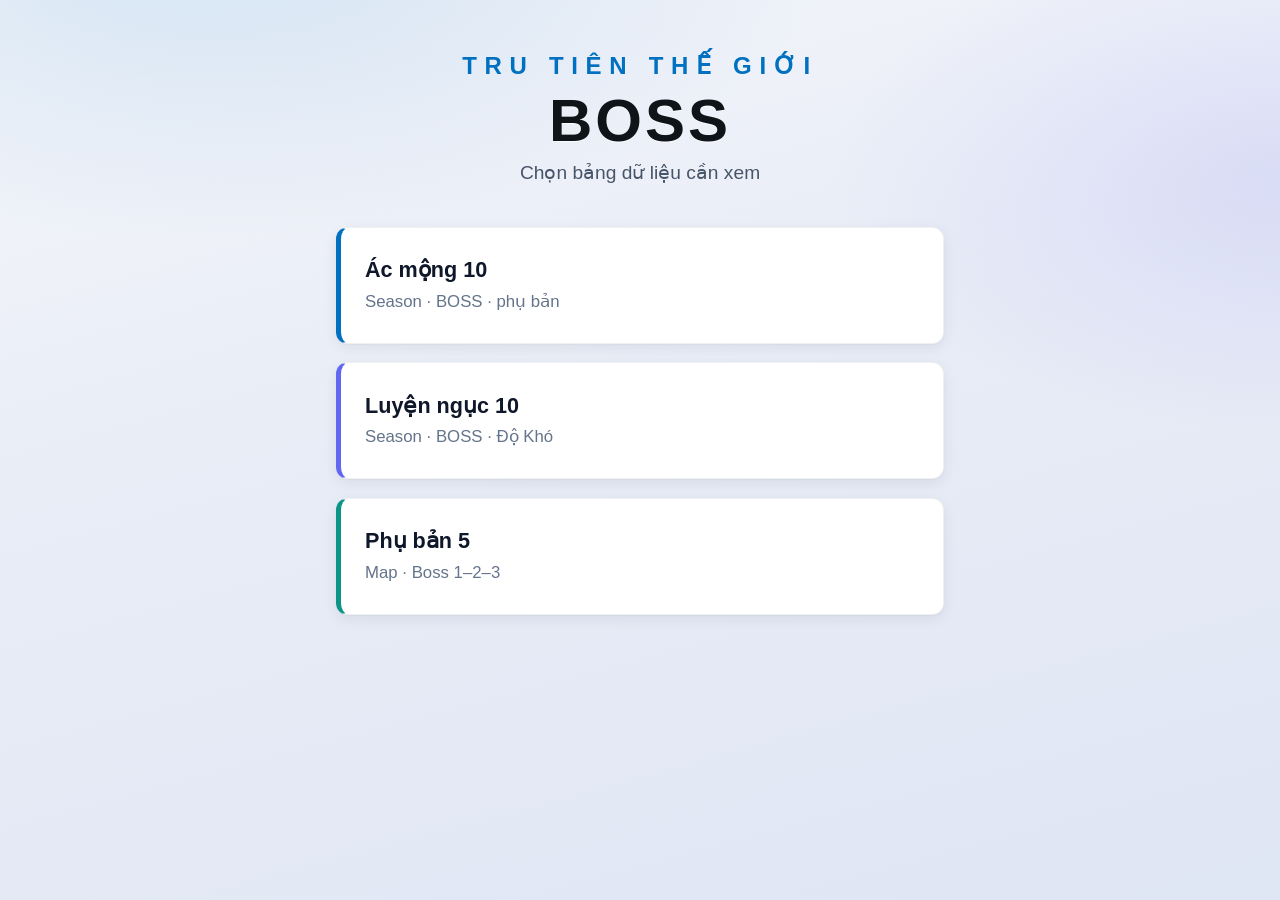
==== index.html @ ca2066a8 "Update text" ====
<!doctype html>
<html lang="vi">
  <head>
    <meta charset="utf-8" />
    <meta name="viewport" content="width=device-width, initial-scale=1" />
    <title>Tru Tiên BOSS — Trang chủ</title>
    <link rel="stylesheet" href="ac-mong-10.css" />
  </head>
  <body class="home-page">
    <div class="home-backdrop" aria-hidden="true"></div>
    <main class="home-shell">
      <header class="home-header">
        <p class="home-kicker">Tru Tiên Thế Giới</p>
        <h1 class="home-title">BOSS</h1>
        <p class="home-intro">Chọn bảng dữ liệu cần xem</p>
      </header>
      <ul class="home-links" role="list">
        <li>
          <a class="home-card home-card--ac" href="ac-mong-10.html">
            <span class="home-card__label">Ác mộng 10</span>
            <span class="home-card__hint">Season · BOSS · phụ bản</span>
          </a>
        </li>
        <li>
          <a class="home-card home-card--ln" href="luyen-nguc-10.html">
            <span class="home-card__label">Luyện ngục 10</span>
            <span class="home-card__hint">Season · BOSS · Độ Khó</span>
          </a>
        </li>
        <li>
          <a class="home-card home-card--pb" href="phu-ban-5.html">
            <span class="home-card__label">Phụ bản 5</span>
            <span class="home-card__hint">Map · Boss 1–2–3</span>
          </a>
        </li>
      </ul>
    </main>
  </body>
</html>
---- ac-mong-10.css ----
/* Trang chủ */
body.home-page {
  position: relative;
  font-family: Calibri, "Segoe UI", "Helvetica Neue", Arial, sans-serif;
  font-size: 1.0625rem;
  line-height: 1.5;
  color: #1a1d26;
  margin: 0;
  min-height: 100vh;
  min-height: 100dvh;
  padding: clamp(1.5rem, 5vw, 3rem);
  box-sizing: border-box;
  overflow-x: hidden;
}

.home-backdrop {
  position: fixed;
  inset: 0;
  z-index: 0;
  background:
    radial-gradient(
      1200px 600px at 15% -10%,
      rgba(0, 112, 192, 0.14),
      transparent 55%
    ),
    radial-gradient(
      900px 500px at 100% 20%,
      rgba(99, 102, 241, 0.12),
      transparent 50%
    ),
    linear-gradient(165deg, #f4f6fb 0%, #e8ecf6 45%, #dfe6f4 100%);
  pointer-events: none;
}

.home-shell {
  position: relative;
  z-index: 1;
  width: 100%;
  max-width: min(38rem, 100%);
  margin: 0 auto;
}

.home-header {
  text-align: center;
  margin-bottom: clamp(1.75rem, 4vw, 2.5rem);
}

.home-kicker {
  margin: 0 0 0.35rem;
  font-size: clamp(1.25rem, 3.5vw, 1.5rem);
  font-weight: 700;
  letter-spacing: 0.32em;
  text-transform: uppercase;
  color: #0070c0;
}

.home-title {
  margin: 0 0 0.5rem;
  font-size: clamp(2.5rem, 9vw, 3.75rem);
  font-weight: 800;
  letter-spacing: 0.05em;
  line-height: 1.02;
  color: #0f1419;
  text-shadow: 0 1px 0 rgba(255, 255, 255, 0.8);
}

.home-intro {
  margin: 0 auto;
  max-width: 26rem;
  font-size: clamp(1.05rem, 2.8vw, 1.2rem);
  font-weight: 500;
  line-height: 1.45;
  color: #475569;
}

.home-links {
  list-style: none;
  margin: 0;
  padding: 0;
  display: flex;
  flex-direction: column;
  gap: clamp(0.85rem, 2.5vw, 1.15rem);
}

.home-card {
  display: flex;
  flex-direction: column;
  align-items: flex-start;
  justify-content: center;
  gap: 0.35rem;
  min-height: 4.5rem;
  padding: clamp(1.1rem, 3vw, 1.35rem) clamp(1.15rem, 3.5vw, 1.5rem);
  text-decoration: none;
  color: inherit;
  background: #ffffff;
  border-radius: 12px;
  border: 1px solid rgba(0, 0, 0, 0.06);
  box-shadow:
    0 4px 14px rgba(15, 23, 42, 0.07),
    0 1px 2px rgba(15, 23, 42, 0.04);
  transition:
    transform 0.18s ease,
    box-shadow 0.18s ease,
    border-color 0.18s ease;
}

.home-card:hover {
  transform: translateY(-2px);
  box-shadow:
    0 10px 28px rgba(15, 23, 42, 0.12),
    0 2px 6px rgba(15, 23, 42, 0.06);
}

.home-card:focus-visible {
  outline: 2px solid #0070c0;
  outline-offset: 3px;
}

.home-card__label {
  font-size: clamp(1.15rem, 3.2vw, 1.35rem);
  font-weight: 700;
  line-height: 1.25;
  color: #0f172a;
}

.home-card__hint {
  font-size: clamp(0.9rem, 2.2vw, 1.05rem);
  line-height: 1.4;
  color: #64748b;
}

.home-card--ac {
  border-left: 5px solid #0070c0;
}

.home-card--ln {
  border-left: 5px solid #6366f1;
}

.home-card--pb {
  border-left: 5px solid #0d9488;
}

.home-card--ac:hover {
  border-left-color: #005a9e;
}

.home-card--ln:hover {
  border-left-color: #4f46e5;
}

.home-card--pb:hover {
  border-left-color: #0f766e;
}

.site-nav {
  margin: 0 0 0.75rem;
  font-size: 11pt;
}

body.excel-boss-page > .site-nav {
  display: inline-block;
  margin-bottom: 0.55rem;
  padding: 0.3rem 0.65rem;
  background: rgba(255, 255, 255, 0.9);
  border: 1px solid rgba(0, 0, 0, 0.07);
  border-radius: 999px;
  box-shadow: 0 2px 8px rgba(15, 23, 42, 0.05);
}

.site-nav a {
  color: #0563c1;
  text-decoration: none;
}

.site-nav a:hover {
  text-decoration: underline;
}

/* Excel-style tables (shared: Ác mộng, Luyện ngục, Phụ bản) */

body.excel-boss-page {
  font-family: Calibri, "Segoe UI", "Helvetica Neue", Arial, sans-serif;
  font-size: 11pt;
  line-height: 1.35;
  color: #141820;
  background:
    radial-gradient(
      900px 480px at 12% -5%,
      rgba(0, 112, 192, 0.06),
      transparent 50%
    ),
    linear-gradient(180deg, #f0f3fa 0%, #e8ecf4 100%);
  min-height: 100vh;
  min-height: 100dvh;
  padding: 0.65rem 1rem 1rem;
  box-sizing: border-box;
}

body.excel-boss-page h1 {
  font-size: 16pt;
  font-weight: 700;
  color: #0f172a;
  margin: 0 0 0.55rem;
  letter-spacing: 0.02em;
}

body.excel-boss-page .excel-page-heading {
  display: flex;
  flex-direction: row;
  flex-wrap: wrap;
  align-items: center;
  column-gap: 2.25rem;
  row-gap: 0.65rem;
  margin: 0 0 1rem;
}

body.excel-boss-page .excel-page-heading h1 {
  margin: 0;
  flex: 0 1 auto;
}

.ac-mong-note {
  margin: 0;
  padding: 0.35rem 0.5rem;
  background: #fff9e6;
  border: 1px solid #c9c9c9;
  border-left: 4px solid #0070c0;
  font-size: 11pt;
  font-weight: 700;
  color: #0070c0;
  flex: 0 1 auto;
  max-width: min(100%, 42rem);
}

body.excel-boss-page #status {
  font-size: 10.5pt;
  color: #333333;
  line-height: 1.45;
  max-width: 100%;
}

/* Tóm tắt tổng + chip theo mùa (toolbar #status) */
body.excel-boss-page #status.table-status {
  display: flex;
  flex-direction: column;
  gap: 0.45rem;
  align-items: stretch;
}

body.excel-boss-page .table-status__row {
  display: flex;
  flex-wrap: wrap;
  align-items: center;
  gap: 0.35rem 0.55rem;
  width: 100%;
}

body.excel-boss-page .table-status__row--filter {
  padding-top: 0.4rem;
  margin-top: 0.05rem;
  border-top: 1px dashed #c5c5c5;
}

body.excel-boss-page .table-status__total {
  color: #222222;
  white-space: nowrap;
}

body.excel-boss-page .table-status__total-num {
  font-variant-numeric: tabular-nums;
  color: #0070c0;
}

body.excel-boss-page .table-status__sep {
  color: #bbbbbb;
  font-weight: 700;
  user-select: none;
  line-height: 1;
}

body.excel-boss-page .table-status__season-intro {
  font-weight: 600;
  color: #444444;
  flex-shrink: 0;
}

body.excel-boss-page .table-status__chips {
  display: inline-flex;
  flex-wrap: wrap;
  gap: 0.4rem;
  align-items: center;
  flex: 1;
  min-width: 0;
}

body.excel-boss-page .table-status__chip {
  display: inline-flex;
  align-items: baseline;
  gap: 0.4rem;
  padding: 0.22rem 0.55rem 0.24rem;
  background: linear-gradient(180deg, #fbfcfe 0%, #e8eef6 100%);
  border: 1px solid color-mix(in srgb, #9eb6d4 52%, #3d5a78 48%);
  border-radius: 6px;
  /* Ánh sáng phía trên (gloss), không bóng đen phía sau */
  box-shadow:
    inset 0 1px 0 rgba(255, 255, 255, 0.92),
    inset 0 2px 5px rgba(255, 255, 255, 0.45),
    inset 0 -1px 0 rgba(15, 23, 42, 0.1);
  font-size: 10pt;
  line-height: 1.35;
  max-width: 100%;
}

body.excel-boss-page .table-status__chip-name {
  color: #1a1a1a;
  overflow: hidden;
  text-overflow: ellipsis;
  white-space: nowrap;
  max-width: min(18rem, 100%);
}

body.excel-boss-page .table-status__chip-num {
  font-weight: 700;
  font-variant-numeric: tabular-nums;
  color: #0b5cad;
  flex-shrink: 0;
}

body.excel-boss-page .table-status__chip-num::before {
  content: "·";
  display: inline-block;
  margin-right: 0.35rem;
  color: #8a9aab;
  font-weight: 700;
}

/* Chip trong bảng (Độ khó: nền tier + chữ đen) & chi tiết — ôm sát nội dung */
body.excel-boss-page .boss-data-chip,
body.boss-detail-page--ac-mong-detail .boss-data-chip {
  display: inline-flex;
  align-items: center;
  justify-content: center;
  width: fit-content;
  max-width: 100%;
  padding: 0.16rem 0.48rem 0.18rem;
  border-radius: 999px;
  border-width: 1px;
  border-style: solid;
  /* border-color do JS (BOSS_TABLE_BOSS_CHIP_BORDER_FOR_BG) theo nền chip */
  box-shadow:
    inset 0 1px 0 rgba(255, 255, 255, 0.75),
    inset 0 2px 4px rgba(255, 255, 255, 0.42),
    inset 0 -1px 0 rgba(15, 23, 42, 0.12);
  font-size: inherit;
  line-height: var(--ac-detail-row-lh, 1.45);
  color: #141820;
  font-weight: 500;
  box-sizing: border-box;
}

/* Chip Độ khó (bảng + chi tiết Ác mộng) — đậm hơn chip season */
body.excel-boss-page .boss-data-chip--difficulty,
body.boss-detail-page--ac-mong-detail .boss-data-chip--difficulty {
  font-weight: 700;
}

body.excel-boss-page table.excel-ac-mong td[data-col="Độ khó"] {
  vertical-align: top;
}

body.excel-boss-page table.excel-ac-mong td[data-col="Độ khó"] .boss-data-chip--difficulty {
  font-size: 11.75pt;
}

body.excel-boss-page .table-status__hint {
  font-size: 10pt;
  color: #666666;
}

body.excel-boss-page .table-status__filter {
  font-style: normal;
  font-weight: 600;
  color: #1f5f0a;
}

body.excel-boss-page .toolbar {
  margin-bottom: 0.75rem;
  padding: 0.45rem 0.65rem;
  background: rgba(255, 255, 255, 0.92);
  border: 1px solid rgba(0, 0, 0, 0.08);
  border-radius: 10px;
  box-shadow: 0 2px 12px rgba(15, 23, 42, 0.06);
  align-items: center;
}

body.excel-boss-page .toolbar label {
  font-size: 11pt;
}

body.excel-boss-page #search {
  font-size: 11pt;
  border-radius: 8px;
  border: 1px solid #c5ccd8;
  box-shadow: inset 0 1px 2px rgba(0, 0, 0, 0.04);
}

body.excel-boss-page .table-scroll {
  /* Cùng độ dày + màu với viền ô (divider) bên trong */
  border: 0.5px solid #9aa8b8;
  border-radius: 6px;
  box-shadow:
    0 4px 24px rgba(15, 23, 42, 0.08),
    0 1px 3px rgba(15, 23, 42, 0.04);
  background: #ffffff;
  width: 100%;
  max-width: 100%;
  min-width: 0;
  overflow-x: auto;
  overflow-y: auto;
  -webkit-overflow-scrolling: touch;
  background-clip: padding-box;
}

/* Bảng list: tối thiểu 1500px; khung .table-scroll cuộn ngang */
body.excel-boss-page .table-scroll > table,
body.excel-boss-page .table-scroll table.excel-ac-mong,
body.excel-boss-page .table-scroll table.data-table {
  min-width: 1500px;
}

/* Excel-like table — separate + viền phải/dưới để góc không đè đôi, bo góc nét */
body.excel-boss-page table.excel-ac-mong {
  font-family: Calibri, "Segoe UI", sans-serif;
  font-size: 11pt;
  width: max(100%, 1500px);
  border-collapse: separate;
  border-spacing: 0;
  border: none;
}

body.excel-boss-page table.excel-ac-mong th,
body.excel-boss-page table.excel-ac-mong td {
  border: none;
  border-right: 0.5px solid #9aa8b8;
  border-bottom: 0.5px solid #9aa8b8;
  padding: 0.3rem 0.48rem;
  vertical-align: top;
}

body.excel-boss-page table.excel-ac-mong thead tr:first-child th {
  border-top: 0.5px solid #9aa8b8;
}

body.excel-boss-page table.excel-ac-mong thead tr th:first-child,
body.excel-boss-page table.excel-ac-mong tbody tr td:first-child {
  border-left: 0.5px solid #9aa8b8;
}

body.excel-boss-page table.excel-ac-mong thead tr:first-child th:first-child {
  border-top-left-radius: 5px;
}

body.excel-boss-page table.excel-ac-mong thead tr:first-child th:last-child {
  border-top-right-radius: 5px;
}

body.excel-boss-page table.excel-ac-mong tbody tr:last-child td:first-child {
  border-bottom-left-radius: 5px;
}

body.excel-boss-page table.excel-ac-mong tbody tr:last-child td:last-child {
  border-bottom-right-radius: 5px;
}

body.excel-boss-page table.excel-ac-mong thead th {
  background: linear-gradient(180deg, #e2e9f6 0%, #d4dff0 100%);
  color: #0f172a;
  font-weight: 700;
  font-size: 11pt;
  white-space: normal;
  overflow-wrap: normal;
  word-break: normal;
  word-wrap: normal;
  hyphens: none;
  cursor: pointer;
}

body.excel-boss-page table.excel-ac-mong thead th:hover {
  background: linear-gradient(180deg, #d6e0f2 0%, #c8d4ea 100%);
}

body.excel-boss-page
  table.excel-ac-mong:not(.excel-ac-mong--fills)
  tbody
  tr:nth-child(even) {
  background: #f4f6fa;
}

body.excel-boss-page
  table.excel-ac-mong:not(.excel-ac-mong--fills)
  tbody
  tr:nth-child(odd) {
  background: #ffffff;
}

body.excel-boss-page
  table.excel-ac-mong:not(.excel-ac-mong--fills)
  tbody
  tr:hover {
  background: #e8f4ff;
}

body.excel-boss-page tbody tr.data-table__row--detail {
  cursor: pointer;
}

body.excel-boss-page tbody tr.data-table__row--detail:focus {
  outline: 2px solid #0070c0;
  outline-offset: -2px;
}

body.excel-boss-page tbody tr.data-table__row--detail:hover {
  background: #ddebf7 !important;
}

body.excel-boss-page table.excel-ac-mong td.cell-tuan-tieu-diet {
  line-height: 1.35;
  vertical-align: top;
}

/* Per-cell fills from Excel — không ghi đè bằng zebra */
body.excel-boss-page table.excel-ac-mong.excel-ac-mong--fills tbody tr {
  background: transparent;
}

body.excel-boss-page
  table.excel-ac-mong.excel-ac-mong--fills
  tbody
  tr:hover
  td {
  filter: brightness(0.97);
}

body.excel-boss-page table.excel-ac-mong thead th.sort-asc::after,
body.excel-boss-page table.excel-ac-mong thead th.sort-desc::after {
  color: #000;
}

/* Cột dài — chữ nhỏ hơn một chút để vừa ô */
body.excel-boss-page table.excel-ac-mong th[data-col="Kỹ năng"],
body.excel-boss-page table.excel-ac-mong td[data-col="Kỹ năng"],
body.excel-boss-page table.excel-ac-mong th[data-col="Ghi chú"],
body.excel-boss-page table.excel-ac-mong td[data-col="Ghi chú"] {
  font-size: 10pt;
}

/* Phụ bản 5 — tiêu đề cột Boss */
body.excel-boss-page table.excel-phu-ban th[data-col^="Boss "] {
  font-size: 10.5pt;
}

/* Phụ bản 5 — tên boss + ảnh bên dưới (giống layout Excel) */
body.excel-boss-page table.excel-phu-ban td.cell-boss-with-img {
  vertical-align: top;
}

body.excel-boss-page table.excel-phu-ban .boss-cell__name {
  font-size: 10pt;
  font-weight: 700;
  line-height: 1.38;
  margin-bottom: 0.28rem;
}

body.excel-boss-page table.excel-phu-ban .boss-cell__fig {
  display: flex;
  flex-wrap: wrap;
  gap: 4px;
  align-items: flex-start;
  align-content: flex-start;
  line-height: 0;
  margin-top: 0.1rem;
}

/* Không flex-grow — viền ôm sát kích thước ảnh (tránh kéo giãn ô rỗng trong border) */
body.excel-boss-page table.excel-phu-ban .boss-cell__fig img {
  display: block;
  flex: 0 1 auto;
  min-width: 0;
  max-width: 100%;
  max-height: 176px;
  width: auto;
  height: auto;
  object-fit: contain;
  box-sizing: border-box;
  margin: 0;
  padding: 0;
  border: 1px solid #aeb6c4;
  border-radius: 4px;
  background: transparent;
  transform: translateZ(0);
  backface-visibility: hidden;
}

body.excel-boss-page table.excel-phu-ban .boss-cell__fig img:only-child {
  max-width: 100%;
}

body.excel-boss-page table.excel-phu-ban .boss-cell__fig img:not(:only-child) {
  max-width: calc(50% - 2px);
}

/* Multiline cells (Kỹ năng, BOSS) — giữ xuống dòng như Excel */
body.excel-boss-page table.excel-ac-mong td[style*="white-space"] {
  line-height: 1.4;
}

/* Cột ảnh BOSS — padding trái/phải 4px; ảnh fill bề ngang vùng nội dung ô */
body.excel-boss-page table.excel-ac-mong td.cell-images {
  vertical-align: middle;
  padding: 3px 4px;
  line-height: 0;
  box-sizing: border-box;
}

body.excel-boss-page .boss-image-strip {
  display: flex;
  flex-wrap: wrap;
  gap: 3px;
  align-items: center;
  justify-content: center;
  width: 100%;
  box-sizing: border-box;
}

/* Listing Ác mộng / Luyện ngục — ảnh full width strip (đã trừ padding ô) */
body.excel-boss-page .boss-image-strip img {
  display: block;
  max-width: 100%;
  width: auto;
  height: auto;
  max-height: none;
  object-fit: contain;
  box-sizing: border-box;
  margin: 0;
  padding: 0;
  border: 1px solid #6d7480;
  border-radius: 4px;
  background: transparent;
  transform: translateZ(0);
  backface-visibility: hidden;
}

/* Cột %: bảng full width; ô chữ xuống dòng trong khung cột (tránh tràn ngang) */
body.excel-boss-page table.excel-ac-mong.data-table--fixed {
  width: 100%;
  min-width: 100%;
}

/* Listing trong .table-scroll: không để --fixed ghi đè min 1500px (rule trên dùng cho ngữ cảnh khác nếu có) */
body.excel-boss-page .table-scroll table.excel-ac-mong.data-table--fixed {
  width: max(100%, 1500px);
  min-width: 1500px;
}

/* Trang listing Phụ bản 5 (phu-ban-5.html) — min-width bảng 420px */
body.excel-boss-page--phu-ban-5-list .table-scroll > table,
body.excel-boss-page--phu-ban-5-list .table-scroll table.excel-ac-mong,
body.excel-boss-page--phu-ban-5-list .table-scroll table.data-table {
  min-width: 420px;
}

body.excel-boss-page--phu-ban-5-list table.excel-ac-mong {
  width: max(100%, 420px);
}

body.excel-boss-page--phu-ban-5-list
  .table-scroll
  table.excel-ac-mong.data-table--fixed {
  width: max(100%, 420px);
  min-width: 420px;
}

/* Tiêu đề cột: chỉ xuống dòng giữa các từ, không ngắt giữa một từ */
body.excel-boss-page table.excel-ac-mong.data-table--fixed th {
  overflow-wrap: normal;
  word-wrap: normal;
  word-break: normal;
}

body.excel-boss-page table.excel-ac-mong.data-table--fixed td {
  overflow-wrap: break-word;
  word-wrap: break-word;
}

body.excel-boss-page table.excel-ac-mong.data-table--fixed td.cell-images {
  overflow: visible;
}

/* Trang chi tiết — viewport: cuộn trong panel, ít scroll cả trang */
html:has(body.boss-detail-page) {
  height: 100%;
}

body.boss-detail-page {
  margin: 0;
  min-height: 100vh;
  min-height: 100dvh;
  height: auto;
  padding: 0.55rem 0.85rem 0.55rem;
  box-sizing: border-box;
  display: flex;
  flex-direction: column;
  gap: 0.85rem;
  overflow-x: hidden;
  overflow-y: auto;
  background:
    radial-gradient(
      900px 420px at 8% 0%,
      rgba(0, 112, 192, 0.09),
      transparent 55%
    ),
    radial-gradient(
      700px 380px at 100% 30%,
      rgba(99, 102, 241, 0.07),
      transparent 50%
    ),
    linear-gradient(180deg, #e9edf6 0%, #e4e9f3 100%);
  color: #141820;
}

body.boss-detail-page .site-nav {
  flex: 0 0 auto;
  margin: 0;
  padding: 0.35rem 0.75rem;
  font-size: 10.5pt;
  background: rgba(255, 255, 255, 0.88);
  border: 1px solid rgba(0, 0, 0, 0.07);
  border-radius: 999px;
  box-shadow: 0 2px 10px rgba(15, 23, 42, 0.06);
  width: fit-content;
  max-width: 100%;
}

body.boss-detail-page article.boss-detail {
  flex: 1 1 0;
  min-height: 0;
  display: flex;
  flex-direction: column;
  max-width: none;
  width: 100%;
}

body.boss-detail-page .boss-detail__back {
  flex: 0 0 auto;
  margin: 0 0 0.35rem;
  font-size: 10.5pt;
}

body.boss-detail-page .boss-detail__back a {
  color: #0b4f8a;
  font-weight: 600;
  text-decoration: none;
}

body.boss-detail-page .boss-detail__back a:hover {
  text-decoration: underline;
}

body.boss-detail-page .boss-detail__title {
  flex: 0 0 auto;
  font-size: clamp(1.05rem, 2.2vw, 1.45rem);
  font-weight: 800;
  margin: 0 0 0.5rem;
  line-height: 1.25;
  padding: 0.45rem 0.65rem 0.5rem 0.75rem;
  background: linear-gradient(135deg, #ffffff 0%, #f3f7ff 100%);
  border-left: 4px solid #0070c0;
  border-radius: 0 10px 10px 0;
  box-shadow: 0 3px 18px rgba(0, 70, 140, 0.1);
}

body.boss-detail-page .boss-detail__error {
  flex: 0 0 auto;
  padding: 0.65rem 0.85rem;
  background: #fff8e6;
  border: 1px solid #e5c76a;
  border-radius: 8px;
  margin-bottom: 0.65rem;
}

body.boss-detail-page .boss-detail__layout {
  flex: 1 1 0;
  min-height: 0;
  display: grid;
  /* Mỗi section tối thiểu ~460px; hẹp hơn thì cột sau xuống hàng (tránh chữ bẻ quá nhiều) */
  --boss-detail-section-min: 460px;
  grid-template-columns: repeat(
    auto-fit,
    minmax(min(100%, var(--boss-detail-section-min)), 1fr)
  );
  gap: 0.75rem 1rem;
  align-items: stretch;
  width: 100%;
  container-type: inline-size;
  container-name: boss-detail;
}

body.boss-detail-page .boss-detail__main {
  min-width: 0;
  min-height: 0;
  overflow: auto;
  padding: 0.55rem 0.65rem 0.65rem;
  background: #ffffff;
  border-radius: 10px;
  border: 1px solid rgba(0, 0, 0, 0.07);
  box-shadow: 0 4px 22px rgba(15, 23, 42, 0.07);
  -webkit-overflow-scrolling: touch;
}

/* Cuộn nội dung trong aside ảnh / cột phụ — không áp cho cột video (xem .boss-detail__aside--videos) */
body.boss-detail-page .boss-detail__aside:not(.boss-detail__aside--videos) {
  min-width: 0;
  min-height: 0;
  overflow: auto;
  align-self: stretch;
  padding: 0.55rem 0.6rem 0.65rem;
  background: #ffffff;
  border-radius: 10px;
  border: 1px solid rgba(0, 0, 0, 0.07);
  box-shadow: 0 4px 22px rgba(15, 23, 42, 0.07);
  -webkit-overflow-scrolling: touch;
}

body.boss-detail-page .boss-detail__fields-inner {
  display: grid;
  grid-template-columns: repeat(2, minmax(0, 1fr));
  gap: 0.35rem 0.85rem;
  margin: 0;
  font-size: 10.5pt;
  align-content: start;
}

@media (min-width: 1180px) {
  body.boss-detail-page:not(.boss-detail-page--phu-ban)
    .boss-detail__fields-inner {
    grid-template-columns: repeat(3, minmax(0, 1fr));
  }
}

body.boss-detail-page .boss-detail__field {
  display: grid;
  grid-template-columns: minmax(6.5rem, 9.5rem) minmax(0, 1fr);
  gap: 0.2rem 0.65rem;
  align-items: start;
  min-width: 0;
  padding-bottom: 0.35rem;
  border-bottom: 1px solid #e8e8e8;
}

body.boss-detail-page .boss-detail__field--wide {
  grid-column: 1 / -1;
  grid-template-columns: minmax(6.5rem, 11rem) minmax(0, 1fr);
}

body.boss-detail-page .boss-detail__field dt {
  margin: 0;
  font-weight: 700;
  font-size: 0.92em;
  color: #334155;
  letter-spacing: 0.01em;
}

body.boss-detail-page .boss-detail__field dd {
  margin: 0;
  min-width: 0;
}

body.boss-detail-page .boss-detail__field dd.boss-detail__pre {
  white-space: pre-wrap;
  line-height: 1.42;
  overflow-wrap: break-word;
}

body.boss-detail-page .boss-detail__boss {
  font-weight: 700;
}

body.boss-detail-page .boss-detail__gallery {
  display: flex;
  flex-direction: column;
  flex-wrap: nowrap;
  gap: 0.65rem;
  align-items: center;
  margin: 0;
  width: 100%;
}

body.boss-detail-page .boss-detail__gallery-empty {
  margin: 0;
  color: #666;
  font-size: 10.5pt;
}

body.boss-detail-page .boss-detail__gallery img {
  display: block;
  width: auto;
  max-width: 100%;
  height: auto;
  max-height: min(50vh, 480px);
  object-fit: contain;
  box-sizing: border-box;
  margin: 0;
  padding: 0;
  border: 1px solid #6d7480;
  background: transparent;
  border-radius: 4px;
  transform: translateZ(0);
  backface-visibility: hidden;
}

body.boss-detail-page .boss-detail__gallery--inline {
  flex-direction: row;
  flex-wrap: wrap;
  margin-top: 0.5rem;
}

body.boss-detail-page .boss-detail__gallery--inline img {
  display: block;
  width: auto;
  max-width: min(48%, 280px);
  max-height: 220px;
  margin: 0;
  padding: 0;
}

/* Chi tiết Ác mộng — 3 cột: info (hơi rộng) | ảnh (sát hình) | video (nhận phần fr lớn). Màn hẹp vẫn dùng auto-fit bên dưới. */
body.boss-detail-page--ac-mong-detail .boss-detail__layout {
  --boss-detail-section-min: 400px;
  grid-template-rows: minmax(0, 1fr);
  min-height: 0;
}

@media (min-width: 1150px) {
  body.boss-detail-page--ac-mong-detail
    .boss-detail__layout:not(.boss-detail__layout--no-video) {
    grid-template-columns:
      minmax(550px, 1.35fr)
      minmax(0, max-content)
      minmax(400px, 2.4fr);
  }
}

body.boss-detail-page--ac-mong-detail .boss-detail__layout--no-video {
  grid-template-columns: repeat(
    auto-fit,
    minmax(min(100%, var(--boss-detail-section-min)), 1fr)
  );
}

body.boss-detail-page--ac-mong-detail .boss-detail__info-col,
body.boss-detail-page--ac-mong-detail .boss-detail__images-col {
  min-height: 0;
  overflow-x: hidden;
  overflow-y: auto;
  -webkit-overflow-scrolling: touch;
}

body.boss-detail-page--ac-mong-detail .boss-detail__info-col {
  min-width: 0;
  --ac-detail-row-lh: 1.45;
  font-size: 11.25pt;
}

body.boss-detail-page--ac-mong-detail .boss-detail__images-col {
  box-sizing: border-box;
  padding: 0.55rem 6px 0.65rem;
}

body.boss-detail-page--ac-mong-detail
  .boss-detail__images-col
  .boss-detail__gallery {
  width: fit-content;
  max-width: 100%;
  margin-left: auto;
  margin-right: auto;
}

/* Tab Word: cột nhãn cố định (căn phải), cột giá trị thẳng hàng; cùng font-size + line-height */
body.boss-detail-page--ac-mong-detail .boss-detail__fields-inner {
  display: flex;
  flex-direction: column;
  gap: 0;
  width: 100%;
  font-size: inherit;
}

body.boss-detail-page--ac-mong-detail
  .boss-detail__info-col
  .boss-detail__field {
  display: grid;
  grid-template-columns: 12.5rem minmax(0, 1fr);
  column-gap: 1.5rem;
  row-gap: 0;
  align-items: baseline;
  width: 100%;
  box-sizing: border-box;
  padding: 0.38rem 0;
  margin: 0;
  border-bottom: 1px solid #e8e8e8;
}

body.boss-detail-page--ac-mong-detail
  .boss-detail__info-col
  .boss-detail__field--wide {
  grid-template-columns: 12.5rem minmax(0, 1fr);
}

body.boss-detail-page--ac-mong-detail
  .boss-detail__info-col
  .boss-detail__field
  dt {
  margin: 0;
  padding: 0;
  font-weight: 400;
  font-size: 1em;
  color: #334155;
  text-align: right;
  word-break: normal;
  overflow-wrap: normal;
  hyphens: none;
  line-height: var(--ac-detail-row-lh);
}

body.boss-detail-page--ac-mong-detail
  .boss-detail__info-col
  .boss-detail__field
  dt::after {
  content: ":";
  font-weight: inherit;
}

body.boss-detail-page--ac-mong-detail
  .boss-detail__info-col
  .boss-detail__field
  dd {
  margin: 0;
  padding: 0;
  text-align: left;
  font-size: 1em;
  font-weight: 500;
  color: #1e293b;
  word-break: normal;
  overflow-wrap: normal;
  line-height: var(--ac-detail-row-lh);
  min-width: 0;
}

body.boss-detail-page--ac-mong-detail
  .boss-detail__info-col
  dd.boss-detail__boss {
  font-weight: 700;
  line-height: var(--ac-detail-row-lh);
}

body.boss-detail-page--ac-mong-detail
  .boss-detail__info-col
  dd.boss-detail__pre {
  white-space: pre-wrap;
  word-break: normal;
  overflow-wrap: normal;
  line-height: var(--ac-detail-row-lh);
}

body.boss-detail-page--ac-mong-detail .boss-detail__images-block {
  margin: 0;
  padding: 0;
  border: none;
  min-width: 0;
}

body.boss-detail-page--ac-mong-detail
  .boss-detail__images-col
  .boss-detail__gallery
  img {
  max-height: min(52vh, 520px);
  margin: 0;
  padding: 0;
}

/* Cột Video — không cuộn trong khung; khung player có min-height 16:9 theo bề ngang cột */
body.boss-detail-page .boss-detail__aside--videos {
  display: flex;
  flex-direction: column;
  gap: 0.35rem;
  align-self: start;
  box-sizing: border-box;
  min-width: 0;
  width: 100%;
  max-width: 100%;
  overflow-x: hidden;
  overflow-y: visible;
  padding: 0.55rem 0.6rem 0.65rem;
  background: #ffffff;
  border-radius: 10px;
  border: 1px solid rgba(0, 0, 0, 0.07);
  box-shadow: 0 4px 22px rgba(15, 23, 42, 0.07);
  container-type: inline-size;
  container-name: boss-video;
}

body.boss-detail-page .boss-detail__video-heading {
  flex: 0 0 auto;
  margin: 0 0 0.15rem;
  font-size: 0.82rem;
  font-weight: 800;
  color: #334155;
  letter-spacing: 0.04em;
  text-transform: uppercase;
}

body.boss-detail-page .boss-detail__video-stack {
  display: flex;
  flex-direction: column;
  gap: 0.65rem;
  flex: 0 0 auto;
  width: 100%;
  min-height: 0;
}

body.boss-detail-page .boss-detail__video-frame {
  flex: 0 0 auto;
  position: relative;
  width: 100%;
  aspect-ratio: 16 / 9;
  /* Sàn chiều cao: ~200px hoặc 9/16 bề ngang cột (boss-video); tránh iframe bị ép trong ô scroll nhỏ */
  min-height: max(12.5rem, calc(100cqi * 9 / 16));
  min-width: 0;
  border-radius: 10px;
  overflow: hidden;
  background: #0f172a;
  border: 1px solid rgba(15, 23, 42, 0.28);
  box-shadow: 0 4px 16px rgba(15, 23, 42, 0.12);
}

body.boss-detail-page .boss-detail__video-frame iframe {
  position: absolute;
  inset: 0;
  width: 100%;
  height: 100%;
  border: none;
}

/*
 * Phụ bản 5 chi tiết + video: flex wrap — không đủ chỗ cho main + video (min) thì xuống hàng;
 * video ~400px; cùng logic min-height iframe như trên.
 */
body.boss-detail-page--phu-ban
  .boss-detail__layout:not(.boss-detail__layout--no-video) {
  display: flex;
  flex-wrap: wrap;
  align-content: stretch;
  align-items: stretch;
  gap: 0.75rem 1rem;
  min-height: 0;
}

/*
 * Main + video cạnh nhau: không cho main co nhỏ hơn 350px — flex-wrap tách hàng
 * (min(100%, 350px) để màn rất hẹp vẫn không tràn ngang).
 */
body.boss-detail-page--phu-ban
  .boss-detail__layout:not(.boss-detail__layout--no-video)
  > .boss-detail__main {
  flex: 1 1 520px;
  min-width: min(100%, 350px);
  max-width: 100%;
}

body.boss-detail-page--phu-ban
  .boss-detail__layout:not(.boss-detail__layout--no-video)
  > .boss-detail__aside--videos {
  flex: 0 1 400px;
  width: min(100%, 400px);
  min-width: min(100%, 400px);
  max-width: 100%;
  box-sizing: border-box;
}

/*
 * Luyện ngục & Ác mộng (3 cột): khi layout ~2 cột, video (con thứ 3) full hàng dưới.
 * Khoảng container gần với 2×min-width … 3×min-width (400px + gap).
 */
@container boss-detail (min-width: 50rem) and (max-width: 79rem) {
  .boss-detail__aside--videos:nth-child(3) {
    grid-column: 1 / -1;
  }
}

/* Ác mộng 3 cột: khi cột xếp chồng, tách ảnh / video bằng viền ngang */
@container boss-detail (max-width: 52rem) {
  .boss-detail__layout--ac-mong-3col .boss-detail__images-col {
    border-top: 1px solid #e2e8f0;
    padding-top: 0.65rem;
    max-height: min(52vh, 480px);
  }

  .boss-detail__layout--ac-mong-3col .boss-detail__aside--videos {
    border-top: 1px solid #e2e8f0;
    padding-top: 0.65rem;
  }
}

@media (max-width: 1000px) {
  body.boss-detail-page--ac-mong-detail .boss-detail__images-col {
    max-height: min(48vh, 420px);
  }
}

/* Rất hẹp: mỗi field = nhãn một dòng, giá trị dòng dưới full width */
@media (max-width: 720px) {
  body.boss-detail-page--ac-mong-detail .boss-detail__info-col {
    font-size: 10.75pt;
  }

  body.boss-detail-page--ac-mong-detail
    .boss-detail__info-col
    .boss-detail__field,
  body.boss-detail-page--ac-mong-detail
    .boss-detail__info-col
    .boss-detail__field--wide {
    grid-template-columns: 1fr;
    column-gap: 0;
    row-gap: 0.2rem;
    align-items: start;
    padding: 0.42rem 0;
  }

  body.boss-detail-page--ac-mong-detail
    .boss-detail__info-col
    .boss-detail__field
    dt {
    text-align: left;
  }

  body.boss-detail-page--ac-mong-detail
    .boss-detail__info-col
    .boss-detail__field
    dd {
    overflow-wrap: break-word;
    word-break: normal;
  }

  body.boss-detail-page--ac-mong-detail
    .boss-detail__info-col
    dd.boss-detail__pre {
    overflow-wrap: break-word;
  }
}

/* Chi tiết Phụ bản 5 — một cột, meta + 3 boss ngang */
body.boss-detail-page--phu-ban .boss-detail__layout {
  grid-template-columns: 1fr;
  grid-template-rows: auto;
  min-height: 0;
}

body.boss-detail-page--phu-ban .boss-detail__main {
  display: flex;
  flex-direction: column;
  /* Không dùng min-height:0 + height:100% — trên màn nhỏ flex cha không có chiều cao xác định → fields-inner co về 0 */
  flex: 1 1 auto;
  min-height: min-content;
  height: auto;
  align-self: stretch;
  overflow: hidden;
}

body.boss-detail-page--phu-ban .boss-detail__title {
  margin-bottom: 0.65rem;
}

body.boss-detail-page--phu-ban .boss-detail__fields-inner--phu-ban {
  display: flex;
  flex-direction: column;
  flex: 1 1 auto;
  min-height: min-content;
  min-width: 0;
  gap: 0.65rem;
  overflow: hidden;
}

body.boss-detail-page--phu-ban .boss-detail__phu-meta {
  display: flex;
  flex-direction: row;
  flex-wrap: wrap;
  align-items: stretch;
  gap: 0.45rem 0.85rem;
  padding: 0.55rem 0.7rem 0.6rem;
  background: linear-gradient(180deg, #fbfcfe 0%, #f1f5f9 100%);
  border: 1px solid #c5cfde;
  border-radius: 10px;
  box-shadow: 0 1px 4px rgba(15, 23, 42, 0.06);
  flex: 0 0 auto;
}

body.boss-detail-page--phu-ban .boss-detail__field--phu-meta {
  display: grid;
  grid-template-columns: auto minmax(0, 1fr);
  gap: 0.25rem 0.45rem;
  align-items: baseline;
  flex: 1 1 140px;
  min-width: 0;
  margin: 0;
  padding: 0;
  border-bottom: none;
}

body.boss-detail-page--phu-ban .boss-detail__field--phu-meta:last-child {
  flex: 2 1 220px;
}

body.boss-detail-page--phu-ban .boss-detail__field--phu-meta dt {
  font-weight: 800;
  font-size: 0.92em;
  color: #0f172a;
  letter-spacing: normal;
  white-space: nowrap;
}

body.boss-detail-page--phu-ban .boss-detail__field--phu-meta dd {
  font-size: 1.02em;
  font-weight: 600;
  color: #1e293b;
  line-height: 1.35;
}

body.boss-detail-page--phu-ban
  .boss-detail__field--phu-meta
  dd.boss-detail__pre {
  line-height: 1.4;
}

body.boss-detail-page--phu-ban .boss-detail__phu-bosses {
  display: grid;
  /* min(100%, 350px): màn hẹp hơn 350px vẫn một cột full width, không clip ngang */
  grid-template-columns: repeat(auto-fit, minmax(min(100%, 350px), 1fr));
  grid-auto-rows: minmax(min(11rem, 26vh), auto);
  gap: 0.55rem 0.95rem;
  align-items: stretch;
  flex: 1 1 0;
  min-height: 0;
  min-width: 0;
  overflow-x: hidden;
  overflow-y: auto;
  -webkit-overflow-scrolling: touch;
}

/* Nhãn Boss 1–3 một hàng; nội dung + ảnh full width cột (ảnh không thụt theo lưới 2 cột với tên) */
body.boss-detail-page--phu-ban .boss-detail__field--phu-boss {
  display: flex;
  flex-direction: column;
  align-items: stretch;
  gap: 0.4rem;
  margin: 0;
  border-bottom: none;
  border: 1px solid #b0bccf;
  border-radius: 10px;
  padding: 0.5rem 0.45rem 0.65rem;
  background: linear-gradient(180deg, #ffffff 0%, #f7f9fc 100%);
  box-sizing: border-box;
  box-shadow: 0 2px 10px rgba(15, 23, 42, 0.05);
  min-height: min(13rem, 32vh);
  height: auto;
  align-self: stretch;
}

body.boss-detail-page--phu-ban .boss-detail__field--phu-boss dt {
  flex: 0 0 auto;
  font-weight: 800;
  font-size: 0.95em;
  color: #0f172a;
}

body.boss-detail-page--phu-ban .boss-detail__field--phu-boss .boss-detail__pre {
  font-size: 1.02em;
  font-weight: 600;
  color: #1e293b;
  line-height: 1.42;
  white-space: pre-line;
}

body.boss-detail-page--phu-ban .boss-detail__boss-cell {
  display: flex;
  flex-direction: column;
  align-items: stretch;
  gap: 0.35rem;
  flex: 1 1 auto;
  min-width: 0;
  min-height: min(11rem, 28vh);
  overflow-x: hidden;
  overflow-y: visible;
  align-self: stretch;
  width: 100%;
}

/* Cuộn chỉ trong khung ảnh; chiều cao do ảnh (aspect-ratio theo file — JS set sau load) */
body.boss-detail-page--phu-ban .boss-detail__phu-img-scroll {
  flex: 1 1 auto;
  min-height: 0;
  width: 100%;
  overflow-x: hidden;
  overflow-y: auto;
  -webkit-overflow-scrolling: touch;
  margin-top: 0.15rem;
  padding-right: 2px;
  box-sizing: border-box;
}

/* Ảnh full width ô boss (không căn giữa / không thụt theo cột tên) */
body.boss-detail-page--phu-ban
  .boss-detail__phu-bosses
  .boss-detail__gallery--phu-single {
  flex: 0 0 auto;
  flex-direction: column;
  width: 100%;
  margin-top: 0;
  gap: 0;
  align-items: stretch;
  justify-content: flex-start;
  min-height: 0;
}

body.boss-detail-page--phu-ban
  .boss-detail__phu-bosses
  .boss-detail__gallery--phu-single
  img {
  width: 100%;
  max-width: 100%;
  height: auto;
  display: block;
  max-height: none;
  /* Placeholder trước khi load; phu-ban-5-detail ghi đè theo naturalWidth/Height */
  aspect-ratio: 4 / 3;
  object-fit: contain;
  object-position: top center;
  box-sizing: border-box;
  margin: 0;
  padding: 0;
  border: 1px solid #6d7480;
  border-radius: 4px;
  background: rgba(15, 23, 42, 0.04);
  transform: translateZ(0);
  backface-visibility: hidden;
}

/* Từ 2 ảnh: xếp dọc, mỗi ảnh dùng gần hết chiều ngang ô → hiển thị to hơn */
body.boss-detail-page--phu-ban
  .boss-detail__phu-bosses
  .boss-detail__gallery--phu-stack {
  flex: 0 0 auto;
  flex-direction: column;
  width: 100%;
  margin-top: 0;
  gap: 0.5rem;
  align-items: stretch;
  justify-content: flex-start;
  min-height: 0;
}

body.boss-detail-page--phu-ban
  .boss-detail__phu-bosses
  .boss-detail__gallery--phu-stack
  img {
  width: 100%;
  max-width: 100%;
  height: auto;
  display: block;
  max-height: none;
  aspect-ratio: 4 / 3;
  object-fit: contain;
  object-position: top center;
  box-sizing: border-box;
  margin: 0;
  padding: 0;
  border: 1px solid #6d7480;
  border-radius: 4px;
  background: rgba(15, 23, 42, 0.04);
  transform: translateZ(0);
  backface-visibility: hidden;
}

@media (max-width: 960px) {
  html:has(body.boss-detail-page) {
    height: auto;
  }

  body.boss-detail-page {
    height: auto;
    min-height: 100vh;
    min-height: 100dvh;
    overflow: auto;
  }

  body.boss-detail-page article.boss-detail {
    flex: none;
    min-height: auto;
  }

  body.boss-detail-page .boss-detail__layout {
    flex: none;
    min-height: auto;
  }

  body.boss-detail-page .boss-detail__main {
    max-height: none;
    overflow: visible;
  }

  body.boss-detail-page .boss-detail__aside {
    position: static;
    max-height: none;
    order: -1;
  }

  /* Luyện ngục: mobile — nội dung trước, ảnh, rồi video */
  body.boss-detail-page--luyen-detail .boss-detail__main {
    order: 1;
  }

  body.boss-detail-page--luyen-detail
    .boss-detail__aside:not(.boss-detail__aside--videos) {
    order: 2;
  }

  body.boss-detail-page--luyen-detail .boss-detail__aside--videos {
    order: 3;
  }

  /* Phụ bản 5: mobile — nội dung trước, video sau */
  body.boss-detail-page--phu-ban .boss-detail__main {
    order: 1;
  }

  body.boss-detail-page--phu-ban .boss-detail__aside--videos {
    order: 2;
  }

  body.boss-detail-page .boss-detail__fields-inner {
    grid-template-columns: 1fr;
  }

  body.boss-detail-page .boss-detail__field {
    grid-template-columns: minmax(6rem, 10rem) 1fr;
  }

  body.boss-detail-page--phu-ban .boss-detail__fields-inner--phu-ban {
    display: flex;
    flex-direction: column;
  }

  body.boss-detail-page--phu-ban .boss-detail__layout {
    flex: 1 1 auto;
    min-height: min(72vh, 640px);
  }

  body.boss-detail-page--phu-ban .boss-detail__main {
    display: flex;
    flex-direction: column;
    flex: 0 1 auto;
    min-height: min-content;
    height: auto;
    overflow: visible;
  }

  body.boss-detail-page--phu-ban .boss-detail__fields-inner--phu-ban {
    flex: 0 1 auto;
    min-height: min-content;
    overflow: visible;
  }

  body.boss-detail-page--phu-ban .boss-detail__phu-bosses {
    flex: 0 1 auto;
    min-height: min-content;
  }

  /* Không giới hạn max-height — ảnh dọc cần chiều cao theo tỉ lệ × width */
  body.boss-detail-page--phu-ban .boss-detail__phu-img-scroll {
    min-height: 0;
    max-height: none;
  }
}

/*
 * Phụ bản 5 detail: khi main + video đã wrap (không đủ ~520+400+gap) —
 * mỗi cột full width (video không còn max 400px).
 */
@media (max-width: 940px) {
  body.boss-detail-page--phu-ban
    .boss-detail__layout:not(.boss-detail__layout--no-video)
    > .boss-detail__main {
    flex: 1 1 100%;
    width: 100%;
    max-width: 100%;
    min-width: 0;
  }

  body.boss-detail-page--phu-ban
    .boss-detail__layout:not(.boss-detail__layout--no-video)
    > .boss-detail__aside--videos {
    flex: 1 1 100%;
    width: 100%;
    max-width: 100%;
    min-width: 0;
    align-self: stretch;
  }
}

@media (max-width: 900px) {
  body.boss-detail-page--phu-ban .boss-detail__phu-bosses {
    grid-template-columns: 1fr;
    grid-template-rows: none;
  }

  body.boss-detail-page--phu-ban .boss-detail__field--phu-meta:last-child {
    flex: 1 1 100%;
  }
}

/* Phụ bản 5 detail: màn <1550px — chỉ cuộn trang, không cuộn trong main / boss / ảnh */
@media (max-width: 1549px) {
  body.boss-detail-page--phu-ban .boss-detail__main {
    overflow: visible;
    max-height: none;
  }

  body.boss-detail-page--phu-ban .boss-detail__fields-inner--phu-ban {
    overflow: visible;
  }

  body.boss-detail-page--phu-ban .boss-detail__phu-bosses {
    flex: 0 1 auto;
    min-height: min-content;
    max-height: none;
    overflow-x: hidden;
    overflow-y: visible;
  }

  body.boss-detail-page--phu-ban .boss-detail__phu-img-scroll {
    overflow: visible;
  }
}
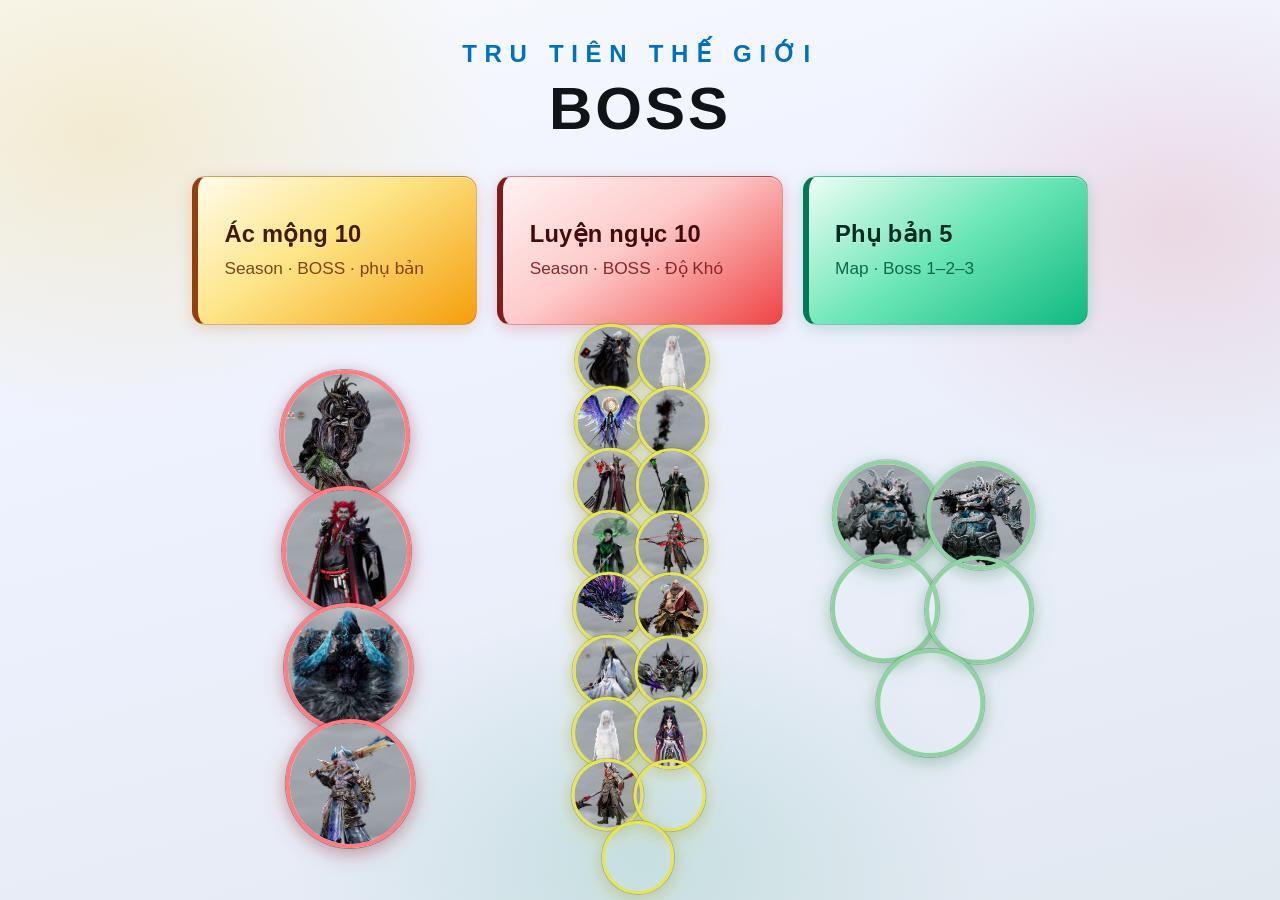
==== commit 2b93c1f1: "Styling homepage" ====
--- a/index.html
+++ b/index.html
@@ -1,5 +1,5 @@
 <!doctype html>
-<html lang="vi">
+<html lang="vi" class="home-index">
   <head>
     <meta charset="utf-8" />
     <meta name="viewport" content="width=device-width, initial-scale=1" />
@@ -8,11 +8,11 @@
   </head>
   <body class="home-page">
     <div class="home-backdrop" aria-hidden="true"></div>
+    <div class="home-boss-deco" id="home-boss-deco" aria-hidden="true"></div>
     <main class="home-shell">
       <header class="home-header">
         <p class="home-kicker">Tru Tiên Thế Giới</p>
         <h1 class="home-title">BOSS</h1>
-        <p class="home-intro">Chọn bảng dữ liệu cần xem</p>
       </header>
       <ul class="home-links" role="list">
         <li>
@@ -34,6 +34,9 @@
           </a>
         </li>
       </ul>
+      <div class="home-boss-strip" id="home-boss-strip" aria-hidden="true"></div>
     </main>
+    <script src="ac-mong-10.js"></script>
+    <script src="home-boss-avatars.js"></script>
   </body>
 </html>
--- a/ac-mong-10.css
+++ b/ac-mong-10.css
@@ -1,3 +1,9 @@
+/* Trang chủ — index: không cuộn, nội dung gói trong viewport */
+html.home-index {
+  height: 100%;
+  overflow: hidden;
+}
+
 /* Trang chủ */
 body.home-page {
   position: relative;
@@ -6,11 +12,19 @@
   line-height: 1.5;
   color: #1a1d26;
   margin: 0;
-  min-height: 100vh;
-  min-height: 100dvh;
-  padding: clamp(1.5rem, 5vw, 3rem);
+  height: 100%;
+  max-height: 100dvh;
+  padding: clamp(1rem, 3.5vw, 2.25rem);
   box-sizing: border-box;
-  overflow-x: hidden;
+  overflow: hidden;
+  overscroll-behavior: none;
+  display: flex;
+  flex-direction: column;
+  min-height: 0;
+}
+
+html.home-index body.home-page {
+  max-height: 100dvh;
 }
 
 .home-backdrop {
@@ -19,16 +33,21 @@
   z-index: 0;
   background:
     radial-gradient(
-      1200px 600px at 15% -10%,
-      rgba(0, 112, 192, 0.14),
+      720px 520px at 8% 15%,
+      rgba(234, 179, 8, 0.18),
       transparent 55%
     ),
     radial-gradient(
-      900px 500px at 100% 20%,
-      rgba(99, 102, 241, 0.12),
+      640px 480px at 92% 25%,
+      rgba(220, 38, 38, 0.12),
+      transparent 52%
+    ),
+    radial-gradient(
+      700px 500px at 50% 95%,
+      rgba(5, 150, 105, 0.14),
       transparent 50%
     ),
-    linear-gradient(165deg, #f4f6fb 0%, #e8ecf6 45%, #dfe6f4 100%);
+    linear-gradient(165deg, #f8fafc 0%, #eef2ff 38%, #e2e8f0 100%);
   pointer-events: none;
 }
 
@@ -36,13 +55,20 @@
   position: relative;
   z-index: 1;
   width: 100%;
-  max-width: min(38rem, 100%);
+  max-width: min(56rem, 100%);
   margin: 0 auto;
+  flex: 1;
+  min-height: 0;
+  display: flex;
+  flex-direction: column;
+  /* Không clip avatar tròn / shadow; trang vẫn khóa scroll ở body.home-page */
+  overflow: visible;
 }
 
 .home-header {
   text-align: center;
-  margin-bottom: clamp(1.75rem, 4vw, 2.5rem);
+  margin-bottom: clamp(1rem, 3vw, 1.85rem);
+  flex-shrink: 0;
 }
 
 .home-kicker {
@@ -73,13 +99,888 @@
   color: #475569;
 }
 
+/* Trang chủ — avatar BOSS: mỗi vùng một kiểu motion (nhanh, khác nhau) */
+@keyframes home-avl-tl {
+  0%,
+  100% {
+    transform: translateY(0) scale(1);
+  }
+  28% {
+    transform: translateY(-5px) scale(1.06);
+  }
+  55% {
+    transform: translateY(-10px) scale(1.11);
+  }
+}
+
+@keyframes home-avl-tl-b {
+  0%,
+  100% {
+    transform: translate(0, 0) scale(1) rotate(0deg);
+  }
+  40% {
+    transform: translate(4px, -7px) scale(1.09) rotate(3deg);
+  }
+  72% {
+    transform: translate(-3px, -4px) scale(1.05) rotate(-2deg);
+  }
+}
+
+@keyframes home-avl-tr {
+  0% {
+    transform: translate(0, 0) scale(1);
+  }
+  22% {
+    transform: translate(5px, -5px) scale(1.06);
+  }
+  48% {
+    transform: translate(-4px, -9px) scale(1.1);
+  }
+  74% {
+    transform: translate(-6px, -3px) scale(1.04);
+  }
+  100% {
+    transform: translate(0, 0) scale(1);
+  }
+}
+
+@keyframes home-avl-tr-b {
+  0%,
+  100% {
+    transform: rotate(0deg) translateY(0) scale(1);
+  }
+  35% {
+    transform: rotate(5deg) translateY(-7px) scale(1.08);
+  }
+  65% {
+    transform: rotate(-4deg) translateY(-4px) scale(1.06);
+  }
+}
+
+@keyframes home-avl-mid {
+  0%,
+  100% {
+    transform: scale(1) translateY(0);
+  }
+  50% {
+    transform: scale(1.12) translateY(-8px);
+  }
+}
+
+@keyframes home-avl-mid-b {
+  0%,
+  100% {
+    transform: translateY(0) rotate(0deg) scale(1);
+  }
+  30% {
+    transform: translateY(-5px) rotate(-3deg) scale(1.06);
+  }
+  62% {
+    transform: translateY(-10px) rotate(3deg) scale(1.1);
+  }
+}
+
+@keyframes home-avl-strip-a {
+  0%,
+  100% {
+    transform: translate(0, 0) scale(1) rotate(0deg);
+  }
+  32% {
+    transform: translate(-6px, -7px) scale(1.09) rotate(-2.5deg);
+  }
+  64% {
+    transform: translate(6px, -11px) scale(1.12) rotate(2deg);
+  }
+}
+
+@keyframes home-avl-strip-a2 {
+  0%,
+  100% {
+    transform: translateY(0) scale(1);
+  }
+  48% {
+    transform: translateY(-11px) scale(1.13);
+  }
+}
+
+@keyframes home-avl-strip-b {
+  0%,
+  100% {
+    transform: translate(0, 0) scale(1);
+  }
+  18% {
+    transform: translateY(-4px) scale(1.06);
+  }
+  42% {
+    transform: translateY(-12px) scale(1.14) rotate(-2deg);
+  }
+  68% {
+    transform: translateY(-5px) scale(1.08) rotate(1.5deg);
+  }
+}
+
+@keyframes home-avl-strip-b2 {
+  0%,
+  100% {
+    transform: scale(1);
+  }
+  50% {
+    transform: scale(1.14) translateY(-7px);
+  }
+}
+
+/* JS rotation — preset ngẫu nhiên (home-boss-avatars.js) */
+@keyframes home-avl-xp1 {
+  0%,
+  100% {
+    transform: translate(0, 0) scale(1);
+  }
+  50% {
+    transform: translate(8px, -6px) scale(1.08);
+  }
+}
+
+@keyframes home-avl-xp2 {
+  0%,
+  100% {
+    transform: scale(1) translateY(0);
+  }
+  45% {
+    transform: scale(1.14) translateY(-9px);
+  }
+}
+
+@keyframes home-avl-xp3 {
+  0%,
+  100% {
+    transform: translate(0, 0) rotate(0deg);
+  }
+  30% {
+    transform: translate(-5px, -8px) rotate(-4deg) scale(1.06);
+  }
+  65% {
+    transform: translate(6px, -4px) rotate(3deg) scale(1.05);
+  }
+}
+
+@keyframes home-avl-xp4 {
+  0%,
+  100% {
+    transform: rotate(0deg) translateY(0);
+  }
+  25% {
+    transform: rotate(5deg) translateY(-6px);
+  }
+  75% {
+    transform: rotate(-5deg) translateY(-8px);
+  }
+}
+
+@keyframes home-avl-xp5 {
+  0%,
+  100% {
+    transform: translateY(0) scale(1);
+  }
+  15% {
+    transform: translateY(-2px) scale(1.03);
+  }
+  35% {
+    transform: translateY(-12px) scale(1.12);
+  }
+  55% {
+    transform: translateY(-5px) scale(1.07);
+  }
+}
+
+@keyframes home-avl-xp6 {
+  0%,
+  100% {
+    transform: translate(0, 0) scale(1);
+  }
+  33% {
+    transform: translate(-7px, -5px) scale(1.07);
+  }
+  66% {
+    transform: translate(7px, -9px) scale(1.09);
+  }
+}
+
+@keyframes home-avl-xp7 {
+  0%,
+  100% {
+    transform: translateY(0) scale(1) rotate(0deg);
+  }
+  50% {
+    transform: translateY(-10px) scale(1.1) rotate(2.5deg);
+  }
+}
+
+@keyframes home-avl-xp8 {
+  0%,
+  100% {
+    transform: translate(0, 0);
+  }
+  20% {
+    transform: translate(2px, -4px);
+  }
+  40% {
+    transform: translate(-3px, -7px);
+  }
+  60% {
+    transform: translate(3px, -5px);
+  }
+  80% {
+    transform: translate(-2px, -3px);
+  }
+}
+
+.home-boss-deco {
+  position: fixed;
+  inset: 0;
+  z-index: 0;
+  pointer-events: none;
+  overflow: hidden;
+}
+
+.home-boss-stack {
+  position: absolute;
+  display: flex;
+  flex-direction: row;
+  align-items: center;
+  flex-wrap: nowrap;
+}
+
+.home-boss-stack__img {
+  flex: 0 0 auto;
+  width: clamp(3.75rem, 9.2vw, 5.85rem);
+  height: clamp(3.75rem, 9.2vw, 5.85rem);
+  border-radius: 50%;
+  object-fit: cover;
+  object-position: center top;
+  border: 3px solid rgba(255, 255, 255, 0.95);
+  box-shadow:
+    0 5px 18px rgba(15, 23, 42, 0.24),
+    0 0 0 1px rgba(15, 23, 42, 0.06);
+  transition:
+    opacity 0.22s ease-out,
+    border-color 0.2s ease,
+    box-shadow 0.2s ease;
+}
+
+.home-boss-stack__img:not(:first-child) {
+  margin-left: clamp(-2.05rem, -4.65vw, -1.35rem);
+}
+
+/* Góc (tier ưu tiên): độ khó cao — to hơn; thấp — nhỏ hơn */
+.home-boss-stack--diff-t0 .home-boss-stack__img {
+  width: clamp(4.05rem, 9.85vw, 6.2rem);
+  height: clamp(4.05rem, 9.85vw, 6.2rem);
+}
+
+.home-boss-stack--diff-t2 .home-boss-stack__img {
+  width: clamp(3.45rem, 8.5vw, 5.4rem);
+  height: clamp(3.45rem, 8.5vw, 5.4rem);
+}
+
+/* Viền avatar — cùng palette chip Độ khó (bảng listing) */
+.home-boss-tier--t1000 .home-boss-stack--strip .home-boss-stack__img,
+.home-boss-stack--diff-t0 .home-boss-stack__img {
+  border-color: #ff7c80;
+  box-shadow:
+    0 0 0 1px rgba(90, 18, 22, 0.35),
+    0 6px 22px rgba(210, 70, 80, 0.32),
+    0 4px 16px rgba(15, 23, 42, 0.2);
+}
+
+.home-boss-tier--t500 .home-boss-stack--strip .home-boss-stack__img,
+.home-boss-stack--diff-t1 .home-boss-stack__img {
+  border-color: #e6e655;
+  box-shadow:
+    0 0 0 1px rgba(110, 110, 25, 0.32),
+    0 6px 22px rgba(230, 230, 120, 0.45),
+    0 4px 16px rgba(15, 23, 42, 0.18);
+}
+
+.home-boss-tier--tlow .home-boss-stack--strip .home-boss-stack__img,
+.home-boss-stack--diff-t2 .home-boss-stack__img {
+  border-color: #8fd4a0;
+  box-shadow:
+    0 0 0 1px rgba(35, 95, 55, 0.28),
+    0 6px 22px rgba(130, 210, 155, 0.35),
+    0 4px 16px rgba(15, 23, 42, 0.18);
+}
+
+@media (prefers-reduced-motion: no-preference) {
+  .home-boss-deco .home-boss-stack__img {
+    will-change: transform;
+  }
+
+  .home-boss-deco .home-boss-stack__img:nth-child(1) {
+    animation-delay: 0s;
+  }
+
+  .home-boss-deco .home-boss-stack__img:nth-child(2) {
+    animation-delay: 0.08s;
+  }
+
+  .home-boss-deco .home-boss-stack__img:nth-child(3) {
+    animation-delay: 0.16s;
+  }
+
+  .home-boss-deco .home-boss-stack__img:nth-child(4) {
+    animation-delay: 0.24s;
+  }
+
+  .home-boss-deco .home-boss-stack__img:nth-child(5) {
+    animation-delay: 0.32s;
+  }
+
+  .home-boss-deco .home-boss-stack__img:nth-child(6) {
+    animation-delay: 0.4s;
+  }
+
+  /* Trên trái — sóng nảy */
+  .home-boss-stack--tl .home-boss-stack__img {
+    animation: home-avl-tl 1.95s cubic-bezier(0.42, 0, 0.58, 1) infinite;
+  }
+
+  .home-boss-stack--tl .home-boss-stack__img:nth-child(even) {
+    animation-name: home-avl-tl-b;
+    animation-duration: 2.1s;
+    animation-timing-function: cubic-bezier(0.34, 0.72, 0.42, 1.15);
+  }
+
+  /* Trên phải — drift / nghiêng */
+  .home-boss-stack--tr .home-boss-stack__img {
+    animation: home-avl-tr 1.85s ease-in-out infinite;
+  }
+
+  .home-boss-stack--tr .home-boss-stack__img:nth-child(even) {
+    animation-name: home-avl-tr-b;
+    animation-duration: 2s;
+    animation-timing-function: cubic-bezier(0.45, 0, 0.55, 1);
+  }
+
+  /* Giữa trái — pulse scale */
+  .home-boss-stack--ml .home-boss-stack__img {
+    animation: home-avl-mid 2.05s ease-in-out infinite;
+  }
+
+  .home-boss-stack--ml .home-boss-stack__img:nth-child(even) {
+    animation-name: home-avl-mid-b;
+    animation-duration: 2.2s;
+    animation-timing-function: cubic-bezier(0.4, 0, 0.2, 1);
+  }
+
+  /* Giữa phải — đổi vai: lẻ pulse / chẵn rock (lệch phase so với ml) */
+  .home-boss-stack--mr .home-boss-stack__img {
+    animation: home-avl-mid 1.9s ease-in-out infinite;
+  }
+
+  .home-boss-stack--mr .home-boss-stack__img:nth-child(1) {
+    animation-delay: 0.14s;
+  }
+
+  .home-boss-stack--mr .home-boss-stack__img:nth-child(2) {
+    animation-delay: 0.22s;
+  }
+
+  .home-boss-stack--mr .home-boss-stack__img:nth-child(3) {
+    animation-delay: 0.3s;
+  }
+
+  .home-boss-stack--mr .home-boss-stack__img:nth-child(even) {
+    animation-name: home-avl-mid-b;
+    animation-duration: 2.05s;
+    animation-timing-function: cubic-bezier(0.4, 0, 0.2, 1);
+  }
+
+  /* Dải dưới — hàng 1: lắc ngang + nảy; chẵn: spike dọc */
+  .home-boss-stack--strip .home-boss-stack__img {
+    animation: home-avl-strip-a 2s cubic-bezier(0.4, 0, 0.25, 1) infinite;
+  }
+
+  .home-boss-stack--strip .home-boss-stack__img:nth-child(even) {
+    animation-name: home-avl-strip-a2;
+    animation-duration: 1.9s;
+    animation-timing-function: cubic-bezier(0.45, 0, 0.55, 1.25);
+  }
+
+  .home-boss-stack--strip .home-boss-stack__img:nth-child(1) {
+    animation-delay: 0s;
+  }
+
+  .home-boss-stack--strip .home-boss-stack__img:nth-child(2) {
+    animation-delay: 0.07s;
+  }
+
+  .home-boss-stack--strip .home-boss-stack__img:nth-child(3) {
+    animation-delay: 0.14s;
+  }
+
+  .home-boss-stack--strip .home-boss-stack__img:nth-child(4) {
+    animation-delay: 0.21s;
+  }
+
+  /* Cụm ≥500 — kiểu hàng 2 cũ */
+  .home-boss-tier--t500 .home-boss-stack--strip .home-boss-stack__img {
+    animation: home-avl-strip-b 2.1s cubic-bezier(0.36, 0.85, 0.47, 1.1) infinite;
+  }
+
+  .home-boss-tier--t500 .home-boss-stack--strip .home-boss-stack__img:nth-child(even) {
+    animation-name: home-avl-strip-b2;
+    animation-duration: 1.75s;
+    animation-timing-function: cubic-bezier(0.5, 0, 0.5, 1.4);
+  }
+
+  .home-boss-tier--t500 .home-boss-stack--strip .home-boss-stack__img:nth-child(odd) {
+    animation-delay: 0.22s;
+  }
+
+  .home-boss-tier--t500 .home-boss-stack--strip .home-boss-stack__img:nth-child(even) {
+    animation-delay: 0.04s;
+  }
+
+  /* Cụm <500 — xen kẽ strip-a / a2 mạnh hơn */
+  .home-boss-tier--tlow .home-boss-stack--strip .home-boss-stack__img:nth-child(odd) {
+    animation-delay: 0.1s;
+  }
+
+  .home-boss-tier--tlow .home-boss-stack--strip .home-boss-stack__img:nth-child(even) {
+    animation-name: home-avl-strip-a2;
+    animation-duration: 1.85s;
+  }
+
+  /* Fallback (không có dữ liệu tier): 2 hàng như trước */
+  .home-boss-strip:not(.home-boss-strip--tiered)
+    > .home-boss-stack--strip:nth-child(2)
+    .home-boss-stack__img {
+    animation: home-avl-strip-b 2.1s cubic-bezier(0.36, 0.85, 0.47, 1.1) infinite;
+  }
+
+  .home-boss-strip:not(.home-boss-strip--tiered)
+    > .home-boss-stack--strip:nth-child(2)
+    .home-boss-stack__img:nth-child(even) {
+    animation-name: home-avl-strip-b2;
+    animation-duration: 1.75s;
+    animation-timing-function: cubic-bezier(0.5, 0, 0.5, 1.4);
+  }
+
+  .home-boss-strip:not(.home-boss-strip--tiered)
+    > .home-boss-stack--strip:nth-child(2)
+    .home-boss-stack__img:nth-child(odd) {
+    animation-delay: 0.22s;
+  }
+
+  .home-boss-strip:not(.home-boss-strip--tiered)
+    > .home-boss-stack--strip:nth-child(2)
+    .home-boss-stack__img:nth-child(even) {
+    animation-delay: 0.04s;
+  }
+}
+
+.home-boss-stack--tl {
+  top: clamp(3rem, 8vh, 6rem);
+  left: clamp(0.25rem, 1.8vw, 0.85rem);
+  transform: rotate(-5deg);
+}
+
+.home-boss-stack--tr {
+  top: clamp(4rem, 10vh, 7rem);
+  right: clamp(0.25rem, 1.8vw, 0.85rem);
+  transform: rotate(6deg);
+}
+
+.home-boss-stack--ml {
+  top: 50%;
+  left: clamp(0.1rem, 1vw, 0.45rem);
+  transform: translateY(-50%) rotate(-3deg);
+}
+
+.home-boss-stack--mr {
+  top: 50%;
+  right: clamp(0.1rem, 1vw, 0.45rem);
+  transform: translateY(-50%) rotate(4deg);
+}
+
+/* Hai hàng avatar lớn ngay dưới 3 thẻ */
+.home-boss-strip {
+  margin-top: clamp(1rem, 4vw, 2.25rem);
+  margin-bottom: 0;
+  padding-inline: clamp(0.35rem, 2vw, 0.95rem);
+  padding-bottom: clamp(0.2rem, 1.2vw, 0.45rem);
+  box-sizing: border-box;
+  display: flex;
+  flex-direction: column;
+  align-items: center;
+  justify-content: center;
+  gap: clamp(0.35rem, 1.8vw, 0.55rem);
+  width: 100%;
+  max-width: 100%;
+  flex: 1 1 auto;
+  min-height: 0;
+  overflow: visible;
+}
+
+.home-boss-strip--tiered {
+  flex-direction: row;
+  flex-wrap: nowrap;
+  align-items: center;
+  justify-content: center;
+  gap: clamp(0.25rem, 1.1vw, 0.65rem);
+}
+
+.home-boss-tier {
+  display: flex;
+  flex-direction: column;
+  align-items: center;
+  justify-content: center;
+  flex: 1 1 0;
+  min-width: 0;
+  max-width: 100%;
+  overflow: visible;
+  padding-inline: clamp(0.12rem, 0.9vw, 0.35rem);
+  padding-block: clamp(0.1rem, 0.6vw, 0.28rem);
+}
+
+.home-boss-tier .home-boss-stack--strip {
+  justify-content: center;
+  max-width: 100%;
+  overflow: visible;
+}
+
+.home-boss-tier--t1000 .home-boss-stack--strip {
+  transform: rotate(-0.9deg);
+}
+
+.home-boss-tier--t500 .home-boss-stack--strip {
+  transform: rotate(0.45deg);
+}
+
+.home-boss-tier--tlow .home-boss-stack--strip {
+  transform: rotate(1.05deg);
+}
+
+.home-boss-strip:not(.home-boss-strip--tiered) > .home-boss-stack--strip:nth-child(1) {
+  transform: rotate(-0.9deg);
+}
+
+.home-boss-strip:not(.home-boss-strip--tiered) > .home-boss-stack--strip:nth-child(2) {
+  transform: rotate(1.1deg);
+}
+
+.home-boss-stack--strip {
+  position: relative;
+  left: auto;
+  right: auto;
+  top: auto;
+  bottom: auto;
+}
+
+/* Cụm chồng 2 chiều (không bắt buộc một hàng ngang) */
+.home-boss-stack--strip.home-boss-stack--cluster {
+  flex-wrap: wrap;
+  justify-content: center;
+  align-content: center;
+  align-items: center;
+  max-width: min(100%, 13.25rem);
+  padding-block: 0.12rem;
+}
+
+.home-boss-stack--strip.home-boss-stack--cluster .home-boss-stack__img {
+  margin: clamp(-0.42rem, -1vw, -0.16rem);
+}
+
+.home-boss-stack--strip.home-boss-stack--cluster .home-boss-stack__img:not(:first-child) {
+  margin-left: clamp(-0.42rem, -1vw, -0.16rem);
+}
+
+.home-boss-stack--strip.home-boss-stack--cluster.home-boss-stack--strip-dense {
+  max-width: min(100%, 11.65rem);
+}
+
+.home-boss-stack--strip.home-boss-stack--cluster.home-boss-stack--strip-dense
+  .home-boss-stack__img {
+  margin: clamp(-0.32rem, -0.8vw, -0.1rem);
+}
+
+.home-boss-stack--strip.home-boss-stack--cluster.home-boss-stack--strip-dense
+  .home-boss-stack__img:not(:first-child) {
+  margin-left: clamp(-0.32rem, -0.8vw, -0.1rem);
+}
+
+.home-boss-stack--strip .home-boss-stack__img {
+  width: clamp(4.15rem, 12.4vw, 7.05rem);
+  height: clamp(4.15rem, 12.4vw, 7.05rem);
+  border-width: 4px;
+  box-shadow:
+    0 6px 22px rgba(15, 23, 42, 0.26),
+    0 0 0 1px rgba(15, 23, 42, 0.07);
+}
+
+.home-boss-stack--strip .home-boss-stack__img:not(:first-child) {
+  margin-left: clamp(-2.55rem, -5.85vw, -1.78rem);
+}
+
+.home-boss-stack--strip-dense .home-boss-stack__img {
+  width: clamp(2.4rem, 5.65vw, 4.15rem);
+  height: clamp(2.4rem, 5.65vw, 4.15rem);
+  border-width: 3px;
+}
+
+.home-boss-stack--strip-dense .home-boss-stack__img:not(:first-child) {
+  margin-left: clamp(-2.1rem, -4.85vw, -1.3rem);
+}
+
+/* Strip theo độ khó: t1000 lớn nhất, t500 = mặc định, tlow nhỏ nhất */
+.home-boss-tier--t1000 .home-boss-stack--strip .home-boss-stack__img {
+  width: clamp(4.45rem, 13vw, 7.6rem);
+  height: clamp(4.45rem, 13vw, 7.6rem);
+}
+
+.home-boss-tier--tlow .home-boss-stack--strip .home-boss-stack__img {
+  width: clamp(3.85rem, 11.25vw, 6.22rem);
+  height: clamp(3.85rem, 11.25vw, 6.22rem);
+}
+
+.home-boss-tier--t1000 .home-boss-stack--strip.home-boss-stack--strip-dense .home-boss-stack__img {
+  width: clamp(2.62rem, 6.1vw, 4.5rem);
+  height: clamp(2.62rem, 6.1vw, 4.5rem);
+}
+
+.home-boss-tier--tlow .home-boss-stack--strip.home-boss-stack--strip-dense .home-boss-stack__img {
+  width: clamp(2.22rem, 5.25vw, 3.85rem);
+  height: clamp(2.22rem, 5.25vw, 3.85rem);
+}
+
+.home-boss-tier--t1000 .home-boss-stack--strip.home-boss-stack--cluster {
+  max-width: min(100%, 14.2rem);
+}
+
+.home-boss-tier--tlow .home-boss-stack--strip.home-boss-stack--cluster {
+  max-width: min(100%, 12.35rem);
+}
+
+.home-boss-tier--t1000
+  .home-boss-stack--strip.home-boss-stack--cluster.home-boss-stack--strip-dense {
+  max-width: min(100%, 12.25rem);
+}
+
+.home-boss-tier--tlow
+  .home-boss-stack--strip.home-boss-stack--cluster.home-boss-stack--strip-dense {
+  max-width: min(100%, 10.65rem);
+}
+
+@media (max-width: 1023px) {
+  .home-boss-stack--ml,
+  .home-boss-stack--mr {
+    display: none;
+  }
+}
+
+@media (max-width: 639px) {
+  .home-boss-deco {
+    opacity: 0.52;
+  }
+
+  .home-boss-stack__img {
+    width: clamp(3.35rem, 14vw, 4.25rem);
+    height: clamp(3.35rem, 14vw, 4.25rem);
+    border-width: 2px;
+  }
+
+  .home-boss-stack__img:not(:first-child) {
+    margin-left: clamp(-1.55rem, -8vw, -1.05rem);
+  }
+
+  .home-boss-stack--strip .home-boss-stack__img {
+    width: clamp(3.45rem, 16vw, 4.85rem);
+    height: clamp(3.45rem, 16vw, 4.85rem);
+    border-width: 3px;
+  }
+
+  .home-boss-stack--strip .home-boss-stack__img:not(:first-child) {
+    margin-left: clamp(-1.78rem, -8.8vw, -1.2rem);
+  }
+
+  .home-boss-stack--strip-dense .home-boss-stack__img {
+    width: clamp(2rem, 4.55vw, 3.25rem);
+    height: clamp(2rem, 4.55vw, 3.25rem);
+    border-width: 2px;
+  }
+
+  .home-boss-stack--strip-dense .home-boss-stack__img:not(:first-child) {
+    margin-left: clamp(-1.55rem, -7.5vw, -1.05rem);
+  }
+
+  .home-boss-stack--strip.home-boss-stack--cluster {
+    max-width: min(100%, 11rem);
+  }
+
+  .home-boss-stack--strip.home-boss-stack--cluster.home-boss-stack--strip-dense {
+    max-width: min(100%, 9.65rem);
+  }
+
+  .home-boss-stack--strip.home-boss-stack--cluster .home-boss-stack__img {
+    margin: clamp(-0.3rem, -0.8vw, -0.1rem);
+  }
+
+  .home-boss-stack--strip.home-boss-stack--cluster .home-boss-stack__img:not(:first-child) {
+    margin-left: clamp(-0.3rem, -0.8vw, -0.1rem);
+  }
+
+  .home-boss-tier--t1000 .home-boss-stack--strip .home-boss-stack__img {
+    width: clamp(3.65rem, 16.5vw, 5.15rem);
+    height: clamp(3.65rem, 16.5vw, 5.15rem);
+  }
+
+  .home-boss-tier--tlow .home-boss-stack--strip .home-boss-stack__img {
+    width: clamp(3.1rem, 15vw, 4.5rem);
+    height: clamp(3.1rem, 15vw, 4.5rem);
+  }
+
+  .home-boss-tier--t1000 .home-boss-stack--strip.home-boss-stack--strip-dense .home-boss-stack__img {
+    width: clamp(2.18rem, 4.85vw, 3.4rem);
+    height: clamp(2.18rem, 4.85vw, 3.4rem);
+  }
+
+  .home-boss-tier--tlow .home-boss-stack--strip.home-boss-stack--strip-dense .home-boss-stack__img {
+    width: clamp(1.88rem, 4.25vw, 2.95rem);
+    height: clamp(1.88rem, 4.25vw, 2.95rem);
+  }
+
+  .home-boss-stack--diff-t0 .home-boss-stack__img {
+    width: clamp(3.55rem, 14.5vw, 4.5rem);
+    height: clamp(3.55rem, 14.5vw, 4.5rem);
+  }
+
+  .home-boss-stack--diff-t2 .home-boss-stack__img {
+    width: clamp(3.02rem, 13.2vw, 3.95rem);
+    height: clamp(3.02rem, 13.2vw, 3.95rem);
+  }
+}
+
+@media (prefers-reduced-motion: reduce) {
+  .home-boss-stack__img {
+    animation: none !important;
+    will-change: auto;
+  }
+
+  .home-boss-stack--tl,
+  .home-boss-stack--tr {
+    transform: none;
+  }
+
+  .home-boss-stack--ml,
+  .home-boss-stack--mr {
+    transform: translateY(-50%);
+  }
+
+  .home-boss-tier--t1000 .home-boss-stack--strip,
+  .home-boss-tier--t500 .home-boss-stack--strip,
+  .home-boss-tier--tlow .home-boss-stack--strip,
+  .home-boss-strip:not(.home-boss-strip--tiered) > .home-boss-stack--strip:nth-child(1),
+  .home-boss-strip:not(.home-boss-strip--tiered) > .home-boss-stack--strip:nth-child(2) {
+    transform: none;
+  }
+}
+
+@keyframes home-card-enter {
+  from {
+    opacity: 0;
+    transform: translateY(1.15rem) scale(0.97);
+  }
+  to {
+    opacity: 1;
+    transform: translateY(0) scale(1);
+  }
+}
+
+@keyframes home-card-float {
+  0%,
+  100% {
+    transform: translateY(0);
+  }
+  50% {
+    transform: translateY(-5px);
+  }
+}
+
+@keyframes home-card-float-soft {
+  0%,
+  100% {
+    transform: translateY(0);
+  }
+  50% {
+    transform: translateY(-4px);
+  }
+}
+
+@keyframes home-card-float-deep {
+  0%,
+  100% {
+    transform: translateY(0);
+  }
+  50% {
+    transform: translateY(-6px);
+  }
+}
+
+@keyframes home-card-float-wobble {
+  0%,
+  100% {
+    transform: translateY(0) rotate(0deg);
+  }
+  33% {
+    transform: translateY(-5px) rotate(-0.6deg);
+  }
+  66% {
+    transform: translateY(-4px) rotate(0.6deg);
+  }
+}
+
 .home-links {
   list-style: none;
   margin: 0;
   padding: 0;
   display: flex;
   flex-direction: column;
-  gap: clamp(0.85rem, 2.5vw, 1.15rem);
+  gap: clamp(0.95rem, 2.6vw, 1.25rem);
+  flex-shrink: 0;
+}
+
+@media (min-width: 900px) {
+  .home-links {
+    display: grid;
+    grid-template-columns: repeat(3, minmax(0, 1fr));
+    gap: 1.15rem 1.25rem;
+    align-items: stretch;
+  }
+}
+
+@media (prefers-reduced-motion: no-preference) {
+  .home-links > li {
+    animation: home-card-float 3.1s ease-in-out infinite;
+  }
+
+  .home-links > li:nth-child(1) {
+    animation-name: home-card-float-deep;
+    animation-duration: 2.75s;
+    animation-delay: 0s;
+  }
+
+  .home-links > li:nth-child(2) {
+    animation-name: home-card-float-wobble;
+    animation-duration: 3.35s;
+    animation-timing-function: cubic-bezier(0.45, 0, 0.55, 1);
+    animation-delay: -0.9s;
+  }
+
+  .home-links > li:nth-child(3) {
+    animation-name: home-card-float-soft;
+    animation-duration: 3.65s;
+    animation-delay: -1.85s;
+  }
 }
 
 .home-card {
@@ -87,70 +988,167 @@
   flex-direction: column;
   align-items: flex-start;
   justify-content: center;
-  gap: 0.35rem;
-  min-height: 4.5rem;
-  padding: clamp(1.1rem, 3vw, 1.35rem) clamp(1.15rem, 3.5vw, 1.5rem);
+  gap: 0.45rem;
+  min-height: 5.95rem;
+  padding: clamp(1.3rem, 3.2vw, 1.6rem) clamp(1.3rem, 3.5vw, 1.65rem);
   text-decoration: none;
   color: inherit;
-  background: #ffffff;
-  border-radius: 12px;
-  border: 1px solid rgba(0, 0, 0, 0.06);
+  border-radius: 14px;
+  border: 1px solid rgba(0, 0, 0, 0.08);
+  transition:
+    transform 0.28s cubic-bezier(0.34, 1.2, 0.64, 1),
+    box-shadow 0.28s ease,
+    border-color 0.28s ease,
+    filter 0.28s ease;
+}
+
+@media (prefers-reduced-motion: no-preference) {
+  .home-card {
+    animation: home-card-enter 0.4s cubic-bezier(0.22, 1, 0.36, 1) backwards;
+  }
+
+  .home-links > li:nth-child(1) .home-card {
+    animation-delay: 0.04s;
+  }
+
+  .home-links > li:nth-child(2) .home-card {
+    animation-delay: 0.11s;
+  }
+
+  .home-links > li:nth-child(3) .home-card {
+    animation-delay: 0.19s;
+  }
+}
+
+.home-card:hover {
+  transform: translateY(-6px) scale(1.02);
+}
+
+.home-card:focus-visible {
+  outline: 2px solid currentColor;
+  outline-offset: 3px;
+}
+
+.home-card__label {
+  font-size: clamp(1.22rem, 3.35vw, 1.48rem);
+  font-weight: 800;
+  line-height: 1.2;
+  letter-spacing: 0.01em;
+}
+
+.home-card__hint {
+  font-size: clamp(0.92rem, 2.35vw, 1.08rem);
+  line-height: 1.45;
+  font-weight: 500;
+  opacity: 0.92;
+}
+
+/* Ác mộng — theme vàng đậm / amber */
+.home-card--ac {
+  background: linear-gradient(
+    145deg,
+    #fffbeb 0%,
+    #fde68a 42%,
+    #f59e0b 100%
+  );
+  border-color: rgba(180, 83, 9, 0.45);
   box-shadow:
-    0 4px 14px rgba(15, 23, 42, 0.07),
-    0 1px 2px rgba(15, 23, 42, 0.04);
-  transition:
-    transform 0.18s ease,
-    box-shadow 0.18s ease,
-    border-color 0.18s ease;
-}
-
-.home-card:hover {
-  transform: translateY(-2px);
+    0 4px 16px rgba(180, 83, 9, 0.2),
+    0 1px 0 rgba(255, 255, 255, 0.55) inset;
+  border-left: 6px solid #92400e;
+}
+
+.home-card--ac .home-card__label {
+  color: #451a03;
+  text-shadow: 0 1px 0 rgba(255, 255, 255, 0.35);
+}
+
+.home-card--ac .home-card__hint {
+  color: #78350f;
+}
+
+.home-card--ac:hover {
+  border-color: rgba(120, 53, 15, 0.55);
   box-shadow:
-    0 10px 28px rgba(15, 23, 42, 0.12),
-    0 2px 6px rgba(15, 23, 42, 0.06);
-}
-
-.home-card:focus-visible {
-  outline: 2px solid #0070c0;
-  outline-offset: 3px;
-}
-
-.home-card__label {
-  font-size: clamp(1.15rem, 3.2vw, 1.35rem);
-  font-weight: 700;
-  line-height: 1.25;
-  color: #0f172a;
-}
-
-.home-card__hint {
-  font-size: clamp(0.9rem, 2.2vw, 1.05rem);
-  line-height: 1.4;
-  color: #64748b;
-}
-
-.home-card--ac {
-  border-left: 5px solid #0070c0;
-}
-
+    0 14px 32px rgba(180, 83, 9, 0.32),
+    0 2px 8px rgba(120, 53, 15, 0.12),
+    0 1px 0 rgba(255, 255, 255, 0.5) inset;
+}
+
+.home-card--ac:focus-visible {
+  outline-color: #b45309;
+}
+
+/* Luyện ngục — theme đỏ */
 .home-card--ln {
-  border-left: 5px solid #6366f1;
-}
-
+  background: linear-gradient(
+    145deg,
+    #fef2f2 0%,
+    #fecaca 45%,
+    #ef4444 100%
+  );
+  border-color: rgba(185, 28, 28, 0.42);
+  box-shadow:
+    0 4px 16px rgba(185, 28, 28, 0.22),
+    0 1px 0 rgba(255, 255, 255, 0.45) inset;
+  border-left: 6px solid #7f1d1d;
+}
+
+.home-card--ln .home-card__label {
+  color: #450a0a;
+  text-shadow: 0 1px 0 rgba(255, 255, 255, 0.3);
+}
+
+.home-card--ln .home-card__hint {
+  color: #7f1d1d;
+}
+
+.home-card--ln:hover {
+  border-color: rgba(127, 29, 29, 0.55);
+  box-shadow:
+    0 14px 32px rgba(185, 28, 28, 0.35),
+    0 2px 8px rgba(127, 29, 29, 0.15),
+    0 1px 0 rgba(255, 255, 255, 0.42) inset;
+}
+
+.home-card--ln:focus-visible {
+  outline-color: #b91c1c;
+}
+
+/* Phụ bản 5 — theme xanh lá */
 .home-card--pb {
-  border-left: 5px solid #0d9488;
-}
-
-.home-card--ac:hover {
-  border-left-color: #005a9e;
-}
-
-.home-card--ln:hover {
-  border-left-color: #4f46e5;
+  background: linear-gradient(
+    145deg,
+    #ecfdf5 0%,
+    #6ee7b7 48%,
+    #10b981 100%
+  );
+  border-color: rgba(4, 120, 87, 0.4);
+  box-shadow:
+    0 4px 16px rgba(4, 120, 87, 0.2),
+    0 1px 0 rgba(255, 255, 255, 0.5) inset;
+  border-left: 6px solid #047857;
+}
+
+.home-card--pb .home-card__label {
+  color: #022c22;
+  text-shadow: 0 1px 0 rgba(255, 255, 255, 0.35);
+}
+
+.home-card--pb .home-card__hint {
+  color: #065f46;
 }
 
 .home-card--pb:hover {
-  border-left-color: #0f766e;
+  border-color: rgba(6, 95, 70, 0.55);
+  box-shadow:
+    0 14px 32px rgba(4, 120, 87, 0.32),
+    0 2px 8px rgba(6, 78, 59, 0.12),
+    0 1px 0 rgba(255, 255, 255, 0.45) inset;
+}
+
+.home-card--pb:focus-visible {
+  outline-color: #059669;
 }
 
 .site-nav {
@@ -337,7 +1335,7 @@
 
 /* Chip trong bảng (Độ khó: nền tier + chữ đen) & chi tiết — ôm sát nội dung */
 body.excel-boss-page .boss-data-chip,
-body.boss-detail-page--ac-mong-detail .boss-data-chip {
+body:is(.boss-detail-page--ac-mong-detail, .boss-detail-page--luyen-detail) .boss-data-chip {
   display: inline-flex;
   align-items: center;
   justify-content: center;
@@ -361,7 +1359,7 @@
 
 /* Chip Độ khó (bảng + chi tiết Ác mộng) — đậm hơn chip season */
 body.excel-boss-page .boss-data-chip--difficulty,
-body.boss-detail-page--ac-mong-detail .boss-data-chip--difficulty {
+body:is(.boss-detail-page--ac-mong-detail, .boss-detail-page--luyen-detail) .boss-data-chip--difficulty {
   font-weight: 700;
 }
 
@@ -935,14 +1933,14 @@
 }
 
 /* Chi tiết Ác mộng — 3 cột: info (hơi rộng) | ảnh (sát hình) | video (nhận phần fr lớn). Màn hẹp vẫn dùng auto-fit bên dưới. */
-body.boss-detail-page--ac-mong-detail .boss-detail__layout {
+body:is(.boss-detail-page--ac-mong-detail, .boss-detail-page--luyen-detail) .boss-detail__layout {
   --boss-detail-section-min: 400px;
   grid-template-rows: minmax(0, 1fr);
   min-height: 0;
 }
 
 @media (min-width: 1150px) {
-  body.boss-detail-page--ac-mong-detail
+  body:is(.boss-detail-page--ac-mong-detail, .boss-detail-page--luyen-detail)
     .boss-detail__layout:not(.boss-detail__layout--no-video) {
     grid-template-columns:
       minmax(550px, 1.35fr)
@@ -951,33 +1949,33 @@
   }
 }
 
-body.boss-detail-page--ac-mong-detail .boss-detail__layout--no-video {
+body:is(.boss-detail-page--ac-mong-detail, .boss-detail-page--luyen-detail) .boss-detail__layout--no-video {
   grid-template-columns: repeat(
     auto-fit,
     minmax(min(100%, var(--boss-detail-section-min)), 1fr)
   );
 }
 
-body.boss-detail-page--ac-mong-detail .boss-detail__info-col,
-body.boss-detail-page--ac-mong-detail .boss-detail__images-col {
+body:is(.boss-detail-page--ac-mong-detail, .boss-detail-page--luyen-detail) .boss-detail__info-col,
+body:is(.boss-detail-page--ac-mong-detail, .boss-detail-page--luyen-detail) .boss-detail__images-col {
   min-height: 0;
   overflow-x: hidden;
   overflow-y: auto;
   -webkit-overflow-scrolling: touch;
 }
 
-body.boss-detail-page--ac-mong-detail .boss-detail__info-col {
+body:is(.boss-detail-page--ac-mong-detail, .boss-detail-page--luyen-detail) .boss-detail__info-col {
   min-width: 0;
   --ac-detail-row-lh: 1.45;
   font-size: 11.25pt;
 }
 
-body.boss-detail-page--ac-mong-detail .boss-detail__images-col {
+body:is(.boss-detail-page--ac-mong-detail, .boss-detail-page--luyen-detail) .boss-detail__images-col {
   box-sizing: border-box;
   padding: 0.55rem 6px 0.65rem;
 }
 
-body.boss-detail-page--ac-mong-detail
+body:is(.boss-detail-page--ac-mong-detail, .boss-detail-page--luyen-detail)
   .boss-detail__images-col
   .boss-detail__gallery {
   width: fit-content;
@@ -987,7 +1985,7 @@
 }
 
 /* Tab Word: cột nhãn cố định (căn phải), cột giá trị thẳng hàng; cùng font-size + line-height */
-body.boss-detail-page--ac-mong-detail .boss-detail__fields-inner {
+body:is(.boss-detail-page--ac-mong-detail, .boss-detail-page--luyen-detail) .boss-detail__fields-inner {
   display: flex;
   flex-direction: column;
   gap: 0;
@@ -995,7 +1993,7 @@
   font-size: inherit;
 }
 
-body.boss-detail-page--ac-mong-detail
+body:is(.boss-detail-page--ac-mong-detail, .boss-detail-page--luyen-detail)
   .boss-detail__info-col
   .boss-detail__field {
   display: grid;
@@ -1010,13 +2008,13 @@
   border-bottom: 1px solid #e8e8e8;
 }
 
-body.boss-detail-page--ac-mong-detail
+body:is(.boss-detail-page--ac-mong-detail, .boss-detail-page--luyen-detail)
   .boss-detail__info-col
   .boss-detail__field--wide {
   grid-template-columns: 12.5rem minmax(0, 1fr);
 }
 
-body.boss-detail-page--ac-mong-detail
+body:is(.boss-detail-page--ac-mong-detail, .boss-detail-page--luyen-detail)
   .boss-detail__info-col
   .boss-detail__field
   dt {
@@ -1032,7 +2030,7 @@
   line-height: var(--ac-detail-row-lh);
 }
 
-body.boss-detail-page--ac-mong-detail
+body:is(.boss-detail-page--ac-mong-detail, .boss-detail-page--luyen-detail)
   .boss-detail__info-col
   .boss-detail__field
   dt::after {
@@ -1040,7 +2038,7 @@
   font-weight: inherit;
 }
 
-body.boss-detail-page--ac-mong-detail
+body:is(.boss-detail-page--ac-mong-detail, .boss-detail-page--luyen-detail)
   .boss-detail__info-col
   .boss-detail__field
   dd {
@@ -1056,14 +2054,14 @@
   min-width: 0;
 }
 
-body.boss-detail-page--ac-mong-detail
+body:is(.boss-detail-page--ac-mong-detail, .boss-detail-page--luyen-detail)
   .boss-detail__info-col
   dd.boss-detail__boss {
   font-weight: 700;
   line-height: var(--ac-detail-row-lh);
 }
 
-body.boss-detail-page--ac-mong-detail
+body:is(.boss-detail-page--ac-mong-detail, .boss-detail-page--luyen-detail)
   .boss-detail__info-col
   dd.boss-detail__pre {
   white-space: pre-wrap;
@@ -1072,14 +2070,14 @@
   line-height: var(--ac-detail-row-lh);
 }
 
-body.boss-detail-page--ac-mong-detail .boss-detail__images-block {
+body:is(.boss-detail-page--ac-mong-detail, .boss-detail-page--luyen-detail) .boss-detail__images-block {
   margin: 0;
   padding: 0;
   border: none;
   min-width: 0;
 }
 
-body.boss-detail-page--ac-mong-detail
+body:is(.boss-detail-page--ac-mong-detail, .boss-detail-page--luyen-detail)
   .boss-detail__images-col
   .boss-detail__gallery
   img {
@@ -1212,21 +2210,21 @@
 }
 
 @media (max-width: 1000px) {
-  body.boss-detail-page--ac-mong-detail .boss-detail__images-col {
+  body:is(.boss-detail-page--ac-mong-detail, .boss-detail-page--luyen-detail) .boss-detail__images-col {
     max-height: min(48vh, 420px);
   }
 }
 
 /* Rất hẹp: mỗi field = nhãn một dòng, giá trị dòng dưới full width */
 @media (max-width: 720px) {
-  body.boss-detail-page--ac-mong-detail .boss-detail__info-col {
+  body:is(.boss-detail-page--ac-mong-detail, .boss-detail-page--luyen-detail) .boss-detail__info-col {
     font-size: 10.75pt;
   }
 
-  body.boss-detail-page--ac-mong-detail
+  body:is(.boss-detail-page--ac-mong-detail, .boss-detail-page--luyen-detail)
     .boss-detail__info-col
     .boss-detail__field,
-  body.boss-detail-page--ac-mong-detail
+  body:is(.boss-detail-page--ac-mong-detail, .boss-detail-page--luyen-detail)
     .boss-detail__info-col
     .boss-detail__field--wide {
     grid-template-columns: 1fr;
@@ -1236,14 +2234,14 @@
     padding: 0.42rem 0;
   }
 
-  body.boss-detail-page--ac-mong-detail
+  body:is(.boss-detail-page--ac-mong-detail, .boss-detail-page--luyen-detail)
     .boss-detail__info-col
     .boss-detail__field
     dt {
     text-align: left;
   }
 
-  body.boss-detail-page--ac-mong-detail
+  body:is(.boss-detail-page--ac-mong-detail, .boss-detail-page--luyen-detail)
     .boss-detail__info-col
     .boss-detail__field
     dd {
@@ -1251,7 +2249,7 @@
     word-break: normal;
   }
 
-  body.boss-detail-page--ac-mong-detail
+  body:is(.boss-detail-page--ac-mong-detail, .boss-detail-page--luyen-detail)
     .boss-detail__info-col
     dd.boss-detail__pre {
     overflow-wrap: break-word;
@@ -1523,13 +2521,12 @@
     order: -1;
   }
 
-  /* Luyện ngục: mobile — nội dung trước, ảnh, rồi video */
-  body.boss-detail-page--luyen-detail .boss-detail__main {
+  /* Luyện ngục: mobile — nội dung trước, ảnh, rồi video (cùng cấu trúc 3 cột Ác mộng) */
+  body.boss-detail-page--luyen-detail .boss-detail__info-col {
     order: 1;
   }
 
-  body.boss-detail-page--luyen-detail
-    .boss-detail__aside:not(.boss-detail__aside--videos) {
+  body.boss-detail-page--luyen-detail .boss-detail__images-col {
     order: 2;
   }
 
@@ -1650,3 +2647,28 @@
     overflow: visible;
   }
 }
+
+/* boss-table-hotkeys.js — overlay số Index khi gõ trên listing */
+#boss-index-jump-overlay {
+  position: fixed;
+  inset: 0;
+  z-index: 99998;
+  display: none;
+  align-items: center;
+  justify-content: center;
+  pointer-events: none;
+  font-family: Calibri, "Segoe UI", system-ui, sans-serif;
+  font-size: clamp(2.75rem, 14vmin, 5.5rem);
+  font-weight: 800;
+  font-variant-numeric: tabular-nums;
+  letter-spacing: 0.06em;
+  color: #0f172a;
+  text-shadow:
+    0 0 2px #fff,
+    0 0 12px #fff,
+    0 2px 24px rgba(255, 255, 255, 0.92);
+}
+
+#boss-index-jump-overlay.boss-index-jump-overlay--visible {
+  display: flex;
+}
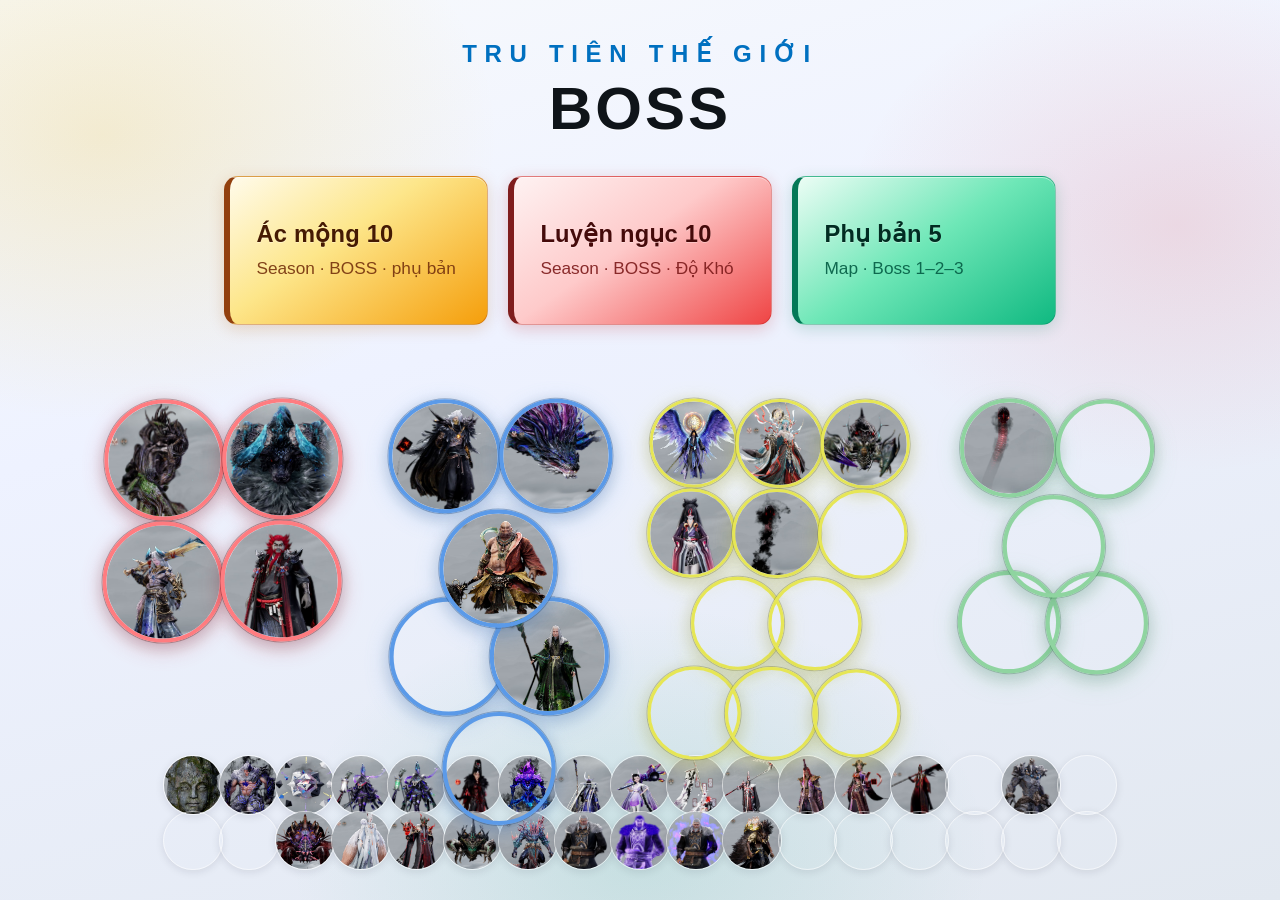
==== commit a5051f91: "styling" ====
--- a/index.html
+++ b/index.html
@@ -8,6 +8,7 @@
   </head>
   <body class="home-page">
     <div class="home-backdrop" aria-hidden="true"></div>
+    <div class="home-pb5-fill" id="home-pb5-fill" aria-hidden="true"></div>
     <div class="home-boss-deco" id="home-boss-deco" aria-hidden="true"></div>
     <main class="home-shell">
       <header class="home-header">
@@ -37,6 +38,9 @@
       <div class="home-boss-strip" id="home-boss-strip" aria-hidden="true"></div>
     </main>
     <script src="ac-mong-10.js"></script>
+    <script src="table-app.js"></script>
     <script src="home-boss-avatars.js"></script>
+    <script src="phu-ban-5.js"></script>
+    <script src="home-pb5-fill.js"></script>
   </body>
 </html>
--- a/ac-mong-10.css
+++ b/ac-mong-10.css
@@ -14,7 +14,9 @@
   margin: 0;
   height: 100%;
   max-height: 100dvh;
-  padding: clamp(1rem, 3.5vw, 2.25rem);
+  padding-block: clamp(1rem, 3.5vw, 2.25rem);
+  /* Chừa 2 bên rộng hơn — avatar / lưới cụm ít sát mép */
+  padding-inline: clamp(1.55rem, 5.8vw, 3.6rem);
   box-sizing: border-box;
   overflow: hidden;
   overscroll-behavior: none;
@@ -51,6 +53,72 @@
   pointer-events: none;
 }
 
+/* Mosaic nền PB5: 2 hàng (chia đôi số ảnh), chồng nhẹ ~6% size — home-pb5-fill.js */
+.home-pb5-fill {
+  --pb5-size: clamp(2.15rem, 5.5vw, 3.6rem);
+  --pb5-overlap: 0.065; /* ~5–8% đường kính giữa hai ảnh kề / hai hàng */
+  position: fixed;
+  inset: 0;
+  z-index: 0;
+  pointer-events: none;
+  overflow: hidden;
+  box-sizing: border-box;
+  padding: clamp(0.85rem, 3vw, 1.85rem) clamp(1.1rem, 4vw, 2.35rem);
+  display: flex;
+  flex-direction: column;
+  align-items: center;
+  justify-content: flex-end;
+  gap: 0;
+  min-height: 100%;
+  min-height: 100dvh;
+  opacity: 1;
+}
+
+.home-pb5-fill__row {
+  display: flex;
+  flex-direction: row;
+  flex-wrap: nowrap;
+  justify-content: center;
+  align-items: center;
+  max-width: 100%;
+  position: relative;
+}
+
+.home-pb5-fill__row--top {
+  z-index: 1;
+}
+
+.home-pb5-fill__row--bottom {
+  z-index: 2;
+  margin-top: calc(var(--pb5-size) * var(--pb5-overlap) * -1);
+}
+
+.home-pb5-fill__row .home-pb5-fill__img {
+  position: relative;
+  flex: 0 0 auto;
+  width: var(--pb5-size);
+  height: var(--pb5-size);
+}
+
+.home-pb5-fill__row .home-pb5-fill__img:not(:first-child) {
+  margin-left: calc(var(--pb5-size) * var(--pb5-overlap) * -1);
+}
+
+.home-pb5-fill__img {
+  border-radius: 50%;
+  object-fit: cover;
+  object-position: center top;
+  border: 1px solid rgba(255, 255, 255, 0.58);
+  box-shadow: 0 2px 9px rgba(15, 23, 42, 0.1);
+}
+
+@media (max-width: 639px) {
+  .home-pb5-fill {
+    --pb5-size: clamp(1.95rem, 6.2vw, 3rem);
+    padding: clamp(0.65rem, 2.5vw, 1.2rem) clamp(0.85rem, 3.2vw, 1.35rem);
+  }
+}
+
 .home-shell {
   position: relative;
   z-index: 1;
@@ -65,6 +133,38 @@
   overflow: visible;
 }
 
+/* Trang chủ: shell full width; header + 3 nút hẹp hơn; dải avatar full màn hình (rule riêng bên dưới) */
+body.home-page .home-shell {
+  max-width: 100%;
+  width: 100%;
+  justify-content: flex-start;
+}
+
+body.home-page .home-header {
+  max-width: min(52rem, 100%);
+  margin-left: auto;
+  margin-right: auto;
+  width: 100%;
+}
+
+body.home-page .home-links {
+  max-width: min(52rem, 100%);
+  margin-left: auto;
+  margin-right: auto;
+  width: 100%;
+  margin-bottom: clamp(0.55rem, 1.85vw, 1.35rem);
+}
+
+body.home-page .home-links > li {
+  min-width: 0;
+}
+
+body.home-page .home-card {
+  white-space: nowrap;
+  overflow: hidden;
+  text-overflow: ellipsis;
+}
+
 .home-header {
   text-align: center;
   margin-bottom: clamp(1rem, 3vw, 1.85rem);
@@ -342,6 +442,26 @@
   overflow: hidden;
 }
 
+/* Hiệu năng: tab ẩn / chuyển tab → pause animation (home-boss-avatars.js gắn class) */
+html.home-index.home-page--avatars-paused .home-boss-deco .home-boss-stack__img,
+html.home-index.home-page--avatars-paused
+  .home-boss-strip
+  .home-boss-stack__img,
+html.home-index.home-page--avatars-paused .home-links > li {
+  animation-play-state: paused !important;
+}
+
+@media (prefers-reduced-motion: reduce) {
+  html.home-index .home-boss-deco .home-boss-stack__img,
+  html.home-index .home-boss-strip .home-boss-stack__img {
+    animation: none !important;
+  }
+
+  html.home-index .home-links > li {
+    animation: none !important;
+  }
+}
+
 .home-boss-stack {
   position: absolute;
   display: flex;
@@ -351,6 +471,8 @@
 }
 
 .home-boss-stack__img {
+  position: relative;
+  z-index: 0;
   flex: 0 0 auto;
   width: clamp(3.75rem, 9.2vw, 5.85rem);
   height: clamp(3.75rem, 9.2vw, 5.85rem);
@@ -362,27 +484,43 @@
     0 5px 18px rgba(15, 23, 42, 0.24),
     0 0 0 1px rgba(15, 23, 42, 0.06);
   transition:
-    opacity 0.22s ease-out,
+    transform 0.42s cubic-bezier(0.34, 1.18, 0.45, 1),
+    opacity 0.32s ease-out,
     border-color 0.2s ease,
-    box-shadow 0.2s ease;
+    box-shadow 0.3s ease,
+    filter 0.28s ease;
 }
 
 .home-boss-stack__img:not(:first-child) {
   margin-left: clamp(-2.05rem, -4.65vw, -1.35rem);
 }
 
-/* Góc (tier ưu tiên): độ khó cao — to hơn; thấp — nhỏ hơn */
-.home-boss-stack--diff-t0 .home-boss-stack__img {
-  width: clamp(4.05rem, 9.85vw, 6.2rem);
-  height: clamp(4.05rem, 9.85vw, 6.2rem);
-}
-
-.home-boss-stack--diff-t2 .home-boss-stack__img {
-  width: clamp(3.45rem, 8.5vw, 5.4rem);
-  height: clamp(3.45rem, 8.5vw, 5.4rem);
-}
-
-/* Viền avatar — cùng palette chip Độ khó (bảng listing) */
+/* Góc: cùng công thức scale 100% → 80% như strip */
+.home-boss-stack--diff-t0 {
+  --boss-tier-scale: 1;
+}
+
+.home-boss-stack--diff-t1 {
+  --boss-tier-scale: 0.9333333333;
+}
+
+.home-boss-stack--diff-t2 {
+  --boss-tier-scale: 0.8666666667;
+}
+
+.home-boss-stack--diff-t3 {
+  --boss-tier-scale: 0.8;
+}
+
+.home-boss-stack--diff-t0 .home-boss-stack__img,
+.home-boss-stack--diff-t1 .home-boss-stack__img,
+.home-boss-stack--diff-t2 .home-boss-stack__img,
+.home-boss-stack--diff-t3 .home-boss-stack__img {
+  width: calc(clamp(4.05rem, 9.85vw, 6.2rem) * var(--boss-tier-scale, 1));
+  height: calc(clamp(4.05rem, 9.85vw, 6.2rem) * var(--boss-tier-scale, 1));
+}
+
+/* Viền avatar — cùng palette chip Độ khó (bảng listing): đỏ / lam / vàng / lá */
 .home-boss-tier--t1000 .home-boss-stack--strip .home-boss-stack__img,
 .home-boss-stack--diff-t0 .home-boss-stack__img {
   border-color: #ff7c80;
@@ -392,8 +530,17 @@
     0 4px 16px rgba(15, 23, 42, 0.2);
 }
 
+.home-boss-tier--t750 .home-boss-stack--strip .home-boss-stack__img,
+.home-boss-stack--diff-t1 .home-boss-stack__img {
+  border-color: #5b9ae8;
+  box-shadow:
+    0 0 0 1px rgba(28, 72, 130, 0.38),
+    0 6px 22px rgba(120, 175, 235, 0.42),
+    0 4px 16px rgba(15, 23, 42, 0.18);
+}
+
 .home-boss-tier--t500 .home-boss-stack--strip .home-boss-stack__img,
-.home-boss-stack--diff-t1 .home-boss-stack__img {
+.home-boss-stack--diff-t2 .home-boss-stack__img {
   border-color: #e6e655;
   box-shadow:
     0 0 0 1px rgba(110, 110, 25, 0.32),
@@ -402,7 +549,7 @@
 }
 
 .home-boss-tier--tlow .home-boss-stack--strip .home-boss-stack__img,
-.home-boss-stack--diff-t2 .home-boss-stack__img {
+.home-boss-stack--diff-t3 .home-boss-stack__img {
   border-color: #8fd4a0;
   box-shadow:
     0 0 0 1px rgba(35, 95, 55, 0.28),
@@ -410,172 +557,269 @@
     0 4px 16px rgba(15, 23, 42, 0.18);
 }
 
-@media (prefers-reduced-motion: no-preference) {
+.home-boss-deco .home-boss-stack__img:nth-child(1) {
+  animation-delay: 0s;
+}
+
+.home-boss-deco .home-boss-stack__img:nth-child(2) {
+  animation-delay: 0.08s;
+}
+
+.home-boss-deco .home-boss-stack__img:nth-child(3) {
+  animation-delay: 0.16s;
+}
+
+.home-boss-deco .home-boss-stack__img:nth-child(4) {
+  animation-delay: 0.24s;
+}
+
+.home-boss-deco .home-boss-stack__img:nth-child(5) {
+  animation-delay: 0.32s;
+}
+
+.home-boss-deco .home-boss-stack__img:nth-child(6) {
+  animation-delay: 0.4s;
+}
+
+/* Trên trái — sóng nảy */
+.home-boss-stack--tl .home-boss-stack__img {
+  animation: home-avl-tl 1.95s cubic-bezier(0.42, 0, 0.58, 1) infinite;
+}
+
+.home-boss-stack--tl .home-boss-stack__img:nth-child(even) {
+  animation-name: home-avl-tl-b;
+  animation-duration: 2.1s;
+  animation-timing-function: cubic-bezier(0.34, 0.72, 0.42, 1.15);
+}
+
+/* Trên phải — drift / nghiêng */
+.home-boss-stack--tr .home-boss-stack__img {
+  animation: home-avl-tr 1.85s ease-in-out infinite;
+}
+
+.home-boss-stack--tr .home-boss-stack__img:nth-child(even) {
+  animation-name: home-avl-tr-b;
+  animation-duration: 2s;
+  animation-timing-function: cubic-bezier(0.45, 0, 0.55, 1);
+}
+
+/* Giữa trái — pulse scale */
+.home-boss-stack--ml .home-boss-stack__img {
+  animation: home-avl-mid 2.05s ease-in-out infinite;
+}
+
+.home-boss-stack--ml .home-boss-stack__img:nth-child(even) {
+  animation-name: home-avl-mid-b;
+  animation-duration: 2.2s;
+  animation-timing-function: cubic-bezier(0.4, 0, 0.2, 1);
+}
+
+/* Giữa phải — đổi vai: lẻ pulse / chẵn rock (lệch phase so với ml) */
+.home-boss-stack--mr .home-boss-stack__img {
+  animation: home-avl-mid 1.9s ease-in-out infinite;
+}
+
+.home-boss-stack--mr .home-boss-stack__img:nth-child(1) {
+  animation-delay: 0.14s;
+}
+
+.home-boss-stack--mr .home-boss-stack__img:nth-child(2) {
+  animation-delay: 0.22s;
+}
+
+.home-boss-stack--mr .home-boss-stack__img:nth-child(3) {
+  animation-delay: 0.3s;
+}
+
+.home-boss-stack--mr .home-boss-stack__img:nth-child(even) {
+  animation-name: home-avl-mid-b;
+  animation-duration: 2.05s;
+  animation-timing-function: cubic-bezier(0.4, 0, 0.2, 1);
+}
+
+/* Dải dưới — hàng 1: lắc ngang + nảy; chẵn: spike dọc */
+.home-boss-stack--strip .home-boss-stack__img {
+  animation: home-avl-strip-a 2s cubic-bezier(0.4, 0, 0.25, 1) infinite;
+}
+
+.home-boss-stack--strip .home-boss-stack__img:nth-child(even) {
+  animation-name: home-avl-strip-a2;
+  animation-duration: 1.9s;
+  animation-timing-function: cubic-bezier(0.45, 0, 0.55, 1.25);
+}
+
+.home-boss-stack--strip .home-boss-stack__img:nth-child(1) {
+  animation-delay: 0s;
+}
+
+.home-boss-stack--strip .home-boss-stack__img:nth-child(2) {
+  animation-delay: 0.07s;
+}
+
+.home-boss-stack--strip .home-boss-stack__img:nth-child(3) {
+  animation-delay: 0.14s;
+}
+
+.home-boss-stack--strip .home-boss-stack__img:nth-child(4) {
+  animation-delay: 0.21s;
+}
+
+/* Cụm ≥500 — kiểu hàng 2 cũ */
+.home-boss-tier--t500 .home-boss-stack--strip .home-boss-stack__img {
+  animation: home-avl-strip-b 2.1s cubic-bezier(0.36, 0.85, 0.47, 1.1) infinite;
+}
+
+.home-boss-tier--t500
+  .home-boss-stack--strip
+  .home-boss-stack__img:nth-child(even) {
+  animation-name: home-avl-strip-b2;
+  animation-duration: 1.75s;
+  animation-timing-function: cubic-bezier(0.5, 0, 0.5, 1.4);
+}
+
+.home-boss-tier--t500
+  .home-boss-stack--strip
+  .home-boss-stack__img:nth-child(odd) {
+  animation-delay: 0.22s;
+}
+
+.home-boss-tier--t500
+  .home-boss-stack--strip
+  .home-boss-stack__img:nth-child(even) {
+  animation-delay: 0.04s;
+}
+
+/* Cụm <500 — xen kẽ strip-a / a2 mạnh hơn */
+.home-boss-tier--tlow
+  .home-boss-stack--strip
+  .home-boss-stack__img:nth-child(odd) {
+  animation-delay: 0.1s;
+}
+
+.home-boss-tier--tlow
+  .home-boss-stack--strip
+  .home-boss-stack__img:nth-child(even) {
+  animation-name: home-avl-strip-a2;
+  animation-duration: 1.85s;
+}
+
+/* Fallback (không có dữ liệu tier): 2 hàng như trước */
+.home-boss-strip:not(.home-boss-strip--tiered)
+  > .home-boss-stack--strip:nth-child(2)
+  .home-boss-stack__img {
+  animation: home-avl-strip-b 2.1s cubic-bezier(0.36, 0.85, 0.47, 1.1) infinite;
+}
+
+.home-boss-strip:not(.home-boss-strip--tiered)
+  > .home-boss-stack--strip:nth-child(2)
+  .home-boss-stack__img:nth-child(even) {
+  animation-name: home-avl-strip-b2;
+  animation-duration: 1.75s;
+  animation-timing-function: cubic-bezier(0.5, 0, 0.5, 1.4);
+}
+
+.home-boss-strip:not(.home-boss-strip--tiered)
+  > .home-boss-stack--strip:nth-child(2)
+  .home-boss-stack__img:nth-child(odd) {
+  animation-delay: 0.22s;
+}
+
+.home-boss-strip:not(.home-boss-strip--tiered)
+  > .home-boss-stack--strip:nth-child(2)
+  .home-boss-stack__img:nth-child(even) {
+  animation-delay: 0.04s;
+}
+
+/* Hover: góc / strip hàng — phóng vừa; cụm lưới — phóng ~2.15x + lân cận đẩy (JS + --repel-*) */
+@media (hover: hover) and (pointer: fine) {
   .home-boss-deco .home-boss-stack__img {
-    will-change: transform;
-  }
-
-  .home-boss-deco .home-boss-stack__img:nth-child(1) {
-    animation-delay: 0s;
-  }
-
-  .home-boss-deco .home-boss-stack__img:nth-child(2) {
-    animation-delay: 0.08s;
-  }
-
-  .home-boss-deco .home-boss-stack__img:nth-child(3) {
-    animation-delay: 0.16s;
-  }
-
-  .home-boss-deco .home-boss-stack__img:nth-child(4) {
-    animation-delay: 0.24s;
-  }
-
-  .home-boss-deco .home-boss-stack__img:nth-child(5) {
-    animation-delay: 0.32s;
-  }
-
-  .home-boss-deco .home-boss-stack__img:nth-child(6) {
-    animation-delay: 0.4s;
-  }
-
-  /* Trên trái — sóng nảy */
-  .home-boss-stack--tl .home-boss-stack__img {
-    animation: home-avl-tl 1.95s cubic-bezier(0.42, 0, 0.58, 1) infinite;
-  }
-
-  .home-boss-stack--tl .home-boss-stack__img:nth-child(even) {
-    animation-name: home-avl-tl-b;
-    animation-duration: 2.1s;
-    animation-timing-function: cubic-bezier(0.34, 0.72, 0.42, 1.15);
-  }
-
-  /* Trên phải — drift / nghiêng */
-  .home-boss-stack--tr .home-boss-stack__img {
-    animation: home-avl-tr 1.85s ease-in-out infinite;
-  }
-
-  .home-boss-stack--tr .home-boss-stack__img:nth-child(even) {
-    animation-name: home-avl-tr-b;
-    animation-duration: 2s;
-    animation-timing-function: cubic-bezier(0.45, 0, 0.55, 1);
-  }
-
-  /* Giữa trái — pulse scale */
-  .home-boss-stack--ml .home-boss-stack__img {
-    animation: home-avl-mid 2.05s ease-in-out infinite;
-  }
-
-  .home-boss-stack--ml .home-boss-stack__img:nth-child(even) {
-    animation-name: home-avl-mid-b;
-    animation-duration: 2.2s;
-    animation-timing-function: cubic-bezier(0.4, 0, 0.2, 1);
-  }
-
-  /* Giữa phải — đổi vai: lẻ pulse / chẵn rock (lệch phase so với ml) */
-  .home-boss-stack--mr .home-boss-stack__img {
-    animation: home-avl-mid 1.9s ease-in-out infinite;
-  }
-
-  .home-boss-stack--mr .home-boss-stack__img:nth-child(1) {
-    animation-delay: 0.14s;
-  }
-
-  .home-boss-stack--mr .home-boss-stack__img:nth-child(2) {
-    animation-delay: 0.22s;
-  }
-
-  .home-boss-stack--mr .home-boss-stack__img:nth-child(3) {
-    animation-delay: 0.3s;
-  }
-
-  .home-boss-stack--mr .home-boss-stack__img:nth-child(even) {
-    animation-name: home-avl-mid-b;
-    animation-duration: 2.05s;
-    animation-timing-function: cubic-bezier(0.4, 0, 0.2, 1);
-  }
-
-  /* Dải dưới — hàng 1: lắc ngang + nảy; chẵn: spike dọc */
-  .home-boss-stack--strip .home-boss-stack__img {
-    animation: home-avl-strip-a 2s cubic-bezier(0.4, 0, 0.25, 1) infinite;
-  }
-
-  .home-boss-stack--strip .home-boss-stack__img:nth-child(even) {
-    animation-name: home-avl-strip-a2;
-    animation-duration: 1.9s;
-    animation-timing-function: cubic-bezier(0.45, 0, 0.55, 1.25);
-  }
-
-  .home-boss-stack--strip .home-boss-stack__img:nth-child(1) {
-    animation-delay: 0s;
-  }
-
-  .home-boss-stack--strip .home-boss-stack__img:nth-child(2) {
-    animation-delay: 0.07s;
-  }
-
-  .home-boss-stack--strip .home-boss-stack__img:nth-child(3) {
-    animation-delay: 0.14s;
-  }
-
-  .home-boss-stack--strip .home-boss-stack__img:nth-child(4) {
-    animation-delay: 0.21s;
-  }
-
-  /* Cụm ≥500 — kiểu hàng 2 cũ */
-  .home-boss-tier--t500 .home-boss-stack--strip .home-boss-stack__img {
-    animation: home-avl-strip-b 2.1s cubic-bezier(0.36, 0.85, 0.47, 1.1) infinite;
-  }
-
-  .home-boss-tier--t500 .home-boss-stack--strip .home-boss-stack__img:nth-child(even) {
-    animation-name: home-avl-strip-b2;
-    animation-duration: 1.75s;
-    animation-timing-function: cubic-bezier(0.5, 0, 0.5, 1.4);
-  }
-
-  .home-boss-tier--t500 .home-boss-stack--strip .home-boss-stack__img:nth-child(odd) {
-    animation-delay: 0.22s;
-  }
-
-  .home-boss-tier--t500 .home-boss-stack--strip .home-boss-stack__img:nth-child(even) {
-    animation-delay: 0.04s;
-  }
-
-  /* Cụm <500 — xen kẽ strip-a / a2 mạnh hơn */
-  .home-boss-tier--tlow .home-boss-stack--strip .home-boss-stack__img:nth-child(odd) {
-    animation-delay: 0.1s;
-  }
-
-  .home-boss-tier--tlow .home-boss-stack--strip .home-boss-stack__img:nth-child(even) {
-    animation-name: home-avl-strip-a2;
-    animation-duration: 1.85s;
-  }
-
-  /* Fallback (không có dữ liệu tier): 2 hàng như trước */
-  .home-boss-strip:not(.home-boss-strip--tiered)
-    > .home-boss-stack--strip:nth-child(2)
+    pointer-events: auto;
+    cursor: pointer;
+  }
+
+  .home-boss-strip .home-boss-stack__img {
+    cursor: pointer;
+  }
+
+  .home-boss-stack--bundles .home-boss-bundle {
+    pointer-events: auto;
+    cursor: pointer;
+  }
+
+  .home-boss-stack--bundles .home-boss-bundle .home-boss-stack__img {
+    pointer-events: none;
+    cursor: inherit;
+  }
+
+  .home-boss-tier:has(.home-boss-stack__img:hover),
+  .home-boss-tier:has(.home-boss-bundle:hover) {
+    z-index: 10000;
+  }
+
+  .home-boss-stack__img:hover {
+    animation-play-state: paused !important;
+    transform: scale(1.14);
+    z-index: 999999;
+    filter: brightness(1.06) saturate(1.05);
+    box-shadow:
+      0 10px 28px rgba(15, 23, 42, 0.32),
+      0 0 0 1px rgba(15, 23, 42, 0.08);
+  }
+
+  /* Tắt animation trên ảnh hover — keyframes transform sẽ thắng scale hover nếu chỉ pause */
+  .home-boss-stack--strip.home-boss-stack--cluster:not(
+      .home-boss-stack--bundles
+    )
+    .home-boss-stack__img:hover {
+    animation: none !important;
+    transform: scale(2.15);
+    z-index: 999999;
+  }
+
+  /*
+   * Bundle: phóng cả khối — scale vừa để lân cận còn hover được (kết hợp repel JS).
+   * Cụm 2–3 ảnh: nhỏ hơn nữa.
+   */
+  .home-boss-stack--strip.home-boss-stack--cluster.home-boss-stack--bundles
+    .home-boss-bundle:hover {
+    animation: none !important;
+    transform: scale(2.15);
+    transform-origin: center center;
+    z-index: 999999;
+    filter: brightness(1.06) saturate(1.05);
+  }
+
+  .home-boss-stack--strip.home-boss-stack--cluster.home-boss-stack--bundles
+    .home-boss-bundle--2:hover,
+  .home-boss-stack--strip.home-boss-stack--cluster.home-boss-stack--bundles
+    .home-boss-bundle--3:hover {
+    transform: scale(1.85);
+  }
+
+  .home-boss-stack--strip.home-boss-stack--cluster.home-boss-stack--bundles
+    .home-boss-bundle:hover
     .home-boss-stack__img {
-    animation: home-avl-strip-b 2.1s cubic-bezier(0.36, 0.85, 0.47, 1.1) infinite;
-  }
-
-  .home-boss-strip:not(.home-boss-strip--tiered)
-    > .home-boss-stack--strip:nth-child(2)
-    .home-boss-stack__img:nth-child(even) {
-    animation-name: home-avl-strip-b2;
-    animation-duration: 1.75s;
-    animation-timing-function: cubic-bezier(0.5, 0, 0.5, 1.4);
-  }
-
-  .home-boss-strip:not(.home-boss-strip--tiered)
-    > .home-boss-stack--strip:nth-child(2)
-    .home-boss-stack__img:nth-child(odd) {
-    animation-delay: 0.22s;
-  }
-
-  .home-boss-strip:not(.home-boss-strip--tiered)
-    > .home-boss-stack--strip:nth-child(2)
-    .home-boss-stack__img:nth-child(even) {
-    animation-delay: 0.04s;
+    animation: none !important;
+    transform: none;
+    /* không đặt z-index: 0 — giữ thứ tự lớp trong bundle (vd. cụm 3: trên > dưới) */
+    box-shadow:
+      0 10px 28px rgba(15, 23, 42, 0.32),
+      0 0 0 1px rgba(15, 23, 42, 0.08);
+  }
+
+  .home-boss-stack--strip.home-boss-stack--cluster.home-boss-stack--repel-active:not(
+      .home-boss-stack--bundles
+    )
+    .home-boss-stack__img:not(:hover) {
+    animation: none !important;
+    transform: translate(var(--repel-x, 0px), var(--repel-y, 0px));
+  }
+
+  .home-boss-stack--strip.home-boss-stack--cluster.home-boss-stack--bundles.home-boss-stack--repel-active
+    .home-boss-bundle:not(:hover)
+    .home-boss-stack__img {
+    animation: none !important;
+    transform: translate(var(--repel-x, 0px), var(--repel-y, 0px));
   }
 }
 
@@ -603,69 +847,146 @@
   transform: translateY(-50%) rotate(4deg);
 }
 
-/* Hai hàng avatar lớn ngay dưới 3 thẻ */
+/* Vùng avatar: chiều cao theo nội dung (không flex-grow); spacing rõ với 3 thẻ phía trên */
 .home-boss-strip {
-  margin-top: clamp(1rem, 4vw, 2.25rem);
+  margin-top: clamp(2rem, 5.5vw, 3.85rem);
   margin-bottom: 0;
-  padding-inline: clamp(0.35rem, 2vw, 0.95rem);
-  padding-bottom: clamp(0.2rem, 1.2vw, 0.45rem);
+  padding-inline: clamp(0.45rem, 2vw, 1rem);
+  padding-bottom: clamp(0.15rem, 1vw, 0.4rem);
   box-sizing: border-box;
   display: flex;
   flex-direction: column;
-  align-items: center;
-  justify-content: center;
-  gap: clamp(0.35rem, 1.8vw, 0.55rem);
+  align-items: stretch;
+  justify-content: flex-start;
+  gap: clamp(0.28rem, 1.4vw, 0.5rem);
   width: 100%;
   max-width: 100%;
-  flex: 1 1 auto;
+  flex: 0 1 auto;
   min-height: 0;
   overflow: visible;
 }
 
+.home-boss-strip:not(.home-boss-strip--tiered) {
+  align-items: center;
+}
+
 .home-boss-strip--tiered {
-  flex-direction: row;
-  flex-wrap: nowrap;
-  align-items: center;
-  justify-content: center;
-  gap: clamp(0.25rem, 1.1vw, 0.65rem);
+  display: grid;
+  grid-template-columns: repeat(4, minmax(0, 1fr));
+  align-items: start;
+  justify-items: stretch;
+  gap: clamp(0.18rem, 0.72vw, 0.88rem);
+}
+
+@media (max-width: 1024px) {
+  .home-boss-strip--tiered {
+    grid-template-columns: repeat(2, minmax(0, 1fr));
+    gap: clamp(0.1rem, 0.62vw, 0.44rem);
+  }
+}
+
+@media (max-width: 480px) {
+  .home-boss-strip--tiered {
+    grid-template-columns: minmax(0, 1fr);
+  }
+}
+
+/* Trang chủ: 4 cụm độ khó — lưới co trong shell, không dùng 100vw (tránh tràn ngang) */
+body.home-page .home-boss-tier {
+  width: 100%;
+  min-width: 0;
+  max-width: 100%;
+}
+
+body.home-page .home-boss-tier .home-boss-stack--strip {
+  width: 100%;
+  max-width: 100%;
+}
+
+body.home-page .home-boss-stack--strip.home-boss-stack--cluster {
+  width: 100%;
+  max-width: 100%;
+  margin-inline: auto;
+  box-sizing: border-box;
+}
+
+/* Trang chủ: dải 4 cụm trong shell; grid chia đều, tận dụng chiều ngang */
+body.home-page .home-boss-strip.home-boss-strip--tiered {
+  width: 100%;
+  max-width: 100%;
+  position: relative;
+  left: auto;
+  transform: none;
+  box-sizing: border-box;
+  padding-inline: clamp(1.45rem, 2.65vw, 2.05rem);
+  padding-bottom: clamp(0.6rem, 2vw, 1.2rem);
+  margin-top: clamp(1.75rem, 4.5vw, 3.25rem);
+  justify-content: stretch;
 }
 
 .home-boss-tier {
+  position: relative;
+  z-index: 1;
   display: flex;
   flex-direction: column;
-  align-items: center;
-  justify-content: center;
-  flex: 1 1 0;
+  align-items: stretch;
+  justify-content: flex-start;
   min-width: 0;
   max-width: 100%;
   overflow: visible;
-  padding-inline: clamp(0.12rem, 0.9vw, 0.35rem);
-  padding-block: clamp(0.1rem, 0.6vw, 0.28rem);
+  padding-inline: clamp(0, 0.22vw, 0.1rem);
+  padding-block: clamp(0, 0.18vw, 0.06rem);
+}
+
+/* Avatar strip: scale nhẹ theo độ khó — khó nhất 100%, dễ nhất ~80% (4 bậc tuyến tính) */
+.home-boss-tier--t1000 {
+  --boss-tier-scale: 1;
+}
+
+.home-boss-tier--t750 {
+  --boss-tier-scale: 0.9333333333;
+}
+
+.home-boss-tier--t500 {
+  --boss-tier-scale: 0.8666666667;
+}
+
+.home-boss-tier--tlow {
+  --boss-tier-scale: 0.8;
 }
 
 .home-boss-tier .home-boss-stack--strip {
   justify-content: center;
+  align-content: flex-start;
+  width: 100%;
   max-width: 100%;
   overflow: visible;
 }
 
+/* Nghiêng nhẹ — góc nhỏ hơn để bbox không tràn cột khi grid hẹp */
 .home-boss-tier--t1000 .home-boss-stack--strip {
+  transform: rotate(-0.55deg);
+}
+
+.home-boss-tier--t750 .home-boss-stack--strip {
+  transform: rotate(-0.2deg);
+}
+
+.home-boss-tier--t500 .home-boss-stack--strip {
+  transform: rotate(0.32deg);
+}
+
+.home-boss-tier--tlow .home-boss-stack--strip {
+  transform: rotate(0.72deg);
+}
+
+.home-boss-strip:not(.home-boss-strip--tiered)
+  > .home-boss-stack--strip:nth-child(1) {
   transform: rotate(-0.9deg);
 }
 
-.home-boss-tier--t500 .home-boss-stack--strip {
-  transform: rotate(0.45deg);
-}
-
-.home-boss-tier--tlow .home-boss-stack--strip {
-  transform: rotate(1.05deg);
-}
-
-.home-boss-strip:not(.home-boss-strip--tiered) > .home-boss-stack--strip:nth-child(1) {
-  transform: rotate(-0.9deg);
-}
-
-.home-boss-strip:not(.home-boss-strip--tiered) > .home-boss-stack--strip:nth-child(2) {
+.home-boss-strip:not(.home-boss-strip--tiered)
+  > .home-boss-stack--strip:nth-child(2) {
   transform: rotate(1.1deg);
 }
 
@@ -677,36 +998,100 @@
   bottom: auto;
 }
 
-/* Cụm chồng 2 chiều (không bắt buộc một hàng ngang) */
-.home-boss-stack--strip.home-boss-stack--cluster {
-  flex-wrap: wrap;
+/* Cụm strip: lưới cột×hàng; gap + margin âm nhẹ — chồng vừa phải, không dính sát quá */
+.home-boss-stack--strip.home-boss-stack--cluster:not(
+    .home-boss-stack--bundles
+  ) {
+  display: grid;
+  /* max-content: cột chỉ rộng bằng avatar — không chia đều 1fr (hai cột sẽ nằm sát, chồng nhờ margin âm) */
+  grid-template-columns: repeat(var(--cluster-cols, 3), minmax(0, max-content));
+  grid-auto-rows: auto;
+  gap: clamp(0.04rem, 0.35vw, 0.12rem);
+  justify-items: center;
+  align-content: start;
   justify-content: center;
-  align-content: center;
-  align-items: center;
-  max-width: min(100%, 13.25rem);
-  padding-block: 0.12rem;
-}
-
-.home-boss-stack--strip.home-boss-stack--cluster .home-boss-stack__img {
-  margin: clamp(-0.42rem, -1vw, -0.16rem);
-}
-
-.home-boss-stack--strip.home-boss-stack--cluster .home-boss-stack__img:not(:first-child) {
-  margin-left: clamp(-0.42rem, -1vw, -0.16rem);
-}
-
-.home-boss-stack--strip.home-boss-stack--cluster.home-boss-stack--strip-dense {
-  max-width: min(100%, 11.65rem);
-}
-
-.home-boss-stack--strip.home-boss-stack--cluster.home-boss-stack--strip-dense
+  width: 100%;
+  max-width: 100%;
+  padding-block: 0.06rem;
+}
+
+/* Tránh fallback 3 cột khi --cluster-cols lỗi: 4 ảnh → 3+1 thay vì 2×2 */
+.home-boss-stack--strip.home-boss-stack--cluster:not(
+    .home-boss-stack--bundles
+  )[data-cluster-cols="2"] {
+  grid-template-columns: repeat(2, minmax(0, max-content)) !important;
+}
+
+.home-boss-stack--strip.home-boss-stack--cluster:not(
+    .home-boss-stack--bundles
+  )[data-cluster-cols="3"] {
+  grid-template-columns: repeat(3, minmax(0, max-content));
+}
+
+.home-boss-stack--strip.home-boss-stack--cluster:not(
+    .home-boss-stack--bundles
+  )[data-cluster-cols="4"] {
+  grid-template-columns: repeat(4, minmax(0, max-content));
+}
+
+.home-boss-stack--strip.home-boss-stack--cluster:not(
+    .home-boss-stack--bundles
+  )[data-cluster-cols="5"] {
+  grid-template-columns: repeat(5, minmax(0, max-content)) !important;
+}
+
+.home-boss-stack--strip.home-boss-stack--cluster:not(
+    .home-boss-stack--bundles
+  )[data-cluster-cols="6"] {
+  grid-template-columns: repeat(6, minmax(0, max-content)) !important;
+}
+
+.home-boss-stack--strip.home-boss-stack--cluster:not(.home-boss-stack--bundles)
   .home-boss-stack__img {
-  margin: clamp(-0.32rem, -0.8vw, -0.1rem);
-}
-
-.home-boss-stack--strip.home-boss-stack--cluster.home-boss-stack--strip-dense
-  .home-boss-stack__img:not(:first-child) {
-  margin-left: clamp(-0.32rem, -0.8vw, -0.1rem);
+  position: relative;
+  margin: clamp(-0.32rem, -0.8vw, -0.16rem) clamp(-0.52rem, -1.35vw, -0.28rem);
+  z-index: 0;
+}
+
+/* Chỉ xếp lớp khi không hover — nếu không, z-index này ghi đè rule :hover phía trên trong cascade */
+.home-boss-stack--strip.home-boss-stack--cluster:not(.home-boss-stack--bundles)
+  .home-boss-stack__img:nth-child(even):not(:hover) {
+  z-index: 1;
+}
+
+.home-boss-stack--strip.home-boss-stack--cluster:not(.home-boss-stack--bundles)
+  .home-boss-stack__img:nth-child(3n + 1):not(:hover) {
+  z-index: 2;
+}
+
+/* 1 cột: chồng dọc — margin dọc hơi âm */
+.home-boss-stack--strip.home-boss-stack--cluster:not(
+    .home-boss-stack--bundles
+  )[data-cluster-cols="1"]
+  .home-boss-stack__img {
+  margin: clamp(-0.42rem, -1rem, -0.22rem) clamp(-0.32rem, -0.75vw, -0.16rem);
+}
+
+/* 2 cột: chồng ngang vừa */
+.home-boss-stack--strip.home-boss-stack--cluster:not(
+    .home-boss-stack--bundles
+  )[data-cluster-cols="2"]
+  .home-boss-stack__img {
+  margin: clamp(-0.3rem, -0.72vw, -0.14rem) clamp(-0.78rem, -1.9vw, -0.42rem);
+}
+
+.home-boss-stack--strip.home-boss-stack--cluster:not(
+    .home-boss-stack--bundles
+  ).home-boss-stack--strip-dense
+  .home-boss-stack__img {
+  margin: clamp(-0.28rem, -0.68vw, -0.12rem) clamp(-0.45rem, -1.15vw, -0.24rem);
+}
+
+.home-boss-stack--strip.home-boss-stack--cluster:not(
+    .home-boss-stack--bundles
+  ).home-boss-stack--strip-dense[data-cluster-cols="2"]
+  .home-boss-stack__img {
+  margin: clamp(-0.24rem, -0.58vw, -0.1rem) clamp(-0.65rem, -1.55vw, -0.35rem);
 }
 
 .home-boss-stack--strip .home-boss-stack__img {
@@ -718,57 +1103,322 @@
     0 0 0 1px rgba(15, 23, 42, 0.07);
 }
 
-.home-boss-stack--strip .home-boss-stack__img:not(:first-child) {
+.home-boss-stack--strip:not(.home-boss-stack--cluster)
+  .home-boss-stack__img:not(:first-child) {
   margin-left: clamp(-2.55rem, -5.85vw, -1.78rem);
 }
 
 .home-boss-stack--strip-dense .home-boss-stack__img {
-  width: clamp(2.4rem, 5.65vw, 4.15rem);
-  height: clamp(2.4rem, 5.65vw, 4.15rem);
+  width: clamp(3.35rem, 9.2vw, 5.85rem);
+  height: clamp(3.35rem, 9.2vw, 5.85rem);
   border-width: 3px;
 }
 
-.home-boss-stack--strip-dense .home-boss-stack__img:not(:first-child) {
+.home-boss-stack--strip-dense:not(.home-boss-stack--cluster)
+  .home-boss-stack__img:not(:first-child) {
   margin-left: clamp(-2.1rem, -4.85vw, -1.3rem);
 }
 
-/* Strip theo độ khó: t1000 lớn nhất, t500 = mặc định, tlow nhỏ nhất */
-.home-boss-tier--t1000 .home-boss-stack--strip .home-boss-stack__img {
-  width: clamp(4.45rem, 13vw, 7.6rem);
-  height: clamp(4.45rem, 13vw, 7.6rem);
-}
-
+/*
+ * Strip tier: base chung × --boss-tier-scale (1 → 0.8); dense cùng tỷ lệ.
+ */
+.home-boss-tier--t1000 .home-boss-stack--strip .home-boss-stack__img,
+.home-boss-tier--t750 .home-boss-stack--strip .home-boss-stack__img,
+.home-boss-tier--t500 .home-boss-stack--strip .home-boss-stack__img,
 .home-boss-tier--tlow .home-boss-stack--strip .home-boss-stack__img {
-  width: clamp(3.85rem, 11.25vw, 6.22rem);
-  height: clamp(3.85rem, 11.25vw, 6.22rem);
-}
-
-.home-boss-tier--t1000 .home-boss-stack--strip.home-boss-stack--strip-dense .home-boss-stack__img {
-  width: clamp(2.62rem, 6.1vw, 4.5rem);
-  height: clamp(2.62rem, 6.1vw, 4.5rem);
-}
-
-.home-boss-tier--tlow .home-boss-stack--strip.home-boss-stack--strip-dense .home-boss-stack__img {
-  width: clamp(2.22rem, 5.25vw, 3.85rem);
-  height: clamp(2.22rem, 5.25vw, 3.85rem);
-}
-
-.home-boss-tier--t1000 .home-boss-stack--strip.home-boss-stack--cluster {
-  max-width: min(100%, 14.2rem);
-}
-
+  width: calc(clamp(4.28rem, 12.35vw, 7.05rem) * var(--boss-tier-scale, 1));
+  height: calc(clamp(4.28rem, 12.35vw, 7.05rem) * var(--boss-tier-scale, 1));
+}
+
+.home-boss-tier--t1000
+  .home-boss-stack--strip.home-boss-stack--strip-dense
+  .home-boss-stack__img,
+.home-boss-tier--t750
+  .home-boss-stack--strip.home-boss-stack--strip-dense
+  .home-boss-stack__img,
+.home-boss-tier--t500
+  .home-boss-stack--strip.home-boss-stack--strip-dense
+  .home-boss-stack__img,
+.home-boss-tier--tlow
+  .home-boss-stack--strip.home-boss-stack--strip-dense
+  .home-boss-stack__img {
+  width: calc(clamp(3.45rem, 9.5vw, 5.95rem) * var(--boss-tier-scale, 1));
+  height: calc(clamp(3.45rem, 9.5vw, 5.95rem) * var(--boss-tier-scale, 1));
+}
+
+.home-boss-tier--t1000 .home-boss-stack--strip.home-boss-stack--cluster,
+.home-boss-tier--t750 .home-boss-stack--strip.home-boss-stack--cluster,
+.home-boss-tier--t500 .home-boss-stack--strip.home-boss-stack--cluster,
 .home-boss-tier--tlow .home-boss-stack--strip.home-boss-stack--cluster {
-  max-width: min(100%, 12.35rem);
-}
-
-.home-boss-tier--t1000
-  .home-boss-stack--strip.home-boss-stack--cluster.home-boss-stack--strip-dense {
-  max-width: min(100%, 12.25rem);
-}
-
-.home-boss-tier--tlow
-  .home-boss-stack--strip.home-boss-stack--cluster.home-boss-stack--strip-dense {
-  max-width: min(100%, 10.65rem);
+  max-width: 100%;
+}
+
+/* Strip theo bundle (cùng dòng __images): 1 / 2 ngang / 3 tam giác / 4 lưới / 5+ lưới gần vuông */
+.home-boss-stack--strip.home-boss-stack--cluster.home-boss-stack--bundles {
+  display: flex;
+  flex-direction: row;
+  flex-wrap: wrap;
+  align-items: center;
+  align-content: center;
+  justify-content: center;
+  /* Hẹp hơn — avatar đơn / cụm xích gần nhau */
+  gap: clamp(0.02rem, 0.16vw, 0.08rem) clamp(0.04rem, 0.26vw, 0.11rem);
+  width: 100%;
+  max-width: 100%;
+  padding-block: clamp(0.02rem, 0.22vw, 0.08rem);
+}
+
+/* Kéo cụm kế tiến lại gần cụm trước (flex không có gap âm) */
+.home-boss-stack--bundles > .home-boss-bundle ~ .home-boss-bundle {
+  margin-left: clamp(-0.28rem, -0.95vw, -0.1rem);
+}
+
+.home-boss-stack--strip.home-boss-stack--bundles .home-boss-bundle {
+  transform-origin: center center;
+  transition:
+    transform 0.42s cubic-bezier(0.34, 1.18, 0.45, 1),
+    filter 0.34s ease-out;
+}
+
+.home-boss-bundle {
+  position: relative;
+  flex: 0 0 auto;
+  line-height: 0;
+  max-width: 100%;
+}
+
+/* Cụm nhiều ảnh: phóng nhẹ để “dính” nổi bật, vẫn trong cột — không tràn biên */
+.home-boss-bundle:not(.home-boss-bundle--1) {
+  transform: scale(1.045);
+  transform-origin: center center;
+}
+
+@media (max-width: 480px) {
+  .home-boss-bundle:not(.home-boss-bundle--1) {
+    transform: scale(1.02);
+  }
+}
+
+.home-boss-stack--bundles .home-boss-stack__img:not(:first-child) {
+  margin-left: 0;
+}
+
+.home-boss-bundle--1 {
+  display: flex;
+  align-items: center;
+  justify-content: center;
+}
+
+.home-boss-bundle--2 {
+  display: flex;
+  flex-direction: row;
+  flex-wrap: nowrap;
+  align-items: center;
+  justify-content: center;
+}
+
+/* Chồng ~17% đường kính — bám theo size avatar tier */
+.home-boss-bundle--2 .home-boss-stack__img:not(:first-child) {
+  margin-left: calc(
+    clamp(4.28rem, 12.35vw, 7.05rem) * var(--boss-tier-scale, 1) * -0.17
+  );
+}
+
+.home-boss-stack--strip-dense
+  .home-boss-bundle--2
+  .home-boss-stack__img:not(:first-child) {
+  margin-left: calc(
+    clamp(3.45rem, 9.5vw, 5.95rem) * var(--boss-tier-scale, 1) * -0.17
+  );
+}
+
+.home-boss-bundle--3 {
+  display: grid;
+  grid-template-columns: 1fr 1fr;
+  grid-template-rows: auto auto;
+  column-gap: 0;
+  row-gap: 0;
+  justify-items: center;
+  /* start: hàng dưới mới chồng lên hàng trên (center làm hai hàng tách) */
+  align-items: start;
+  isolation: isolate;
+}
+
+.home-boss-bundle--3 .home-boss-stack__img:nth-child(1) {
+  grid-column: 1 / -1;
+  justify-self: center;
+  position: relative;
+  z-index: 3;
+  margin-bottom: calc(
+    clamp(4.28rem, 12.35vw, 7.05rem) * var(--boss-tier-scale, 1) * -0.1
+  );
+}
+
+.home-boss-stack--strip-dense
+  .home-boss-bundle--3
+  .home-boss-stack__img:nth-child(1) {
+  margin-bottom: calc(
+    clamp(3.45rem, 9.5vw, 5.95rem) * var(--boss-tier-scale, 1) * -0.1
+  );
+}
+
+/* Hàng dưới: chồng ngang ~16% tổng + kéo lên ~18% — giao với ảnh trên */
+.home-boss-bundle--3 .home-boss-stack__img:nth-child(2) {
+  grid-row: 2;
+  grid-column: 1;
+  position: relative;
+  z-index: 0;
+  margin-right: calc(
+    clamp(4.28rem, 12.35vw, 7.05rem) * var(--boss-tier-scale, 1) * -0.08
+  );
+  margin-top: calc(
+    clamp(4.28rem, 12.35vw, 7.05rem) * var(--boss-tier-scale, 1) * -0.18
+  );
+}
+
+.home-boss-bundle--3 .home-boss-stack__img:nth-child(3) {
+  grid-row: 2;
+  grid-column: 2;
+  position: relative;
+  z-index: 0;
+  margin-left: calc(
+    clamp(4.28rem, 12.35vw, 7.05rem) * var(--boss-tier-scale, 1) * -0.08
+  );
+  margin-top: calc(
+    clamp(4.28rem, 12.35vw, 7.05rem) * var(--boss-tier-scale, 1) * -0.18
+  );
+}
+
+.home-boss-stack--strip-dense
+  .home-boss-bundle--3
+  .home-boss-stack__img:nth-child(2) {
+  margin-right: calc(
+    clamp(3.45rem, 9.5vw, 5.95rem) * var(--boss-tier-scale, 1) * -0.08
+  );
+  margin-top: calc(
+    clamp(3.45rem, 9.5vw, 5.95rem) * var(--boss-tier-scale, 1) * -0.18
+  );
+}
+
+.home-boss-stack--strip-dense
+  .home-boss-bundle--3
+  .home-boss-stack__img:nth-child(3) {
+  margin-left: calc(
+    clamp(3.45rem, 9.5vw, 5.95rem) * var(--boss-tier-scale, 1) * -0.08
+  );
+  margin-top: calc(
+    clamp(3.45rem, 9.5vw, 5.95rem) * var(--boss-tier-scale, 1) * -0.18
+  );
+}
+
+/* Cụm 4 ảnh: lưới 2×2 cố định (thứ tự DOM: 1|2 / 3|4) — !important tránh bị rule khác/3 cột */
+.home-boss-bundle--4 {
+  display: grid !important;
+  grid-template-columns: repeat(2, minmax(0, max-content)) !important;
+  grid-template-rows: repeat(2, minmax(0, max-content)) !important;
+  gap: 0;
+  justify-content: center;
+  align-content: center;
+  justify-items: center;
+  align-items: center;
+  isolation: isolate;
+}
+
+.home-boss-bundle--4 .home-boss-stack__img:nth-child(1) {
+  grid-column: 1;
+  grid-row: 1;
+  position: relative;
+  z-index: 2;
+}
+
+.home-boss-bundle--4 .home-boss-stack__img:nth-child(2) {
+  grid-column: 2;
+  grid-row: 1;
+  position: relative;
+  z-index: 2;
+  margin-left: calc(
+    clamp(4.28rem, 12.35vw, 7.05rem) * var(--boss-tier-scale, 1) * -0.12
+  );
+}
+
+.home-boss-bundle--4 .home-boss-stack__img:nth-child(3) {
+  grid-column: 1;
+  grid-row: 2;
+  position: relative;
+  z-index: 1;
+  margin-top: calc(
+    clamp(4.28rem, 12.35vw, 7.05rem) * var(--boss-tier-scale, 1) * -0.12
+  );
+}
+
+.home-boss-bundle--4 .home-boss-stack__img:nth-child(4) {
+  grid-column: 2;
+  grid-row: 2;
+  position: relative;
+  z-index: 1;
+  margin-left: calc(
+    clamp(4.28rem, 12.35vw, 7.05rem) * var(--boss-tier-scale, 1) * -0.12
+  );
+  margin-top: calc(
+    clamp(4.28rem, 12.35vw, 7.05rem) * var(--boss-tier-scale, 1) * -0.12
+  );
+}
+
+.home-boss-stack--strip-dense
+  .home-boss-bundle--4
+  .home-boss-stack__img:nth-child(2) {
+  margin-left: calc(
+    clamp(3.45rem, 9.5vw, 5.95rem) * var(--boss-tier-scale, 1) * -0.12
+  );
+}
+
+.home-boss-stack--strip-dense
+  .home-boss-bundle--4
+  .home-boss-stack__img:nth-child(3) {
+  margin-top: calc(
+    clamp(3.45rem, 9.5vw, 5.95rem) * var(--boss-tier-scale, 1) * -0.12
+  );
+}
+
+.home-boss-stack--strip-dense
+  .home-boss-bundle--4
+  .home-boss-stack__img:nth-child(4) {
+  margin-left: calc(
+    clamp(3.45rem, 9.5vw, 5.95rem) * var(--boss-tier-scale, 1) * -0.12
+  );
+  margin-top: calc(
+    clamp(3.45rem, 9.5vw, 5.95rem) * var(--boss-tier-scale, 1) * -0.12
+  );
+}
+
+.home-boss-bundle--many {
+  display: grid;
+  /* Mặc định 3 cột — nếu lớp lỡ là --many với 4 ảnh → 3+1; override bên dưới */
+  grid-template-columns: repeat(var(--bundle-cols, 3), minmax(0, max-content));
+  grid-auto-rows: auto;
+  gap: clamp(0.06rem, 0.35vw, 0.14rem);
+  justify-items: center;
+  align-content: start;
+  justify-content: center;
+}
+
+/* 4 ảnh luôn 2×2 (kể cả khi modifier lỡ thành --many / thiếu --bundle-cols) */
+.home-boss-bundle--many[data-bundle-n="4"] {
+  display: grid !important;
+  grid-template-columns: repeat(2, minmax(0, max-content)) !important;
+  grid-template-rows: repeat(2, minmax(0, max-content)) !important;
+  gap: 0;
+  align-content: center;
+  align-items: center;
+  isolation: isolate;
+}
+
+.home-boss-bundle--many[data-bundle-n="4"] .home-boss-stack__img {
+  margin: 0;
+}
+
+.home-boss-bundle--many .home-boss-stack__img {
+  margin: clamp(-0.14rem, -0.38vw, -0.05rem) clamp(-0.22rem, -0.58vw, -0.1rem);
 }
 
 @media (max-width: 1023px) {
@@ -799,89 +1449,212 @@
     border-width: 3px;
   }
 
-  .home-boss-stack--strip .home-boss-stack__img:not(:first-child) {
+  .home-boss-stack--strip:not(.home-boss-stack--cluster)
+    .home-boss-stack__img:not(:first-child) {
     margin-left: clamp(-1.78rem, -8.8vw, -1.2rem);
   }
 
   .home-boss-stack--strip-dense .home-boss-stack__img {
-    width: clamp(2rem, 4.55vw, 3.25rem);
-    height: clamp(2rem, 4.55vw, 3.25rem);
+    width: clamp(2.75rem, 8.25vw, 4.15rem);
+    height: clamp(2.75rem, 8.25vw, 4.15rem);
     border-width: 2px;
   }
 
-  .home-boss-stack--strip-dense .home-boss-stack__img:not(:first-child) {
+  .home-boss-stack--strip-dense:not(.home-boss-stack--cluster)
+    .home-boss-stack__img:not(:first-child) {
     margin-left: clamp(-1.55rem, -7.5vw, -1.05rem);
   }
 
-  .home-boss-stack--strip.home-boss-stack--cluster {
-    max-width: min(100%, 11rem);
-  }
-
-  .home-boss-stack--strip.home-boss-stack--cluster.home-boss-stack--strip-dense {
-    max-width: min(100%, 9.65rem);
-  }
-
-  .home-boss-stack--strip.home-boss-stack--cluster .home-boss-stack__img {
-    margin: clamp(-0.3rem, -0.8vw, -0.1rem);
-  }
-
-  .home-boss-stack--strip.home-boss-stack--cluster .home-boss-stack__img:not(:first-child) {
-    margin-left: clamp(-0.3rem, -0.8vw, -0.1rem);
-  }
-
-  .home-boss-tier--t1000 .home-boss-stack--strip .home-boss-stack__img {
-    width: clamp(3.65rem, 16.5vw, 5.15rem);
-    height: clamp(3.65rem, 16.5vw, 5.15rem);
-  }
-
+  .home-boss-strip--tiered {
+    gap: clamp(0.14rem, 0.78vw, 0.3rem);
+  }
+
+  .home-boss-stack--strip.home-boss-stack--cluster:not(
+      .home-boss-stack--bundles
+    )
+    .home-boss-stack__img {
+    margin: clamp(-0.28rem, -1.05vw, -0.14rem)
+      clamp(-0.45rem, -1.65vw, -0.24rem);
+  }
+
+  .home-boss-stack--strip.home-boss-stack--cluster:not(
+      .home-boss-stack--bundles
+    )[data-cluster-cols="1"]
+    .home-boss-stack__img {
+    margin: clamp(-0.36rem, -1.2vw, -0.2rem) clamp(-0.28rem, -0.95vw, -0.14rem);
+  }
+
+  .home-boss-stack--strip.home-boss-stack--cluster:not(
+      .home-boss-stack--bundles
+    )[data-cluster-cols="2"]
+    .home-boss-stack__img {
+    margin: clamp(-0.26rem, -0.95vw, -0.12rem) clamp(-0.68rem, -2.2vw, -0.38rem);
+  }
+
+  .home-boss-stack--strip.home-boss-stack--cluster:not(
+      .home-boss-stack--bundles
+    ).home-boss-stack--strip-dense
+    .home-boss-stack__img {
+    margin: clamp(-0.22rem, -0.85vw, -0.1rem) clamp(-0.38rem, -1.35vw, -0.2rem);
+  }
+
+  .home-boss-stack--strip.home-boss-stack--cluster:not(
+      .home-boss-stack--bundles
+    ).home-boss-stack--strip-dense[data-cluster-cols="2"]
+    .home-boss-stack__img {
+    margin: clamp(-0.2rem, -0.75vw, -0.08rem) clamp(-0.55rem, -1.85vw, -0.32rem);
+  }
+
+  .home-boss-bundle--2 .home-boss-stack__img:not(:first-child) {
+    margin-left: calc(
+      clamp(3.5rem, 16vw, 5rem) * var(--boss-tier-scale, 1) * -0.17
+    );
+  }
+
+  .home-boss-stack--strip-dense
+    .home-boss-bundle--2
+    .home-boss-stack__img:not(:first-child) {
+    margin-left: calc(
+      clamp(2.85rem, 8.5vw, 4.35rem) * var(--boss-tier-scale, 1) * -0.17
+    );
+  }
+
+  .home-boss-bundle--3 .home-boss-stack__img:nth-child(1) {
+    margin-bottom: calc(
+      clamp(3.5rem, 16vw, 5rem) * var(--boss-tier-scale, 1) * -0.1
+    );
+  }
+
+  .home-boss-stack--strip-dense
+    .home-boss-bundle--3
+    .home-boss-stack__img:nth-child(1) {
+    margin-bottom: calc(
+      clamp(2.85rem, 8.5vw, 4.35rem) * var(--boss-tier-scale, 1) * -0.1
+    );
+  }
+
+  .home-boss-bundle--3 .home-boss-stack__img:nth-child(2) {
+    margin-right: calc(
+      clamp(3.5rem, 16vw, 5rem) * var(--boss-tier-scale, 1) * -0.08
+    );
+    margin-top: calc(
+      clamp(3.5rem, 16vw, 5rem) * var(--boss-tier-scale, 1) * -0.18
+    );
+  }
+
+  .home-boss-bundle--3 .home-boss-stack__img:nth-child(3) {
+    margin-left: calc(
+      clamp(3.5rem, 16vw, 5rem) * var(--boss-tier-scale, 1) * -0.08
+    );
+    margin-top: calc(
+      clamp(3.5rem, 16vw, 5rem) * var(--boss-tier-scale, 1) * -0.18
+    );
+  }
+
+  .home-boss-stack--strip-dense
+    .home-boss-bundle--3
+    .home-boss-stack__img:nth-child(2) {
+    margin-right: calc(
+      clamp(2.85rem, 8.5vw, 4.35rem) * var(--boss-tier-scale, 1) * -0.08
+    );
+    margin-top: calc(
+      clamp(2.85rem, 8.5vw, 4.35rem) * var(--boss-tier-scale, 1) * -0.18
+    );
+  }
+
+  .home-boss-stack--strip-dense
+    .home-boss-bundle--3
+    .home-boss-stack__img:nth-child(3) {
+    margin-left: calc(
+      clamp(2.85rem, 8.5vw, 4.35rem) * var(--boss-tier-scale, 1) * -0.08
+    );
+    margin-top: calc(
+      clamp(2.85rem, 8.5vw, 4.35rem) * var(--boss-tier-scale, 1) * -0.18
+    );
+  }
+
+  .home-boss-stack--bundles > .home-boss-bundle ~ .home-boss-bundle {
+    margin-left: clamp(-0.22rem, -1.05vw, -0.06rem);
+  }
+
+  .home-boss-bundle--4 .home-boss-stack__img:nth-child(2) {
+    margin-left: calc(
+      clamp(3.5rem, 16vw, 5rem) * var(--boss-tier-scale, 1) * -0.12
+    );
+  }
+
+  .home-boss-bundle--4 .home-boss-stack__img:nth-child(3) {
+    margin-top: calc(
+      clamp(3.5rem, 16vw, 5rem) * var(--boss-tier-scale, 1) * -0.12
+    );
+  }
+
+  .home-boss-bundle--4 .home-boss-stack__img:nth-child(4) {
+    margin-left: calc(
+      clamp(3.5rem, 16vw, 5rem) * var(--boss-tier-scale, 1) * -0.12
+    );
+    margin-top: calc(
+      clamp(3.5rem, 16vw, 5rem) * var(--boss-tier-scale, 1) * -0.12
+    );
+  }
+
+  .home-boss-stack--strip-dense
+    .home-boss-bundle--4
+    .home-boss-stack__img:nth-child(2) {
+    margin-left: calc(
+      clamp(2.85rem, 8.5vw, 4.35rem) * var(--boss-tier-scale, 1) * -0.12
+    );
+  }
+
+  .home-boss-stack--strip-dense
+    .home-boss-bundle--4
+    .home-boss-stack__img:nth-child(3) {
+    margin-top: calc(
+      clamp(2.85rem, 8.5vw, 4.35rem) * var(--boss-tier-scale, 1) * -0.12
+    );
+  }
+
+  .home-boss-stack--strip-dense
+    .home-boss-bundle--4
+    .home-boss-stack__img:nth-child(4) {
+    margin-left: calc(
+      clamp(2.85rem, 8.5vw, 4.35rem) * var(--boss-tier-scale, 1) * -0.12
+    );
+    margin-top: calc(
+      clamp(2.85rem, 8.5vw, 4.35rem) * var(--boss-tier-scale, 1) * -0.12
+    );
+  }
+
+  .home-boss-tier--t1000 .home-boss-stack--strip .home-boss-stack__img,
+  .home-boss-tier--t750 .home-boss-stack--strip .home-boss-stack__img,
+  .home-boss-tier--t500 .home-boss-stack--strip .home-boss-stack__img,
   .home-boss-tier--tlow .home-boss-stack--strip .home-boss-stack__img {
-    width: clamp(3.1rem, 15vw, 4.5rem);
-    height: clamp(3.1rem, 15vw, 4.5rem);
-  }
-
-  .home-boss-tier--t1000 .home-boss-stack--strip.home-boss-stack--strip-dense .home-boss-stack__img {
-    width: clamp(2.18rem, 4.85vw, 3.4rem);
-    height: clamp(2.18rem, 4.85vw, 3.4rem);
-  }
-
-  .home-boss-tier--tlow .home-boss-stack--strip.home-boss-stack--strip-dense .home-boss-stack__img {
-    width: clamp(1.88rem, 4.25vw, 2.95rem);
-    height: clamp(1.88rem, 4.25vw, 2.95rem);
-  }
-
-  .home-boss-stack--diff-t0 .home-boss-stack__img {
-    width: clamp(3.55rem, 14.5vw, 4.5rem);
-    height: clamp(3.55rem, 14.5vw, 4.5rem);
-  }
-
-  .home-boss-stack--diff-t2 .home-boss-stack__img {
-    width: clamp(3.02rem, 13.2vw, 3.95rem);
-    height: clamp(3.02rem, 13.2vw, 3.95rem);
-  }
-}
-
-@media (prefers-reduced-motion: reduce) {
-  .home-boss-stack__img {
-    animation: none !important;
-    will-change: auto;
-  }
-
-  .home-boss-stack--tl,
-  .home-boss-stack--tr {
-    transform: none;
-  }
-
-  .home-boss-stack--ml,
-  .home-boss-stack--mr {
-    transform: translateY(-50%);
-  }
-
-  .home-boss-tier--t1000 .home-boss-stack--strip,
-  .home-boss-tier--t500 .home-boss-stack--strip,
-  .home-boss-tier--tlow .home-boss-stack--strip,
-  .home-boss-strip:not(.home-boss-strip--tiered) > .home-boss-stack--strip:nth-child(1),
-  .home-boss-strip:not(.home-boss-strip--tiered) > .home-boss-stack--strip:nth-child(2) {
-    transform: none;
+    width: calc(clamp(3.5rem, 16vw, 5rem) * var(--boss-tier-scale, 1));
+    height: calc(clamp(3.5rem, 16vw, 5rem) * var(--boss-tier-scale, 1));
+  }
+
+  .home-boss-tier--t1000
+    .home-boss-stack--strip.home-boss-stack--strip-dense
+    .home-boss-stack__img,
+  .home-boss-tier--t750
+    .home-boss-stack--strip.home-boss-stack--strip-dense
+    .home-boss-stack__img,
+  .home-boss-tier--t500
+    .home-boss-stack--strip.home-boss-stack--strip-dense
+    .home-boss-stack__img,
+  .home-boss-tier--tlow
+    .home-boss-stack--strip.home-boss-stack--strip-dense
+    .home-boss-stack__img {
+    width: calc(clamp(2.85rem, 8.5vw, 4.35rem) * var(--boss-tier-scale, 1));
+    height: calc(clamp(2.85rem, 8.5vw, 4.35rem) * var(--boss-tier-scale, 1));
+  }
+
+  .home-boss-stack--diff-t0 .home-boss-stack__img,
+  .home-boss-stack--diff-t1 .home-boss-stack__img,
+  .home-boss-stack--diff-t2 .home-boss-stack__img,
+  .home-boss-stack--diff-t3 .home-boss-stack__img {
+    width: calc(clamp(3.55rem, 14.5vw, 4.5rem) * var(--boss-tier-scale, 1));
+    height: calc(clamp(3.55rem, 14.5vw, 4.5rem) * var(--boss-tier-scale, 1));
   }
 }
 
@@ -958,29 +1731,27 @@
   }
 }
 
-@media (prefers-reduced-motion: no-preference) {
-  .home-links > li {
-    animation: home-card-float 3.1s ease-in-out infinite;
-  }
-
-  .home-links > li:nth-child(1) {
-    animation-name: home-card-float-deep;
-    animation-duration: 2.75s;
-    animation-delay: 0s;
-  }
-
-  .home-links > li:nth-child(2) {
-    animation-name: home-card-float-wobble;
-    animation-duration: 3.35s;
-    animation-timing-function: cubic-bezier(0.45, 0, 0.55, 1);
-    animation-delay: -0.9s;
-  }
-
-  .home-links > li:nth-child(3) {
-    animation-name: home-card-float-soft;
-    animation-duration: 3.65s;
-    animation-delay: -1.85s;
-  }
+.home-links > li {
+  animation: home-card-float 3.1s ease-in-out infinite;
+}
+
+.home-links > li:nth-child(1) {
+  animation-name: home-card-float-deep;
+  animation-duration: 2.75s;
+  animation-delay: 0s;
+}
+
+.home-links > li:nth-child(2) {
+  animation-name: home-card-float-wobble;
+  animation-duration: 3.35s;
+  animation-timing-function: cubic-bezier(0.45, 0, 0.55, 1);
+  animation-delay: -0.9s;
+}
+
+.home-links > li:nth-child(3) {
+  animation-name: home-card-float-soft;
+  animation-duration: 3.65s;
+  animation-delay: -1.85s;
 }
 
 .home-card {
@@ -995,6 +1766,7 @@
   color: inherit;
   border-radius: 14px;
   border: 1px solid rgba(0, 0, 0, 0.08);
+  animation: home-card-enter 0.4s cubic-bezier(0.22, 1, 0.36, 1) backwards;
   transition:
     transform 0.28s cubic-bezier(0.34, 1.2, 0.64, 1),
     box-shadow 0.28s ease,
@@ -1002,22 +1774,16 @@
     filter 0.28s ease;
 }
 
-@media (prefers-reduced-motion: no-preference) {
-  .home-card {
-    animation: home-card-enter 0.4s cubic-bezier(0.22, 1, 0.36, 1) backwards;
-  }
-
-  .home-links > li:nth-child(1) .home-card {
-    animation-delay: 0.04s;
-  }
-
-  .home-links > li:nth-child(2) .home-card {
-    animation-delay: 0.11s;
-  }
-
-  .home-links > li:nth-child(3) .home-card {
-    animation-delay: 0.19s;
-  }
+.home-links > li:nth-child(1) .home-card {
+  animation-delay: 0.04s;
+}
+
+.home-links > li:nth-child(2) .home-card {
+  animation-delay: 0.11s;
+}
+
+.home-links > li:nth-child(3) .home-card {
+  animation-delay: 0.19s;
 }
 
 .home-card:hover {
@@ -1045,12 +1811,7 @@
 
 /* Ác mộng — theme vàng đậm / amber */
 .home-card--ac {
-  background: linear-gradient(
-    145deg,
-    #fffbeb 0%,
-    #fde68a 42%,
-    #f59e0b 100%
-  );
+  background: linear-gradient(145deg, #fffbeb 0%, #fde68a 42%, #f59e0b 100%);
   border-color: rgba(180, 83, 9, 0.45);
   box-shadow:
     0 4px 16px rgba(180, 83, 9, 0.2),
@@ -1081,12 +1842,7 @@
 
 /* Luyện ngục — theme đỏ */
 .home-card--ln {
-  background: linear-gradient(
-    145deg,
-    #fef2f2 0%,
-    #fecaca 45%,
-    #ef4444 100%
-  );
+  background: linear-gradient(145deg, #fef2f2 0%, #fecaca 45%, #ef4444 100%);
   border-color: rgba(185, 28, 28, 0.42);
   box-shadow:
     0 4px 16px rgba(185, 28, 28, 0.22),
@@ -1117,12 +1873,7 @@
 
 /* Phụ bản 5 — theme xanh lá */
 .home-card--pb {
-  background: linear-gradient(
-    145deg,
-    #ecfdf5 0%,
-    #6ee7b7 48%,
-    #10b981 100%
-  );
+  background: linear-gradient(145deg, #ecfdf5 0%, #6ee7b7 48%, #10b981 100%);
   border-color: rgba(4, 120, 87, 0.4);
   box-shadow:
     0 4px 16px rgba(4, 120, 87, 0.2),
@@ -1335,7 +2086,8 @@
 
 /* Chip trong bảng (Độ khó: nền tier + chữ đen) & chi tiết — ôm sát nội dung */
 body.excel-boss-page .boss-data-chip,
-body:is(.boss-detail-page--ac-mong-detail, .boss-detail-page--luyen-detail) .boss-data-chip {
+body:is(.boss-detail-page--ac-mong-detail, .boss-detail-page--luyen-detail)
+  .boss-data-chip {
   display: inline-flex;
   align-items: center;
   justify-content: center;
@@ -1359,7 +2111,8 @@
 
 /* Chip Độ khó (bảng + chi tiết Ác mộng) — đậm hơn chip season */
 body.excel-boss-page .boss-data-chip--difficulty,
-body:is(.boss-detail-page--ac-mong-detail, .boss-detail-page--luyen-detail) .boss-data-chip--difficulty {
+body:is(.boss-detail-page--ac-mong-detail, .boss-detail-page--luyen-detail)
+  .boss-data-chip--difficulty {
   font-weight: 700;
 }
 
@@ -1367,7 +2120,10 @@
   vertical-align: top;
 }
 
-body.excel-boss-page table.excel-ac-mong td[data-col="Độ khó"] .boss-data-chip--difficulty {
+body.excel-boss-page
+  table.excel-ac-mong
+  td[data-col="Độ khó"]
+  .boss-data-chip--difficulty {
   font-size: 11.75pt;
 }
 
@@ -1740,6 +2496,11 @@
   max-width: 100%;
 }
 
+/* Mở từ trang chủ (?from=index): ẩn link về bảng — chỉ cần « Trang chủ » */
+html.ac-detail-from-index .site-nav a[href="ac-mong-10.html"] {
+  display: none;
+}
+
 body.boss-detail-page article.boss-detail {
   flex: 1 1 0;
   min-height: 0;
@@ -1933,7 +2694,8 @@
 }
 
 /* Chi tiết Ác mộng — 3 cột: info (hơi rộng) | ảnh (sát hình) | video (nhận phần fr lớn). Màn hẹp vẫn dùng auto-fit bên dưới. */
-body:is(.boss-detail-page--ac-mong-detail, .boss-detail-page--luyen-detail) .boss-detail__layout {
+body:is(.boss-detail-page--ac-mong-detail, .boss-detail-page--luyen-detail)
+  .boss-detail__layout {
   --boss-detail-section-min: 400px;
   grid-template-rows: minmax(0, 1fr);
   min-height: 0;
@@ -1949,28 +2711,33 @@
   }
 }
 
-body:is(.boss-detail-page--ac-mong-detail, .boss-detail-page--luyen-detail) .boss-detail__layout--no-video {
+body:is(.boss-detail-page--ac-mong-detail, .boss-detail-page--luyen-detail)
+  .boss-detail__layout--no-video {
   grid-template-columns: repeat(
     auto-fit,
     minmax(min(100%, var(--boss-detail-section-min)), 1fr)
   );
 }
 
-body:is(.boss-detail-page--ac-mong-detail, .boss-detail-page--luyen-detail) .boss-detail__info-col,
-body:is(.boss-detail-page--ac-mong-detail, .boss-detail-page--luyen-detail) .boss-detail__images-col {
+body:is(.boss-detail-page--ac-mong-detail, .boss-detail-page--luyen-detail)
+  .boss-detail__info-col,
+body:is(.boss-detail-page--ac-mong-detail, .boss-detail-page--luyen-detail)
+  .boss-detail__images-col {
   min-height: 0;
   overflow-x: hidden;
   overflow-y: auto;
   -webkit-overflow-scrolling: touch;
 }
 
-body:is(.boss-detail-page--ac-mong-detail, .boss-detail-page--luyen-detail) .boss-detail__info-col {
+body:is(.boss-detail-page--ac-mong-detail, .boss-detail-page--luyen-detail)
+  .boss-detail__info-col {
   min-width: 0;
   --ac-detail-row-lh: 1.45;
   font-size: 11.25pt;
 }
 
-body:is(.boss-detail-page--ac-mong-detail, .boss-detail-page--luyen-detail) .boss-detail__images-col {
+body:is(.boss-detail-page--ac-mong-detail, .boss-detail-page--luyen-detail)
+  .boss-detail__images-col {
   box-sizing: border-box;
   padding: 0.55rem 6px 0.65rem;
 }
@@ -1985,7 +2752,8 @@
 }
 
 /* Tab Word: cột nhãn cố định (căn phải), cột giá trị thẳng hàng; cùng font-size + line-height */
-body:is(.boss-detail-page--ac-mong-detail, .boss-detail-page--luyen-detail) .boss-detail__fields-inner {
+body:is(.boss-detail-page--ac-mong-detail, .boss-detail-page--luyen-detail)
+  .boss-detail__fields-inner {
   display: flex;
   flex-direction: column;
   gap: 0;
@@ -2070,7 +2838,8 @@
   line-height: var(--ac-detail-row-lh);
 }
 
-body:is(.boss-detail-page--ac-mong-detail, .boss-detail-page--luyen-detail) .boss-detail__images-block {
+body:is(.boss-detail-page--ac-mong-detail, .boss-detail-page--luyen-detail)
+  .boss-detail__images-block {
   margin: 0;
   padding: 0;
   border: none;
@@ -2210,14 +2979,16 @@
 }
 
 @media (max-width: 1000px) {
-  body:is(.boss-detail-page--ac-mong-detail, .boss-detail-page--luyen-detail) .boss-detail__images-col {
+  body:is(.boss-detail-page--ac-mong-detail, .boss-detail-page--luyen-detail)
+    .boss-detail__images-col {
     max-height: min(48vh, 420px);
   }
 }
 
 /* Rất hẹp: mỗi field = nhãn một dòng, giá trị dòng dưới full width */
 @media (max-width: 720px) {
-  body:is(.boss-detail-page--ac-mong-detail, .boss-detail-page--luyen-detail) .boss-detail__info-col {
+  body:is(.boss-detail-page--ac-mong-detail, .boss-detail-page--luyen-detail)
+    .boss-detail__info-col {
     font-size: 10.75pt;
   }
 
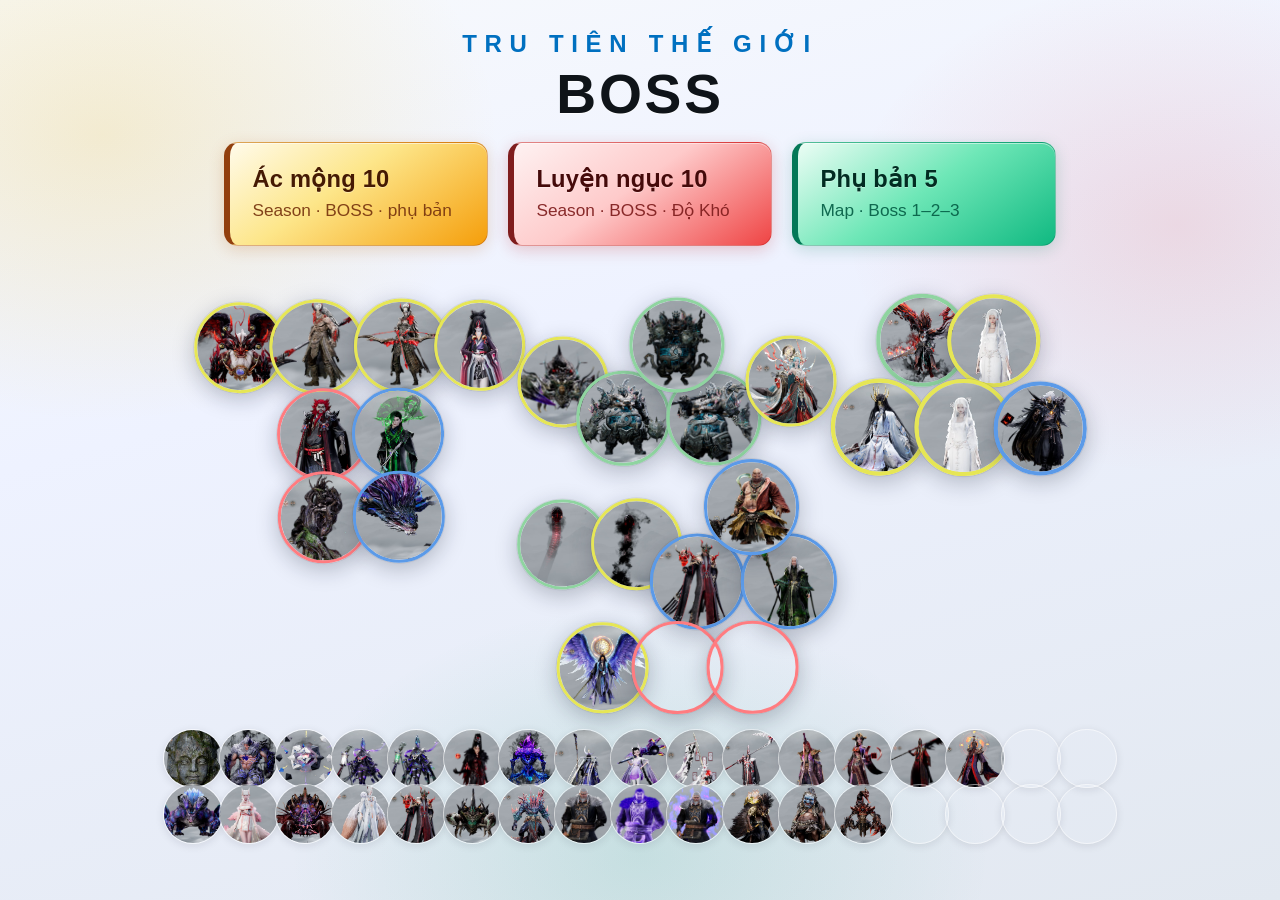
==== commit e6585021: "Update video" ====
--- a/index.html
+++ b/index.html
@@ -8,7 +8,6 @@
   </head>
   <body class="home-page">
     <div class="home-backdrop" aria-hidden="true"></div>
-    <div class="home-pb5-fill" id="home-pb5-fill" aria-hidden="true"></div>
     <div class="home-boss-deco" id="home-boss-deco" aria-hidden="true"></div>
     <main class="home-shell">
       <header class="home-header">
@@ -36,6 +35,7 @@
         </li>
       </ul>
       <div class="home-boss-strip" id="home-boss-strip" aria-hidden="true"></div>
+      <div class="home-pb5-fill" id="home-pb5-fill" aria-hidden="true"></div>
     </main>
     <script src="ac-mong-10.js"></script>
     <script src="table-app.js"></script>
--- a/ac-mong-10.css
+++ b/ac-mong-10.css
@@ -1,7 +1,15 @@
-/* Trang chủ — index: không cuộn, nội dung gói trong viewport */
+/*
+ * Trang chủ index:
+ * — Màn hẹp / xếp dọc: cuộn cả trang (html/body), đủ chỗ cho header + link + dải avatar.
+ * — Màn rộng: khóa chiều cao viewport, chỉ cuộn trong .home-shell (tránh “lọt” scroll toàn trang).
+ */
 html.home-index {
-  height: 100%;
-  overflow: hidden;
+  height: auto;
+  min-height: 100%;
+  min-height: 100dvh;
+  overflow-x: hidden;
+  overflow-y: auto;
+  -webkit-overflow-scrolling: touch;
 }
 
 /* Trang chủ */
@@ -12,21 +20,52 @@
   line-height: 1.5;
   color: #1a1d26;
   margin: 0;
-  height: 100%;
-  max-height: 100dvh;
-  padding-block: clamp(1rem, 3.5vw, 2.25rem);
+  min-height: 100%;
+  min-height: 100dvh;
+  padding-block: clamp(0.72rem, 2.8vw, 1.65rem);
   /* Chừa 2 bên rộng hơn — avatar / lưới cụm ít sát mép */
   padding-inline: clamp(1.55rem, 5.8vw, 3.6rem);
   box-sizing: border-box;
-  overflow: hidden;
-  overscroll-behavior: none;
+  overflow-x: hidden;
+  overflow-y: visible;
+  overscroll-behavior-y: auto;
   display: flex;
   flex-direction: column;
-  min-height: 0;
-}
-
-html.home-index body.home-page {
-  max-height: 100dvh;
+}
+
+@media (min-width: 1024px) {
+  html.home-index {
+    height: 100%;
+    overflow: hidden;
+    overscroll-behavior: none;
+  }
+
+  html.home-index body.home-page {
+    height: 100%;
+    max-height: 100dvh;
+    overflow: hidden;
+    overscroll-behavior: none;
+    min-height: 0;
+  }
+
+  body.home-page .home-shell {
+    flex: 1 1 auto;
+    min-height: 0;
+    overflow-x: hidden;
+    overflow-y: auto;
+    -webkit-overflow-scrolling: touch;
+    overscroll-behavior: contain;
+  }
+}
+
+/*
+ * Tham chiếu kích thước avatar BOSS (margin chồng / cụm) — ghi đè trên home tiered.
+ */
+:root {
+  --boss-avatar-ref: clamp(4.28rem, 12.35vw, 7.05rem);
+  --boss-avatar-ref-dense: clamp(3.45rem, 9.5vw, 5.95rem);
+  --boss-avatar-inter: clamp(4.1rem, 11.4vw, 6.95rem);
+  --boss-avatar-inter-dense: clamp(3.38rem, 9.1vw, 5.75rem);
 }
 
 .home-backdrop {
@@ -53,24 +92,29 @@
   pointer-events: none;
 }
 
-/* Mosaic nền PB5: 2 hàng (chia đôi số ảnh), chồng nhẹ ~6% size — home-pb5-fill.js */
+/*
+ * Mosaic Phụ bản 5 (home-pb5-fill.js): trong luồng trang, cuối .home-shell —
+ * không fixed để cuộn cùng nội dung (kể cả màn rộng scroll trong shell).
+ */
 .home-pb5-fill {
   --pb5-size: clamp(2.15rem, 5.5vw, 3.6rem);
   --pb5-overlap: 0.065; /* ~5–8% đường kính giữa hai ảnh kề / hai hàng */
-  position: fixed;
-  inset: 0;
+  position: relative;
   z-index: 0;
+  width: 100%;
+  max-width: 100%;
   pointer-events: none;
   overflow: hidden;
   box-sizing: border-box;
-  padding: clamp(0.85rem, 3vw, 1.85rem) clamp(1.1rem, 4vw, 2.35rem);
+  margin-top: clamp(0.65rem, 2.2vw, 1.35rem);
+  padding: clamp(0.5rem, 1.8vw, 1rem) clamp(1.1rem, 4vw, 2.35rem)
+    clamp(0.85rem, 3vw, 1.85rem);
   display: flex;
   flex-direction: column;
   align-items: center;
-  justify-content: flex-end;
+  justify-content: center;
   gap: 0;
-  min-height: 100%;
-  min-height: 100dvh;
+  flex-shrink: 0;
   opacity: 1;
 }
 
@@ -115,7 +159,8 @@
 @media (max-width: 639px) {
   .home-pb5-fill {
     --pb5-size: clamp(1.95rem, 6.2vw, 3rem);
-    padding: clamp(0.65rem, 2.5vw, 1.2rem) clamp(0.85rem, 3.2vw, 1.35rem);
+    padding: clamp(0.4rem, 1.6vw, 0.75rem) clamp(0.85rem, 3.2vw, 1.35rem)
+      clamp(0.65rem, 2.5vw, 1.2rem);
   }
 }
 
@@ -125,11 +170,11 @@
   width: 100%;
   max-width: min(56rem, 100%);
   margin: 0 auto;
-  flex: 1;
+  flex: 1 1 auto;
   min-height: 0;
   display: flex;
   flex-direction: column;
-  /* Không clip avatar tròn / shadow; trang vẫn khóa scroll ở body.home-page */
+  /* Màn hẹp: cuộn trang — không clip; màn rộng: overflow trong @media (min-width:1024px) */
   overflow: visible;
 }
 
@@ -145,6 +190,16 @@
   margin-left: auto;
   margin-right: auto;
   width: 100%;
+  margin-bottom: clamp(0.45rem, 1.5vw, 0.95rem);
+}
+
+body.home-page .home-kicker {
+  margin: 0 0 0.22rem;
+}
+
+body.home-page .home-title {
+  margin: 0 0 0.3rem;
+  font-size: clamp(2.2rem, 8.2vw, 3.45rem);
 }
 
 body.home-page .home-links {
@@ -152,7 +207,7 @@
   margin-left: auto;
   margin-right: auto;
   width: 100%;
-  margin-bottom: clamp(0.55rem, 1.85vw, 1.35rem);
+  margin-bottom: clamp(0.32rem, 1.15vw, 0.75rem);
 }
 
 body.home-page .home-links > li {
@@ -163,6 +218,9 @@
   white-space: nowrap;
   overflow: hidden;
   text-overflow: ellipsis;
+  min-height: 4.25rem;
+  padding: clamp(0.78rem, 2.1vw, 1.05rem) clamp(1.05rem, 3vw, 1.4rem);
+  gap: 0.32rem;
 }
 
 .home-header {
@@ -501,15 +559,15 @@
 }
 
 .home-boss-stack--diff-t1 {
-  --boss-tier-scale: 0.9333333333;
+  --boss-tier-scale: 0.98;
 }
 
 .home-boss-stack--diff-t2 {
-  --boss-tier-scale: 0.8666666667;
+  --boss-tier-scale: 0.96;
 }
 
 .home-boss-stack--diff-t3 {
-  --boss-tier-scale: 0.8;
+  --boss-tier-scale: 0.94;
 }
 
 .home-boss-stack--diff-t0 .home-boss-stack__img,
@@ -751,8 +809,22 @@
     cursor: inherit;
   }
 
+  .home-boss-stack--strip.home-boss-stack--cluster.home-boss-stack--cluster-wrap
+    .home-boss-bundle {
+    pointer-events: auto;
+    cursor: pointer;
+  }
+
+  .home-boss-stack--strip.home-boss-stack--cluster.home-boss-stack--cluster-wrap
+    .home-boss-bundle
+    .home-boss-stack__img {
+    pointer-events: none;
+    cursor: inherit;
+  }
+
   .home-boss-tier:has(.home-boss-stack__img:hover),
-  .home-boss-tier:has(.home-boss-bundle:hover) {
+  .home-boss-tier:has(.home-boss-bundle:hover),
+  .home-boss-tier:has(.home-boss-bundle.home-boss-bundle--detail-hover) {
     z-index: 10000;
   }
 
@@ -769,11 +841,39 @@
   /* Tắt animation trên ảnh hover — keyframes transform sẽ thắng scale hover nếu chỉ pause */
   .home-boss-stack--strip.home-boss-stack--cluster:not(
       .home-boss-stack--bundles
-    )
+    ):not(.home-boss-stack--cluster-wrap)
     .home-boss-stack__img:hover {
     animation: none !important;
     transform: scale(2.15);
     z-index: 999999;
+  }
+
+  /*
+   * Cụm mùa (cluster-wrap): hit-test bundle; cùng data-ac-detail-id — class detail-hover (JS) phóng đồng bộ.
+   */
+  .home-boss-stack--strip.home-boss-stack--cluster.home-boss-stack--cluster-wrap
+    .home-boss-bundle:hover,
+  .home-boss-stack--strip.home-boss-stack--cluster.home-boss-stack--cluster-wrap
+    .home-boss-bundle.home-boss-bundle--detail-hover {
+    animation: none !important;
+    /* Đồng bộ home-boss-avatars.js HOVER_SCALE; repel nhẹ hơn khi phóng nhỏ hơn */
+    transform: scale(1.68);
+    transform-origin: center center;
+    z-index: 999999;
+    filter: brightness(1.06) saturate(1.05);
+  }
+
+  .home-boss-stack--strip.home-boss-stack--cluster.home-boss-stack--cluster-wrap
+    .home-boss-bundle:hover
+    .home-boss-stack__img,
+  .home-boss-stack--strip.home-boss-stack--cluster.home-boss-stack--cluster-wrap
+    .home-boss-bundle.home-boss-bundle--detail-hover
+    .home-boss-stack__img {
+    animation: none !important;
+    transform: none;
+    box-shadow:
+      0 10px 28px rgba(15, 23, 42, 0.32),
+      0 0 0 1px rgba(15, 23, 42, 0.08);
   }
 
   /*
@@ -820,6 +920,37 @@
     .home-boss-stack__img {
     animation: none !important;
     transform: translate(var(--repel-x, 0px), var(--repel-y, 0px));
+  }
+
+  /*
+   * Repel trên cả .home-boss-bundle (không chỉ ảnh) để bbox hit-test khớp chỗ vẽ —
+   * tránh chuột trúng vùng rỗng / bị boss đang phóng che.
+   */
+  .home-boss-stack--strip.home-boss-stack--cluster.home-boss-stack--cluster-wrap.home-boss-stack--repel-active
+    .home-boss-bundle:not(:hover):not(
+      .home-boss-bundle--detail-hover
+    ).home-boss-bundle--1 {
+    animation: none !important;
+    transform: translate(var(--repel-x, 0px), var(--repel-y, 0px));
+    transition: transform 0.38s cubic-bezier(0.32, 1.05, 0.45, 1);
+  }
+
+  .home-boss-stack--strip.home-boss-stack--cluster.home-boss-stack--cluster-wrap.home-boss-stack--repel-active
+    .home-boss-bundle:not(:hover):not(.home-boss-bundle--detail-hover):not(
+      .home-boss-bundle--1
+    ) {
+    animation: none !important;
+    transform: translate(var(--repel-x, 0px), var(--repel-y, 0px)) scale(1.045);
+    transition: transform 0.38s cubic-bezier(0.32, 1.05, 0.45, 1);
+  }
+
+  @media (max-width: 480px) {
+    .home-boss-stack--strip.home-boss-stack--cluster.home-boss-stack--cluster-wrap.home-boss-stack--repel-active
+      .home-boss-bundle:not(:hover):not(.home-boss-bundle--detail-hover):not(
+        .home-boss-bundle--1
+      ) {
+      transform: translate(var(--repel-x, 0px), var(--repel-y, 0px)) scale(1.02);
+    }
   }
 }
 
@@ -872,56 +1003,129 @@
 
 .home-boss-strip--tiered {
   display: grid;
-  grid-template-columns: repeat(4, minmax(0, 1fr));
+  grid-template-columns: repeat(3, minmax(0, 1fr));
   align-items: start;
   justify-items: stretch;
-  gap: clamp(0.18rem, 0.72vw, 0.88rem);
+  justify-content: center;
+  gap: clamp(1px, 0.14vw, 3px);
 }
 
 @media (max-width: 1024px) {
   .home-boss-strip--tiered {
     grid-template-columns: repeat(2, minmax(0, 1fr));
-    gap: clamp(0.1rem, 0.62vw, 0.44rem);
+    justify-content: center;
+    gap: clamp(1px, 0.18vw, 3px);
   }
 }
 
 @media (max-width: 480px) {
   .home-boss-strip--tiered {
     grid-template-columns: minmax(0, 1fr);
-  }
-}
-
-/* Trang chủ: 4 cụm độ khó — lưới co trong shell, không dùng 100vw (tránh tràn ngang) */
+    justify-content: center;
+    gap: clamp(1px, 0.22vw, 4px);
+  }
+}
+
 body.home-page .home-boss-tier {
-  width: 100%;
+  width: max-content;
   min-width: 0;
   max-width: 100%;
 }
 
+/* Cột mùa: rộng theo nội dung — không căng full ô grid */
+body.home-page .home-boss-strip--tiered > .home-boss-tier[data-boss-season] {
+  width: max-content;
+  max-width: 100%;
+  min-width: 0;
+  box-sizing: border-box;
+  align-items: center;
+}
+
 body.home-page .home-boss-tier .home-boss-stack--strip {
-  width: 100%;
+  width: max-content;
   max-width: 100%;
 }
 
 body.home-page .home-boss-stack--strip.home-boss-stack--cluster {
-  width: 100%;
+  width: max-content;
   max-width: 100%;
   margin-inline: auto;
   box-sizing: border-box;
 }
 
-/* Trang chủ: dải 4 cụm trong shell; grid chia đều, tận dụng chiều ngang */
+/* Cụm mùa: co theo avatar, căn giữa trong cột */
+body.home-page
+  .home-boss-stack--strip.home-boss-stack--cluster.home-boss-stack--cluster-wrap {
+  width: max-content;
+  max-width: 100%;
+  align-self: center;
+  align-items: center;
+}
+
+body.home-page .home-boss-season-cluster__row {
+  width: auto;
+  max-width: 100%;
+  justify-content: center;
+  flex-wrap: wrap;
+  /* Không thêm khoảng ngang giữa các boss — overlap ~8–10% làm bằng margin âm trên bundle */
+  column-gap: 0;
+  row-gap: clamp(0.06rem, 0.5vw, 0.24rem);
+}
+
+body.home-page
+  .home-boss-season-cluster__row:has(> .home-boss-bundle:only-child) {
+  justify-content: center;
+}
+
+/* Trang chủ: dải 3 mùa — grid theo nội dung, không căng full màn; avatar nhỏ hơn, scale chủ yếu theo độ khó */
 body.home-page .home-boss-strip.home-boss-strip--tiered {
-  width: 100%;
+  /* Base avatar ~×1.5 so với bản trước; margin chồng/inter vẫn tỉ lệ theo base */
+  --home-boss-avatar-base: clamp(4.4rem, 6.75vw, 5.9rem);
+  --boss-avatar-ref: var(--home-boss-avatar-base);
+  --boss-avatar-ref-dense: calc(var(--home-boss-avatar-base) * 0.805);
+  --boss-avatar-inter: calc(var(--home-boss-avatar-base) * 0.958);
+  --boss-avatar-inter-dense: calc(var(--home-boss-avatar-base) * 0.785);
+  width: fit-content;
   max-width: 100%;
   position: relative;
   left: auto;
   transform: none;
   box-sizing: border-box;
-  padding-inline: clamp(1.45rem, 2.65vw, 2.05rem);
-  padding-bottom: clamp(0.6rem, 2vw, 1.2rem);
-  margin-top: clamp(1.75rem, 4.5vw, 3.25rem);
-  justify-content: stretch;
+  padding-inline: clamp(0px, 0.35vw, 4px);
+  padding-bottom: clamp(0.45rem, 1.5vw, 0.95rem);
+  margin-top: clamp(1.35rem, 3.5vw, 2.6rem);
+  margin-left: auto;
+  margin-right: auto;
+  justify-content: center;
+}
+
+body.home-page .home-boss-strip--tiered {
+  grid-template-columns: repeat(3, auto);
+  justify-content: center;
+  justify-items: center;
+}
+
+@media (max-width: 1024px) {
+  body.home-page .home-boss-strip--tiered {
+    grid-template-columns: repeat(2, auto);
+  }
+}
+
+@media (max-width: 480px) {
+  body.home-page .home-boss-strip--tiered {
+    grid-template-columns: max-content;
+    justify-items: center;
+  }
+
+  body.home-page .home-boss-strip.home-boss-strip--tiered {
+    --home-boss-avatar-base: clamp(4.1rem, 18.5vw, 5.35rem);
+  }
+}
+
+/* Kích thước avatar: gần cố định theo base, chỉ tách bậc độ khó (--boss-tier-scale, chênh ~2%) */
+body.home-page .home-boss-strip.home-boss-strip--tiered .home-boss-stack__img {
+  width: calc(var(--home-boss-avatar-base) * var(--boss-tier-scale, 1));
+  height: calc(var(--home-boss-avatar-base) * var(--boss-tier-scale, 1));
 }
 
 .home-boss-tier {
@@ -934,25 +1138,25 @@
   min-width: 0;
   max-width: 100%;
   overflow: visible;
-  padding-inline: clamp(0, 0.22vw, 0.1rem);
-  padding-block: clamp(0, 0.18vw, 0.06rem);
-}
-
-/* Avatar strip: scale nhẹ theo độ khó — khó nhất 100%, dễ nhất ~80% (4 bậc tuyến tính) */
+  padding-inline: 0;
+  padding-block: clamp(0, 0.1vw, 0.04rem);
+}
+
+/* Avatar strip: scale nhẹ theo độ khó — 4 bậc sát nhau (~6% từ max→min) */
 .home-boss-tier--t1000 {
   --boss-tier-scale: 1;
 }
 
 .home-boss-tier--t750 {
-  --boss-tier-scale: 0.9333333333;
+  --boss-tier-scale: 0.98;
 }
 
 .home-boss-tier--t500 {
-  --boss-tier-scale: 0.8666666667;
+  --boss-tier-scale: 0.96;
 }
 
 .home-boss-tier--tlow {
-  --boss-tier-scale: 0.8;
+  --boss-tier-scale: 0.94;
 }
 
 .home-boss-tier .home-boss-stack--strip {
@@ -980,6 +1184,76 @@
   transform: rotate(0.72deg);
 }
 
+/* Slot mùa (gom theo "Tên season"): nghiêng cột — không dùng t1000… cho viền avatar */
+.home-boss-tier--season-1 .home-boss-stack--strip {
+  transform: rotate(-0.55deg);
+}
+
+.home-boss-tier--season-2 .home-boss-stack--strip {
+  transform: rotate(-0.2deg);
+}
+
+.home-boss-tier--season-3 .home-boss-stack--strip {
+  transform: rotate(0.32deg);
+}
+
+/* Dải 3 mùa: chênh độ khó nhỏ (dễ ↔ khó ~2%) — size chủ yếu từ --home-boss-avatar-base trên home */
+.home-boss-strip--tiered .home-boss-stack--diff-t0 {
+  --boss-tier-scale: 1;
+}
+
+.home-boss-strip--tiered .home-boss-stack--diff-t1 {
+  --boss-tier-scale: 0.993;
+}
+
+.home-boss-strip--tiered .home-boss-stack--diff-t2 {
+  --boss-tier-scale: 0.986;
+}
+
+.home-boss-strip--tiered .home-boss-stack--diff-t3 {
+  --boss-tier-scale: 0.98;
+}
+
+/* Độ khó tầng 500 / <500: animation strip-b — gắn theo bundle (không còn theo cột season) */
+.home-boss-strip--tiered
+  .home-boss-bundle.home-boss-stack--diff-t2
+  .home-boss-stack__img {
+  animation: home-avl-strip-b 2.1s cubic-bezier(0.36, 0.85, 0.47, 1.1) infinite;
+}
+
+.home-boss-strip--tiered
+  .home-boss-bundle.home-boss-stack--diff-t2
+  .home-boss-stack__img:nth-child(even) {
+  animation-name: home-avl-strip-b2;
+  animation-duration: 1.75s;
+  animation-timing-function: cubic-bezier(0.5, 0, 0.5, 1.4);
+}
+
+.home-boss-strip--tiered
+  .home-boss-bundle.home-boss-stack--diff-t2
+  .home-boss-stack__img:nth-child(odd) {
+  animation-delay: 0.22s;
+}
+
+.home-boss-strip--tiered
+  .home-boss-bundle.home-boss-stack--diff-t2
+  .home-boss-stack__img:nth-child(even) {
+  animation-delay: 0.04s;
+}
+
+.home-boss-strip--tiered
+  .home-boss-bundle.home-boss-stack--diff-t3
+  .home-boss-stack__img:nth-child(odd) {
+  animation-delay: 0.1s;
+}
+
+.home-boss-strip--tiered
+  .home-boss-bundle.home-boss-stack--diff-t3
+  .home-boss-stack__img:nth-child(even) {
+  animation-name: home-avl-strip-a2;
+  animation-duration: 1.85s;
+}
+
 .home-boss-strip:not(.home-boss-strip--tiered)
   > .home-boss-stack--strip:nth-child(1) {
   transform: rotate(-0.9deg);
@@ -1001,7 +1275,7 @@
 /* Cụm strip: lưới cột×hàng; gap + margin âm nhẹ — chồng vừa phải, không dính sát quá */
 .home-boss-stack--strip.home-boss-stack--cluster:not(
     .home-boss-stack--bundles
-  ) {
+  ):not(.home-boss-stack--cluster-wrap) {
   display: grid;
   /* max-content: cột chỉ rộng bằng avatar — không chia đều 1fr (hai cột sẽ nằm sát, chồng nhờ margin âm) */
   grid-template-columns: repeat(var(--cluster-cols, 3), minmax(0, max-content));
@@ -1018,35 +1292,227 @@
 /* Tránh fallback 3 cột khi --cluster-cols lỗi: 4 ảnh → 3+1 thay vì 2×2 */
 .home-boss-stack--strip.home-boss-stack--cluster:not(
     .home-boss-stack--bundles
-  )[data-cluster-cols="2"] {
+  ):not(.home-boss-stack--cluster-wrap)[data-cluster-cols="2"] {
   grid-template-columns: repeat(2, minmax(0, max-content)) !important;
 }
 
 .home-boss-stack--strip.home-boss-stack--cluster:not(
     .home-boss-stack--bundles
-  )[data-cluster-cols="3"] {
+  ):not(.home-boss-stack--cluster-wrap)[data-cluster-cols="3"] {
   grid-template-columns: repeat(3, minmax(0, max-content));
 }
 
 .home-boss-stack--strip.home-boss-stack--cluster:not(
     .home-boss-stack--bundles
-  )[data-cluster-cols="4"] {
+  ):not(.home-boss-stack--cluster-wrap)[data-cluster-cols="4"] {
   grid-template-columns: repeat(4, minmax(0, max-content));
 }
 
 .home-boss-stack--strip.home-boss-stack--cluster:not(
     .home-boss-stack--bundles
-  )[data-cluster-cols="5"] {
+  ):not(.home-boss-stack--cluster-wrap)[data-cluster-cols="5"] {
   grid-template-columns: repeat(5, minmax(0, max-content)) !important;
 }
 
 .home-boss-stack--strip.home-boss-stack--cluster:not(
     .home-boss-stack--bundles
-  )[data-cluster-cols="6"] {
+  ):not(.home-boss-stack--cluster-wrap)[data-cluster-cols="6"] {
   grid-template-columns: repeat(6, minmax(0, max-content)) !important;
 }
 
-.home-boss-stack--strip.home-boss-stack--cluster:not(.home-boss-stack--bundles)
+/* Slot mùa: cột dọc các hàng — cụm avatar co theo nội dung, căn giữa trong section */
+.home-boss-stack--strip.home-boss-stack--cluster.home-boss-stack--cluster-wrap {
+  display: flex;
+  flex-direction: column;
+  align-items: center;
+  justify-content: flex-start;
+  align-self: center;
+  width: fit-content;
+  max-width: 100%;
+  min-width: 0;
+  margin-inline: auto;
+  padding-block: clamp(0.06rem, 0.22vw, 0.12rem);
+  gap: clamp(0.01rem, 0.12vw, 0.05rem);
+  box-sizing: border-box;
+}
+
+.home-boss-stack--strip.home-boss-stack--cluster.home-boss-stack--cluster-wrap
+  .home-boss-bundle {
+  transition:
+    transform 0.42s cubic-bezier(0.32, 1.08, 0.45, 1),
+    filter 0.32s ease-out;
+}
+
+.home-boss-season-cluster__row {
+  display: flex;
+  flex-direction: row;
+  flex-wrap: nowrap;
+  justify-content: center;
+  align-items: center;
+  width: auto;
+  max-width: 100%;
+  min-width: 0;
+}
+
+.home-boss-stack--strip.home-boss-stack--cluster.home-boss-stack--cluster-wrap
+  .home-boss-season-cluster__row
+  .home-boss-bundle--1
+  .home-boss-stack__img {
+  position: relative;
+  margin: clamp(-0.42rem, -1vw, -0.16rem);
+  z-index: 0;
+}
+
+/*
+ * Hai boss khác nhau trên cùng hàng: nén nhẹ — kéo cả bundle kế (~10% cạnh avatar).
+ * Đặt margin trên .home-boss-bundle (không chỉ ảnh) để flex/gap không nuốt overlap.
+ */
+.home-boss-stack--strip.home-boss-stack--cluster.home-boss-stack--cluster-wrap
+  .home-boss-season-cluster__row
+  .home-boss-bundle:not(:first-child) {
+  margin-left: calc(
+    var(--boss-avatar-inter) * var(--boss-tier-scale, 1) * -0.1
+  );
+}
+
+.home-boss-stack--strip.home-boss-stack--cluster.home-boss-stack--cluster-wrap.home-boss-stack--strip-dense
+  .home-boss-season-cluster__row
+  .home-boss-bundle--1
+  .home-boss-stack__img {
+  margin: clamp(-0.32rem, -0.8vw, -0.1rem);
+}
+
+.home-boss-stack--strip.home-boss-stack--cluster.home-boss-stack--cluster-wrap.home-boss-stack--strip-dense
+  .home-boss-season-cluster__row
+  .home-boss-bundle:not(:first-child) {
+  margin-left: calc(
+    var(--boss-avatar-inter-dense) * var(--boss-tier-scale, 1) * -0.1
+  );
+}
+
+/*
+ * Cụm mùa: chồng giữa các mặt cùng boss tối đa 15% cạnh (ghi đè strip bundle).
+ */
+.home-boss-stack--strip.home-boss-stack--cluster.home-boss-stack--cluster-wrap
+  .home-boss-bundle--2
+  .home-boss-stack__img:not(:first-child) {
+  margin-left: calc(var(--boss-avatar-ref) * var(--boss-tier-scale, 1) * -0.15);
+}
+
+.home-boss-stack--strip.home-boss-stack--cluster.home-boss-stack--cluster-wrap.home-boss-stack--strip-dense
+  .home-boss-bundle--2
+  .home-boss-stack__img:not(:first-child) {
+  margin-left: calc(
+    var(--boss-avatar-ref-dense) * var(--boss-tier-scale, 1) * -0.15
+  );
+}
+
+.home-boss-stack--strip.home-boss-stack--cluster.home-boss-stack--cluster-wrap
+  .home-boss-bundle--3
+  .home-boss-stack__img:nth-child(1) {
+  margin-bottom: calc(
+    var(--boss-avatar-ref) * var(--boss-tier-scale, 1) * -0.15
+  );
+  z-index: 3;
+}
+
+.home-boss-stack--strip.home-boss-stack--cluster.home-boss-stack--cluster-wrap
+  .home-boss-bundle--3
+  .home-boss-stack__img:nth-child(2) {
+  margin-right: calc(
+    var(--boss-avatar-ref) * var(--boss-tier-scale, 1) * -0.15
+  );
+  margin-top: calc(var(--boss-avatar-ref) * var(--boss-tier-scale, 1) * -0.15);
+  z-index: 0;
+}
+
+.home-boss-stack--strip.home-boss-stack--cluster.home-boss-stack--cluster-wrap
+  .home-boss-bundle--3
+  .home-boss-stack__img:nth-child(3) {
+  margin-left: calc(var(--boss-avatar-ref) * var(--boss-tier-scale, 1) * -0.15);
+  margin-top: calc(var(--boss-avatar-ref) * var(--boss-tier-scale, 1) * -0.15);
+  z-index: 0;
+}
+
+.home-boss-stack--strip.home-boss-stack--cluster.home-boss-stack--cluster-wrap.home-boss-stack--strip-dense
+  .home-boss-bundle--3
+  .home-boss-stack__img:nth-child(1) {
+  margin-bottom: calc(
+    var(--boss-avatar-ref-dense) * var(--boss-tier-scale, 1) * -0.15
+  );
+}
+
+.home-boss-stack--strip.home-boss-stack--cluster.home-boss-stack--cluster-wrap.home-boss-stack--strip-dense
+  .home-boss-bundle--3
+  .home-boss-stack__img:nth-child(2) {
+  margin-right: calc(
+    var(--boss-avatar-ref-dense) * var(--boss-tier-scale, 1) * -0.15
+  );
+  margin-top: calc(
+    var(--boss-avatar-ref-dense) * var(--boss-tier-scale, 1) * -0.15
+  );
+}
+
+.home-boss-stack--strip.home-boss-stack--cluster.home-boss-stack--cluster-wrap.home-boss-stack--strip-dense
+  .home-boss-bundle--3
+  .home-boss-stack__img:nth-child(3) {
+  margin-left: calc(
+    var(--boss-avatar-ref-dense) * var(--boss-tier-scale, 1) * -0.15
+  );
+  margin-top: calc(
+    var(--boss-avatar-ref-dense) * var(--boss-tier-scale, 1) * -0.15
+  );
+}
+
+.home-boss-stack--strip.home-boss-stack--cluster.home-boss-stack--cluster-wrap
+  .home-boss-bundle--4
+  .home-boss-stack__img:nth-child(2) {
+  margin-left: calc(var(--boss-avatar-ref) * var(--boss-tier-scale, 1) * -0.15);
+}
+
+.home-boss-stack--strip.home-boss-stack--cluster.home-boss-stack--cluster-wrap
+  .home-boss-bundle--4
+  .home-boss-stack__img:nth-child(3) {
+  margin-top: calc(var(--boss-avatar-ref) * var(--boss-tier-scale, 1) * -0.15);
+}
+
+.home-boss-stack--strip.home-boss-stack--cluster.home-boss-stack--cluster-wrap
+  .home-boss-bundle--4
+  .home-boss-stack__img:nth-child(4) {
+  margin-left: calc(var(--boss-avatar-ref) * var(--boss-tier-scale, 1) * -0.15);
+  margin-top: calc(var(--boss-avatar-ref) * var(--boss-tier-scale, 1) * -0.15);
+}
+
+.home-boss-stack--strip.home-boss-stack--cluster.home-boss-stack--cluster-wrap.home-boss-stack--strip-dense
+  .home-boss-bundle--4
+  .home-boss-stack__img:nth-child(2) {
+  margin-left: calc(
+    var(--boss-avatar-ref-dense) * var(--boss-tier-scale, 1) * -0.15
+  );
+}
+
+.home-boss-stack--strip.home-boss-stack--cluster.home-boss-stack--cluster-wrap.home-boss-stack--strip-dense
+  .home-boss-bundle--4
+  .home-boss-stack__img:nth-child(3) {
+  margin-top: calc(
+    var(--boss-avatar-ref-dense) * var(--boss-tier-scale, 1) * -0.15
+  );
+}
+
+.home-boss-stack--strip.home-boss-stack--cluster.home-boss-stack--cluster-wrap.home-boss-stack--strip-dense
+  .home-boss-bundle--4
+  .home-boss-stack__img:nth-child(4) {
+  margin-left: calc(
+    var(--boss-avatar-ref-dense) * var(--boss-tier-scale, 1) * -0.15
+  );
+  margin-top: calc(
+    var(--boss-avatar-ref-dense) * var(--boss-tier-scale, 1) * -0.15
+  );
+}
+
+.home-boss-stack--strip.home-boss-stack--cluster:not(
+    .home-boss-stack--bundles
+  ):not(.home-boss-stack--cluster-wrap)
   .home-boss-stack__img {
   position: relative;
   margin: clamp(-0.32rem, -0.8vw, -0.16rem) clamp(-0.52rem, -1.35vw, -0.28rem);
@@ -1054,20 +1520,36 @@
 }
 
 /* Chỉ xếp lớp khi không hover — nếu không, z-index này ghi đè rule :hover phía trên trong cascade */
-.home-boss-stack--strip.home-boss-stack--cluster:not(.home-boss-stack--bundles)
+.home-boss-stack--strip.home-boss-stack--cluster:not(
+    .home-boss-stack--bundles
+  ):not(.home-boss-stack--cluster-wrap)
   .home-boss-stack__img:nth-child(even):not(:hover) {
   z-index: 1;
 }
 
-.home-boss-stack--strip.home-boss-stack--cluster:not(.home-boss-stack--bundles)
+.home-boss-stack--strip.home-boss-stack--cluster.home-boss-stack--cluster-wrap
+  .home-boss-strip-face-zb
+  .home-boss-stack__img {
+  z-index: 1;
+}
+
+.home-boss-stack--strip.home-boss-stack--cluster:not(
+    .home-boss-stack--bundles
+  ):not(.home-boss-stack--cluster-wrap)
   .home-boss-stack__img:nth-child(3n + 1):not(:hover) {
+  z-index: 2;
+}
+
+.home-boss-stack--strip.home-boss-stack--cluster.home-boss-stack--cluster-wrap
+  .home-boss-strip-face-za
+  .home-boss-stack__img {
   z-index: 2;
 }
 
 /* 1 cột: chồng dọc — margin dọc hơi âm */
 .home-boss-stack--strip.home-boss-stack--cluster:not(
     .home-boss-stack--bundles
-  )[data-cluster-cols="1"]
+  ):not(.home-boss-stack--cluster-wrap)[data-cluster-cols="1"]
   .home-boss-stack__img {
   margin: clamp(-0.42rem, -1rem, -0.22rem) clamp(-0.32rem, -0.75vw, -0.16rem);
 }
@@ -1075,20 +1557,22 @@
 /* 2 cột: chồng ngang vừa */
 .home-boss-stack--strip.home-boss-stack--cluster:not(
     .home-boss-stack--bundles
-  )[data-cluster-cols="2"]
+  ):not(.home-boss-stack--cluster-wrap)[data-cluster-cols="2"]
   .home-boss-stack__img {
   margin: clamp(-0.3rem, -0.72vw, -0.14rem) clamp(-0.78rem, -1.9vw, -0.42rem);
 }
 
 .home-boss-stack--strip.home-boss-stack--cluster:not(
     .home-boss-stack--bundles
-  ).home-boss-stack--strip-dense
+  ):not(.home-boss-stack--cluster-wrap).home-boss-stack--strip-dense
   .home-boss-stack__img {
   margin: clamp(-0.28rem, -0.68vw, -0.12rem) clamp(-0.45rem, -1.15vw, -0.24rem);
 }
 
 .home-boss-stack--strip.home-boss-stack--cluster:not(
     .home-boss-stack--bundles
+  ):not(
+    .home-boss-stack--cluster-wrap
   ).home-boss-stack--strip-dense[data-cluster-cols="2"]
   .home-boss-stack__img {
   margin: clamp(-0.24rem, -0.58vw, -0.1rem) clamp(-0.65rem, -1.55vw, -0.35rem);
@@ -1126,8 +1610,8 @@
 .home-boss-tier--t750 .home-boss-stack--strip .home-boss-stack__img,
 .home-boss-tier--t500 .home-boss-stack--strip .home-boss-stack__img,
 .home-boss-tier--tlow .home-boss-stack--strip .home-boss-stack__img {
-  width: calc(clamp(4.28rem, 12.35vw, 7.05rem) * var(--boss-tier-scale, 1));
-  height: calc(clamp(4.28rem, 12.35vw, 7.05rem) * var(--boss-tier-scale, 1));
+  width: calc(var(--boss-avatar-ref) * var(--boss-tier-scale, 1));
+  height: calc(var(--boss-avatar-ref) * var(--boss-tier-scale, 1));
 }
 
 .home-boss-tier--t1000
@@ -1142,14 +1626,41 @@
 .home-boss-tier--tlow
   .home-boss-stack--strip.home-boss-stack--strip-dense
   .home-boss-stack__img {
-  width: calc(clamp(3.45rem, 9.5vw, 5.95rem) * var(--boss-tier-scale, 1));
-  height: calc(clamp(3.45rem, 9.5vw, 5.95rem) * var(--boss-tier-scale, 1));
+  width: calc(var(--boss-avatar-ref-dense) * var(--boss-tier-scale, 1));
+  height: calc(var(--boss-avatar-ref-dense) * var(--boss-tier-scale, 1));
 }
 
 .home-boss-tier--t1000 .home-boss-stack--strip.home-boss-stack--cluster,
 .home-boss-tier--t750 .home-boss-stack--strip.home-boss-stack--cluster,
 .home-boss-tier--t500 .home-boss-stack--strip.home-boss-stack--cluster,
 .home-boss-tier--tlow .home-boss-stack--strip.home-boss-stack--cluster {
+  max-width: 100%;
+}
+
+/* Cùng kích thước strip khi section là slot mùa (data-boss-season) */
+.home-boss-tier--season-1 .home-boss-stack--strip .home-boss-stack__img,
+.home-boss-tier--season-2 .home-boss-stack--strip .home-boss-stack__img,
+.home-boss-tier--season-3 .home-boss-stack--strip .home-boss-stack__img {
+  width: calc(var(--boss-avatar-inter) * var(--boss-tier-scale, 1));
+  height: calc(var(--boss-avatar-inter) * var(--boss-tier-scale, 1));
+}
+
+.home-boss-tier--season-1
+  .home-boss-stack--strip.home-boss-stack--strip-dense
+  .home-boss-stack__img,
+.home-boss-tier--season-2
+  .home-boss-stack--strip.home-boss-stack--strip-dense
+  .home-boss-stack__img,
+.home-boss-tier--season-3
+  .home-boss-stack--strip.home-boss-stack--strip-dense
+  .home-boss-stack__img {
+  width: calc(var(--boss-avatar-inter-dense) * var(--boss-tier-scale, 1));
+  height: calc(var(--boss-avatar-inter-dense) * var(--boss-tier-scale, 1));
+}
+
+.home-boss-tier--season-1 .home-boss-stack--strip.home-boss-stack--cluster,
+.home-boss-tier--season-2 .home-boss-stack--strip.home-boss-stack--cluster,
+.home-boss-tier--season-3 .home-boss-stack--strip.home-boss-stack--cluster {
   max-width: 100%;
 }
 
@@ -1219,16 +1730,14 @@
 
 /* Chồng ~17% đường kính — bám theo size avatar tier */
 .home-boss-bundle--2 .home-boss-stack__img:not(:first-child) {
-  margin-left: calc(
-    clamp(4.28rem, 12.35vw, 7.05rem) * var(--boss-tier-scale, 1) * -0.17
-  );
+  margin-left: calc(var(--boss-avatar-ref) * var(--boss-tier-scale, 1) * -0.17);
 }
 
 .home-boss-stack--strip-dense
   .home-boss-bundle--2
   .home-boss-stack__img:not(:first-child) {
   margin-left: calc(
-    clamp(3.45rem, 9.5vw, 5.95rem) * var(--boss-tier-scale, 1) * -0.17
+    var(--boss-avatar-ref-dense) * var(--boss-tier-scale, 1) * -0.17
   );
 }
 
@@ -1250,7 +1759,7 @@
   position: relative;
   z-index: 3;
   margin-bottom: calc(
-    clamp(4.28rem, 12.35vw, 7.05rem) * var(--boss-tier-scale, 1) * -0.1
+    var(--boss-avatar-ref) * var(--boss-tier-scale, 1) * -0.1
   );
 }
 
@@ -1258,7 +1767,7 @@
   .home-boss-bundle--3
   .home-boss-stack__img:nth-child(1) {
   margin-bottom: calc(
-    clamp(3.45rem, 9.5vw, 5.95rem) * var(--boss-tier-scale, 1) * -0.1
+    var(--boss-avatar-ref-dense) * var(--boss-tier-scale, 1) * -0.1
   );
 }
 
@@ -1269,11 +1778,9 @@
   position: relative;
   z-index: 0;
   margin-right: calc(
-    clamp(4.28rem, 12.35vw, 7.05rem) * var(--boss-tier-scale, 1) * -0.08
+    var(--boss-avatar-ref) * var(--boss-tier-scale, 1) * -0.08
   );
-  margin-top: calc(
-    clamp(4.28rem, 12.35vw, 7.05rem) * var(--boss-tier-scale, 1) * -0.18
-  );
+  margin-top: calc(var(--boss-avatar-ref) * var(--boss-tier-scale, 1) * -0.18);
 }
 
 .home-boss-bundle--3 .home-boss-stack__img:nth-child(3) {
@@ -1281,22 +1788,18 @@
   grid-column: 2;
   position: relative;
   z-index: 0;
-  margin-left: calc(
-    clamp(4.28rem, 12.35vw, 7.05rem) * var(--boss-tier-scale, 1) * -0.08
-  );
-  margin-top: calc(
-    clamp(4.28rem, 12.35vw, 7.05rem) * var(--boss-tier-scale, 1) * -0.18
-  );
+  margin-left: calc(var(--boss-avatar-ref) * var(--boss-tier-scale, 1) * -0.08);
+  margin-top: calc(var(--boss-avatar-ref) * var(--boss-tier-scale, 1) * -0.18);
 }
 
 .home-boss-stack--strip-dense
   .home-boss-bundle--3
   .home-boss-stack__img:nth-child(2) {
   margin-right: calc(
-    clamp(3.45rem, 9.5vw, 5.95rem) * var(--boss-tier-scale, 1) * -0.08
+    var(--boss-avatar-ref-dense) * var(--boss-tier-scale, 1) * -0.08
   );
   margin-top: calc(
-    clamp(3.45rem, 9.5vw, 5.95rem) * var(--boss-tier-scale, 1) * -0.18
+    var(--boss-avatar-ref-dense) * var(--boss-tier-scale, 1) * -0.18
   );
 }
 
@@ -1304,10 +1807,10 @@
   .home-boss-bundle--3
   .home-boss-stack__img:nth-child(3) {
   margin-left: calc(
-    clamp(3.45rem, 9.5vw, 5.95rem) * var(--boss-tier-scale, 1) * -0.08
+    var(--boss-avatar-ref-dense) * var(--boss-tier-scale, 1) * -0.08
   );
   margin-top: calc(
-    clamp(3.45rem, 9.5vw, 5.95rem) * var(--boss-tier-scale, 1) * -0.18
+    var(--boss-avatar-ref-dense) * var(--boss-tier-scale, 1) * -0.18
   );
 }
 
@@ -1336,9 +1839,7 @@
   grid-row: 1;
   position: relative;
   z-index: 2;
-  margin-left: calc(
-    clamp(4.28rem, 12.35vw, 7.05rem) * var(--boss-tier-scale, 1) * -0.12
-  );
+  margin-left: calc(var(--boss-avatar-ref) * var(--boss-tier-scale, 1) * -0.12);
 }
 
 .home-boss-bundle--4 .home-boss-stack__img:nth-child(3) {
@@ -1346,9 +1847,7 @@
   grid-row: 2;
   position: relative;
   z-index: 1;
-  margin-top: calc(
-    clamp(4.28rem, 12.35vw, 7.05rem) * var(--boss-tier-scale, 1) * -0.12
-  );
+  margin-top: calc(var(--boss-avatar-ref) * var(--boss-tier-scale, 1) * -0.12);
 }
 
 .home-boss-bundle--4 .home-boss-stack__img:nth-child(4) {
@@ -1356,19 +1855,15 @@
   grid-row: 2;
   position: relative;
   z-index: 1;
-  margin-left: calc(
-    clamp(4.28rem, 12.35vw, 7.05rem) * var(--boss-tier-scale, 1) * -0.12
-  );
-  margin-top: calc(
-    clamp(4.28rem, 12.35vw, 7.05rem) * var(--boss-tier-scale, 1) * -0.12
-  );
+  margin-left: calc(var(--boss-avatar-ref) * var(--boss-tier-scale, 1) * -0.12);
+  margin-top: calc(var(--boss-avatar-ref) * var(--boss-tier-scale, 1) * -0.12);
 }
 
 .home-boss-stack--strip-dense
   .home-boss-bundle--4
   .home-boss-stack__img:nth-child(2) {
   margin-left: calc(
-    clamp(3.45rem, 9.5vw, 5.95rem) * var(--boss-tier-scale, 1) * -0.12
+    var(--boss-avatar-ref-dense) * var(--boss-tier-scale, 1) * -0.12
   );
 }
 
@@ -1376,7 +1871,7 @@
   .home-boss-bundle--4
   .home-boss-stack__img:nth-child(3) {
   margin-top: calc(
-    clamp(3.45rem, 9.5vw, 5.95rem) * var(--boss-tier-scale, 1) * -0.12
+    var(--boss-avatar-ref-dense) * var(--boss-tier-scale, 1) * -0.12
   );
 }
 
@@ -1384,10 +1879,10 @@
   .home-boss-bundle--4
   .home-boss-stack__img:nth-child(4) {
   margin-left: calc(
-    clamp(3.45rem, 9.5vw, 5.95rem) * var(--boss-tier-scale, 1) * -0.12
+    var(--boss-avatar-ref-dense) * var(--boss-tier-scale, 1) * -0.12
   );
   margin-top: calc(
-    clamp(3.45rem, 9.5vw, 5.95rem) * var(--boss-tier-scale, 1) * -0.12
+    var(--boss-avatar-ref-dense) * var(--boss-tier-scale, 1) * -0.12
   );
 }
 
@@ -1429,6 +1924,14 @@
 }
 
 @media (max-width: 639px) {
+  /* Strip / cluster dùng var(--boss-avatar-*) — thu nhỏ so với desktop */
+  :root {
+    --boss-avatar-ref: clamp(3.35rem, 15vw, 4.75rem);
+    --boss-avatar-ref-dense: clamp(2.72rem, 12vw, 3.95rem);
+    --boss-avatar-inter: clamp(3.2rem, 14vw, 4.55rem);
+    --boss-avatar-inter-dense: clamp(2.62rem, 11.5vw, 3.85rem);
+  }
+
   .home-boss-deco {
     opacity: 0.52;
   }
@@ -1444,8 +1947,8 @@
   }
 
   .home-boss-stack--strip .home-boss-stack__img {
-    width: clamp(3.45rem, 16vw, 4.85rem);
-    height: clamp(3.45rem, 16vw, 4.85rem);
+    width: var(--boss-avatar-ref);
+    height: var(--boss-avatar-ref);
     border-width: 3px;
   }
 
@@ -1455,8 +1958,8 @@
   }
 
   .home-boss-stack--strip-dense .home-boss-stack__img {
-    width: clamp(2.75rem, 8.25vw, 4.15rem);
-    height: clamp(2.75rem, 8.25vw, 4.15rem);
+    width: var(--boss-avatar-ref-dense);
+    height: var(--boss-avatar-ref-dense);
     border-width: 2px;
   }
 
@@ -1466,12 +1969,12 @@
   }
 
   .home-boss-strip--tiered {
-    gap: clamp(0.14rem, 0.78vw, 0.3rem);
+    gap: clamp(1px, 0.35vw, 5px);
   }
 
   .home-boss-stack--strip.home-boss-stack--cluster:not(
       .home-boss-stack--bundles
-    )
+    ):not(.home-boss-stack--cluster-wrap)
     .home-boss-stack__img {
     margin: clamp(-0.28rem, -1.05vw, -0.14rem)
       clamp(-0.45rem, -1.65vw, -0.24rem);
@@ -1479,30 +1982,62 @@
 
   .home-boss-stack--strip.home-boss-stack--cluster:not(
       .home-boss-stack--bundles
-    )[data-cluster-cols="1"]
+    ):not(.home-boss-stack--cluster-wrap)[data-cluster-cols="1"]
     .home-boss-stack__img {
     margin: clamp(-0.36rem, -1.2vw, -0.2rem) clamp(-0.28rem, -0.95vw, -0.14rem);
   }
 
   .home-boss-stack--strip.home-boss-stack--cluster:not(
       .home-boss-stack--bundles
-    )[data-cluster-cols="2"]
+    ):not(.home-boss-stack--cluster-wrap)[data-cluster-cols="2"]
     .home-boss-stack__img {
     margin: clamp(-0.26rem, -0.95vw, -0.12rem) clamp(-0.68rem, -2.2vw, -0.38rem);
   }
 
   .home-boss-stack--strip.home-boss-stack--cluster:not(
       .home-boss-stack--bundles
-    ).home-boss-stack--strip-dense
+    ):not(.home-boss-stack--cluster-wrap).home-boss-stack--strip-dense
     .home-boss-stack__img {
     margin: clamp(-0.22rem, -0.85vw, -0.1rem) clamp(-0.38rem, -1.35vw, -0.2rem);
   }
 
   .home-boss-stack--strip.home-boss-stack--cluster:not(
       .home-boss-stack--bundles
+    ):not(
+      .home-boss-stack--cluster-wrap
     ).home-boss-stack--strip-dense[data-cluster-cols="2"]
     .home-boss-stack__img {
     margin: clamp(-0.2rem, -0.75vw, -0.08rem) clamp(-0.55rem, -1.85vw, -0.32rem);
+  }
+
+  .home-boss-stack--strip.home-boss-stack--cluster.home-boss-stack--cluster-wrap
+    .home-boss-season-cluster__row
+    .home-boss-bundle--1
+    .home-boss-stack__img {
+    margin: clamp(-0.36rem, -1.2vw, -0.2rem);
+  }
+
+  .home-boss-stack--strip.home-boss-stack--cluster.home-boss-stack--cluster-wrap
+    .home-boss-season-cluster__row
+    .home-boss-bundle:not(:first-child) {
+    margin-left: calc(
+      var(--boss-avatar-ref) * var(--boss-tier-scale, 1) * -0.1
+    );
+  }
+
+  .home-boss-stack--strip.home-boss-stack--cluster.home-boss-stack--cluster-wrap.home-boss-stack--strip-dense
+    .home-boss-season-cluster__row
+    .home-boss-bundle--1
+    .home-boss-stack__img {
+    margin: clamp(-0.28rem, -1.05vw, -0.14rem);
+  }
+
+  .home-boss-stack--strip.home-boss-stack--cluster.home-boss-stack--cluster-wrap.home-boss-stack--strip-dense
+    .home-boss-season-cluster__row
+    .home-boss-bundle:not(:first-child) {
+    margin-left: calc(
+      var(--boss-avatar-ref-dense) * var(--boss-tier-scale, 1) * -0.1
+    );
   }
 
   .home-boss-bundle--2 .home-boss-stack__img:not(:first-child) {
@@ -1647,6 +2182,26 @@
     .home-boss-stack__img {
     width: calc(clamp(2.85rem, 8.5vw, 4.35rem) * var(--boss-tier-scale, 1));
     height: calc(clamp(2.85rem, 8.5vw, 4.35rem) * var(--boss-tier-scale, 1));
+  }
+
+  .home-boss-tier--season-1 .home-boss-stack--strip .home-boss-stack__img,
+  .home-boss-tier--season-2 .home-boss-stack--strip .home-boss-stack__img,
+  .home-boss-tier--season-3 .home-boss-stack--strip .home-boss-stack__img {
+    width: calc(clamp(3.45rem, 14.5vw, 5rem) * var(--boss-tier-scale, 1));
+    height: calc(clamp(3.45rem, 14.5vw, 5rem) * var(--boss-tier-scale, 1));
+  }
+
+  .home-boss-tier--season-1
+    .home-boss-stack--strip.home-boss-stack--strip-dense
+    .home-boss-stack__img,
+  .home-boss-tier--season-2
+    .home-boss-stack--strip.home-boss-stack--strip-dense
+    .home-boss-stack__img,
+  .home-boss-tier--season-3
+    .home-boss-stack--strip.home-boss-stack--strip-dense
+    .home-boss-stack__img {
+    width: calc(clamp(2.85rem, 8.2vw, 4.35rem) * var(--boss-tier-scale, 1));
+    height: calc(clamp(2.85rem, 8.2vw, 4.35rem) * var(--boss-tier-scale, 1));
   }
 
   .home-boss-stack--diff-t0 .home-boss-stack__img,
@@ -2702,12 +3257,32 @@
 }
 
 @media (min-width: 1150px) {
-  body:is(.boss-detail-page--ac-mong-detail, .boss-detail-page--luyen-detail)
+  body.boss-detail-page--luyen-detail
     .boss-detail__layout:not(.boss-detail__layout--no-video) {
     grid-template-columns:
       minmax(550px, 1.35fr)
       minmax(0, max-content)
       minmax(400px, 2.4fr);
+  }
+
+  /* Cột video tối thiểu 680px khi chưa wrap (3 cột cùng hàng) */
+  body.boss-detail-page--ac-mong-detail
+    .boss-detail__layout:not(.boss-detail__layout--no-video) {
+    grid-template-columns:
+      minmax(550px, 1.35fr)
+      minmax(0, max-content)
+      minmax(680px, 2.4fr);
+  }
+}
+
+/* Viewport hẹp: không còn 3 cột cố định — video rộng theo 100% / tối đa viewport */
+@media (max-width: 1149px) {
+  body.boss-detail-page--ac-mong-detail
+    .boss-detail__layout--ac-mong-3col
+    > .boss-detail__aside--videos {
+    width: min(100%, 100vw);
+    max-width: 100%;
+    min-width: 0;
   }
 }
 
@@ -2876,14 +3451,110 @@
   container-name: boss-video;
 }
 
+body.boss-detail-page .boss-detail__video-heading-row {
+  display: flex;
+  flex-wrap: wrap;
+  align-items: center;
+  justify-content: space-between;
+  gap: 0.4rem 0.65rem;
+  margin: 0 0 0.15rem;
+}
+
 body.boss-detail-page .boss-detail__video-heading {
-  flex: 0 0 auto;
-  margin: 0 0 0.15rem;
+  flex: 1 1 auto;
+  margin: 0;
   font-size: 0.82rem;
   font-weight: 800;
   color: #334155;
   letter-spacing: 0.04em;
   text-transform: uppercase;
+}
+
+body.boss-detail-page .boss-detail__video-popout-btn {
+  flex: 0 0 auto;
+  margin: 0;
+  padding: 0.35rem 0.65rem;
+  font-size: 0.72rem;
+  font-weight: 700;
+  letter-spacing: 0.03em;
+  text-transform: uppercase;
+  color: #0f172a;
+  background: linear-gradient(180deg, #f8fafc 0%, #e2e8f0 100%);
+  border: 1px solid rgba(15, 23, 42, 0.18);
+  border-radius: 8px;
+  cursor: pointer;
+  box-shadow: 0 1px 2px rgba(15, 23, 42, 0.06);
+  transition:
+    background 0.15s ease,
+    border-color 0.15s ease,
+    box-shadow 0.15s ease;
+}
+
+body.boss-detail-page .boss-detail__video-popout-btn:hover {
+  background: linear-gradient(180deg, #fff 0%, #f1f5f9 100%);
+  border-color: rgba(15, 23, 42, 0.28);
+}
+
+body.boss-detail-page .boss-detail__video-popout-btn:focus-visible {
+  outline: 2px solid #3b82f6;
+  outline-offset: 2px;
+}
+
+html.boss-detail--video-popout-active {
+  overflow: hidden;
+}
+
+.boss-detail__video-popout-backdrop {
+  position: fixed;
+  inset: 0;
+  z-index: 10040;
+  background: rgba(15, 23, 42, 0.52);
+  backdrop-filter: blur(2px);
+}
+
+/* Chế độ phóng: khối video căn giữa, ~85% ngang, vùng player 16:9 */
+body.boss-detail-page
+  .boss-detail__aside--videos.boss-detail__aside--videos--popout {
+  position: fixed;
+  left: 50%;
+  top: 50%;
+  transform: translate(-50%, -50%);
+  z-index: 10050;
+  width: 92%;
+  max-width: min(92vw, 100rem);
+  margin: 0;
+  align-self: center;
+  box-sizing: border-box;
+  max-height: min(95vh, 100%);
+  overflow: auto;
+  box-shadow:
+    0 8px 40px rgba(15, 23, 42, 0.35),
+    0 0 0 1px rgba(255, 255, 255, 0.06);
+}
+
+/* Một video: stack = khối 16:9; nhiều video: mỗi frame giữ 16:9, stack cao theo cột */
+body.boss-detail-page
+  .boss-detail__aside--videos.boss-detail__aside--videos--popout
+  .boss-detail__video-stack:has(> .boss-detail__video-frame:only-child) {
+  width: 100%;
+  aspect-ratio: 16 / 9;
+  flex: 0 0 auto;
+  min-height: 0;
+  max-height: min(calc(92vw * 9 / 16), calc(95vh - 3.5rem));
+}
+
+body.boss-detail-page
+  .boss-detail__aside--videos.boss-detail__aside--videos--popout
+  .boss-detail__video-stack:not(:has(> .boss-detail__video-frame:only-child)) {
+  width: 100%;
+  max-height: calc(92vh - 3.5rem);
+  overflow: auto;
+}
+
+body.boss-detail-page
+  .boss-detail__aside--videos.boss-detail__aside--videos--popout
+  .boss-detail__video-frame {
+  min-height: 0;
 }
 
 body.boss-detail-page .boss-detail__video-stack {
@@ -2910,12 +3581,18 @@
   box-shadow: 0 4px 16px rgba(15, 23, 42, 0.12);
 }
 
-body.boss-detail-page .boss-detail__video-frame iframe {
+body.boss-detail-page .boss-detail__video-frame iframe,
+body.boss-detail-page .boss-detail__video-frame video {
   position: absolute;
   inset: 0;
   width: 100%;
   height: 100%;
   border: none;
+}
+
+body.boss-detail-page .boss-detail__video-frame video {
+  object-fit: contain;
+  background: #000;
 }
 
 /*
@@ -2962,6 +3639,15 @@
   .boss-detail__aside--videos:nth-child(3) {
     grid-column: 1 / -1;
   }
+
+  /* Đã wrap (video full hàng): không giữ min 680px — rộng tối đa theo viewport */
+  body.boss-detail-page--ac-mong-detail
+    .boss-detail__layout--ac-mong-3col
+    > .boss-detail__aside--videos:nth-child(3) {
+    width: min(100%, 100vw);
+    max-width: 100%;
+    min-width: 0;
+  }
 }
 
 /* Ác mộng 3 cột: khi cột xếp chồng, tách ảnh / video bằng viền ngang */
@@ -2975,6 +3661,14 @@
   .boss-detail__layout--ac-mong-3col .boss-detail__aside--videos {
     border-top: 1px solid #e2e8f0;
     padding-top: 0.65rem;
+  }
+
+  body.boss-detail-page--ac-mong-detail
+    .boss-detail__layout--ac-mong-3col
+    > .boss-detail__aside--videos {
+    width: min(100%, 100vw);
+    max-width: 100%;
+    min-width: 0;
   }
 }
 
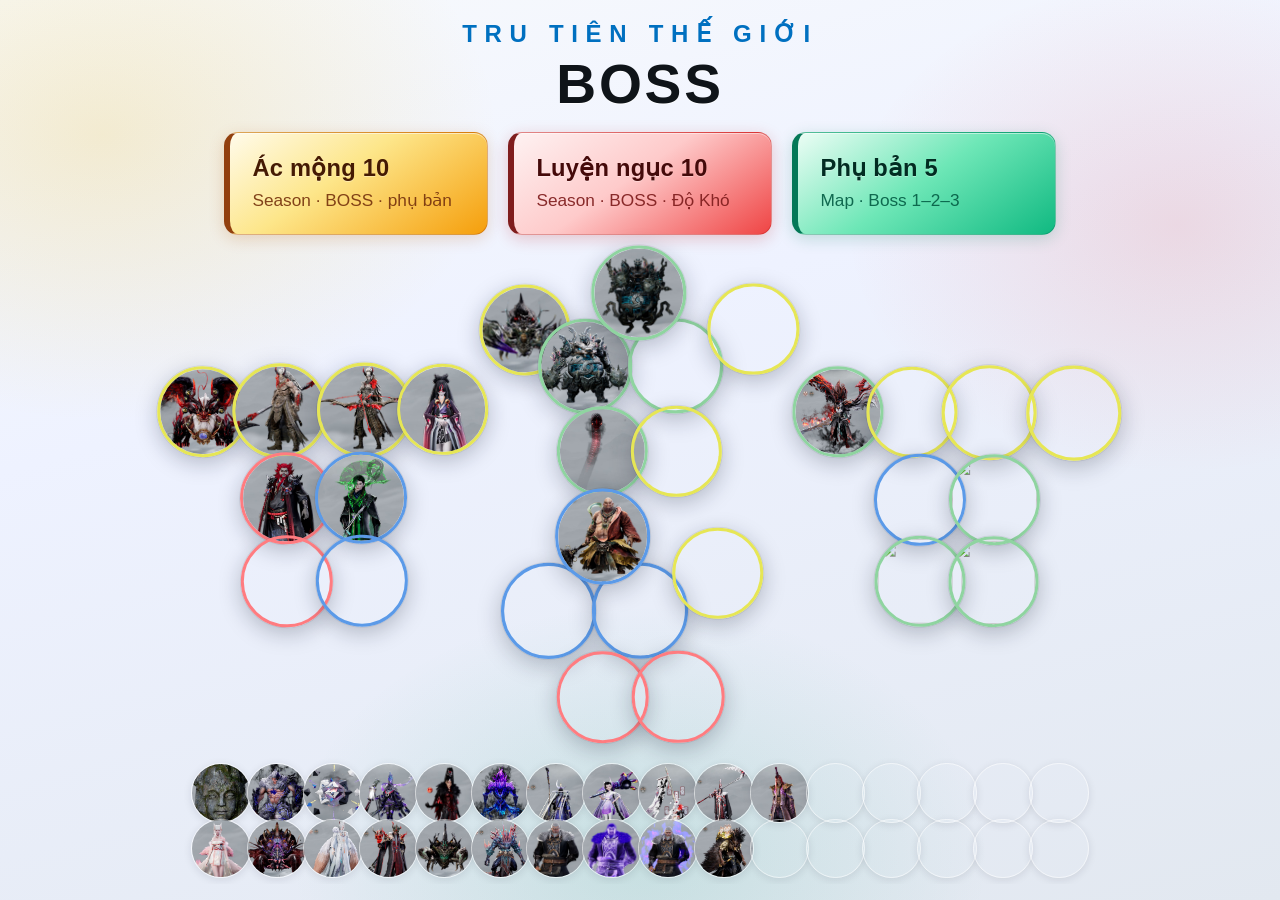
==== commit 6c1345d0: "refactor code" ====
--- a/index.html
+++ b/index.html
@@ -34,9 +34,14 @@
           </a>
         </li>
       </ul>
-      <div class="home-boss-strip" id="home-boss-strip" aria-hidden="true"></div>
+      <div
+        class="home-boss-strip"
+        id="home-boss-strip"
+        aria-hidden="true"
+      ></div>
       <div class="home-pb5-fill" id="home-pb5-fill" aria-hidden="true"></div>
     </main>
+    <script src="ac-mong-10-trailer.js"></script>
     <script src="ac-mong-10.js"></script>
     <script src="table-app.js"></script>
     <script src="home-boss-avatars.js"></script>
--- a/ac-mong-10.css
+++ b/ac-mong-10.css
@@ -22,7 +22,7 @@
   margin: 0;
   min-height: 100%;
   min-height: 100dvh;
-  padding-block: clamp(0.72rem, 2.8vw, 1.65rem);
+  padding-block: clamp(0.25rem, 2vw, 1rem);
   /* Chừa 2 bên rộng hơn — avatar / lưới cụm ít sát mép */
   padding-inline: clamp(1.55rem, 5.8vw, 3.6rem);
   box-sizing: border-box;
@@ -108,7 +108,7 @@
   box-sizing: border-box;
   margin-top: clamp(0.65rem, 2.2vw, 1.35rem);
   padding: clamp(0.5rem, 1.8vw, 1rem) clamp(1.1rem, 4vw, 2.35rem)
-    clamp(0.85rem, 3vw, 1.85rem);
+    clamp(0.15rem, 1vw, 0.35rem);
   display: flex;
   flex-direction: column;
   align-items: center;
@@ -877,6 +877,222 @@
   }
 
   /*
+   * Cụm 3 (tam giác): bù translateX cho ảnh trên (tâm quang học hay lệch phải khi đổi margin).
+   */
+  .home-boss-stack--strip.home-boss-stack--cluster.home-boss-stack--cluster-wrap
+    .home-boss-bundle--3:hover
+    .home-boss-stack__img:nth-child(1),
+  .home-boss-stack--strip.home-boss-stack--cluster.home-boss-stack--cluster-wrap
+    .home-boss-bundle--3.home-boss-bundle--detail-hover
+    .home-boss-stack__img:nth-child(1) {
+    transform: translateX(
+      calc(var(--boss-avatar-ref) * var(--boss-tier-scale, 1) * -0.11)
+    );
+  }
+
+  .home-boss-stack--strip.home-boss-stack--cluster.home-boss-stack--cluster-wrap.home-boss-stack--strip-dense
+    .home-boss-bundle--3:hover
+    .home-boss-stack__img:nth-child(1),
+  .home-boss-stack--strip.home-boss-stack--cluster.home-boss-stack--cluster-wrap.home-boss-stack--strip-dense
+    .home-boss-bundle--3.home-boss-bundle--detail-hover
+    .home-boss-stack__img:nth-child(1) {
+    transform: translateX(
+      calc(var(--boss-avatar-ref-dense) * var(--boss-tier-scale, 1) * -0.11)
+    );
+  }
+
+  /*
+   * Cụm 2–4 mặt cùng boss: khi hover bớt chồng so với rest (-15%).
+   * Cụm 2: -5.2% cạnh; cụm 3–4: rule kế tiếp.
+   */
+  .home-boss-stack--strip.home-boss-stack--cluster.home-boss-stack--cluster-wrap
+    .home-boss-bundle--2:hover
+    .home-boss-stack__img:not(:first-child),
+  .home-boss-stack--strip.home-boss-stack--cluster.home-boss-stack--cluster-wrap
+    .home-boss-bundle--2.home-boss-bundle--detail-hover
+    .home-boss-stack__img:not(:first-child) {
+    margin-left: calc(
+      var(--boss-avatar-ref) * var(--boss-tier-scale, 1) * -0.052
+    );
+    transition: margin 0.32s ease-out;
+  }
+
+  .home-boss-stack--strip.home-boss-stack--cluster.home-boss-stack--cluster-wrap.home-boss-stack--strip-dense
+    .home-boss-bundle--2:hover
+    .home-boss-stack__img:not(:first-child),
+  .home-boss-stack--strip.home-boss-stack--cluster.home-boss-stack--cluster-wrap.home-boss-stack--strip-dense
+    .home-boss-bundle--2.home-boss-bundle--detail-hover
+    .home-boss-stack__img:not(:first-child) {
+    margin-left: calc(
+      var(--boss-avatar-ref-dense) * var(--boss-tier-scale, 1) * -0.052
+    );
+    transition: margin 0.32s ease-out;
+  }
+
+  .home-boss-stack--strip.home-boss-stack--cluster.home-boss-stack--cluster-wrap
+    .home-boss-bundle--3:hover
+    .home-boss-stack__img:nth-child(1),
+  .home-boss-stack--strip.home-boss-stack--cluster.home-boss-stack--cluster-wrap
+    .home-boss-bundle--3.home-boss-bundle--detail-hover
+    .home-boss-stack__img:nth-child(1) {
+    margin-bottom: calc(
+      var(--boss-avatar-ref) * var(--boss-tier-scale, 1) * -0.08
+    );
+    transition: margin 0.32s ease-out;
+  }
+
+  .home-boss-stack--strip.home-boss-stack--cluster.home-boss-stack--cluster-wrap
+    .home-boss-bundle--3:hover
+    .home-boss-stack__img:nth-child(2),
+  .home-boss-stack--strip.home-boss-stack--cluster.home-boss-stack--cluster-wrap
+    .home-boss-bundle--3.home-boss-bundle--detail-hover
+    .home-boss-stack__img:nth-child(2) {
+    /* Ngang: chồng gần rest (-0.12) để hai mặt dưới không tách quá; dọc vẫn bớt chồng (-0.08). */
+    margin-right: calc(
+      var(--boss-avatar-ref) * var(--boss-tier-scale, 1) * -0.12
+    );
+    margin-top: calc(
+      var(--boss-avatar-ref) * var(--boss-tier-scale, 1) * -0.08
+    );
+    transition: margin 0.32s ease-out;
+  }
+
+  .home-boss-stack--strip.home-boss-stack--cluster.home-boss-stack--cluster-wrap
+    .home-boss-bundle--3:hover
+    .home-boss-stack__img:nth-child(3),
+  .home-boss-stack--strip.home-boss-stack--cluster.home-boss-stack--cluster-wrap
+    .home-boss-bundle--3.home-boss-bundle--detail-hover
+    .home-boss-stack__img:nth-child(3) {
+    margin-left: calc(
+      var(--boss-avatar-ref) * var(--boss-tier-scale, 1) * -0.12
+    );
+    margin-top: calc(
+      var(--boss-avatar-ref) * var(--boss-tier-scale, 1) * -0.08
+    );
+    transition: margin 0.32s ease-out;
+  }
+
+  .home-boss-stack--strip.home-boss-stack--cluster.home-boss-stack--cluster-wrap.home-boss-stack--strip-dense
+    .home-boss-bundle--3:hover
+    .home-boss-stack__img:nth-child(1),
+  .home-boss-stack--strip.home-boss-stack--cluster.home-boss-stack--cluster-wrap.home-boss-stack--strip-dense
+    .home-boss-bundle--3.home-boss-bundle--detail-hover
+    .home-boss-stack__img:nth-child(1) {
+    margin-bottom: calc(
+      var(--boss-avatar-ref-dense) * var(--boss-tier-scale, 1) * -0.08
+    );
+    transition: margin 0.32s ease-out;
+  }
+
+  .home-boss-stack--strip.home-boss-stack--cluster.home-boss-stack--cluster-wrap.home-boss-stack--strip-dense
+    .home-boss-bundle--3:hover
+    .home-boss-stack__img:nth-child(2),
+  .home-boss-stack--strip.home-boss-stack--cluster.home-boss-stack--cluster-wrap.home-boss-stack--strip-dense
+    .home-boss-bundle--3.home-boss-bundle--detail-hover
+    .home-boss-stack__img:nth-child(2) {
+    margin-right: calc(
+      var(--boss-avatar-ref-dense) * var(--boss-tier-scale, 1) * -0.12
+    );
+    margin-top: calc(
+      var(--boss-avatar-ref-dense) * var(--boss-tier-scale, 1) * -0.08
+    );
+    transition: margin 0.32s ease-out;
+  }
+
+  .home-boss-stack--strip.home-boss-stack--cluster.home-boss-stack--cluster-wrap.home-boss-stack--strip-dense
+    .home-boss-bundle--3:hover
+    .home-boss-stack__img:nth-child(3),
+  .home-boss-stack--strip.home-boss-stack--cluster.home-boss-stack--cluster-wrap.home-boss-stack--strip-dense
+    .home-boss-bundle--3.home-boss-bundle--detail-hover
+    .home-boss-stack__img:nth-child(3) {
+    margin-left: calc(
+      var(--boss-avatar-ref-dense) * var(--boss-tier-scale, 1) * -0.12
+    );
+    margin-top: calc(
+      var(--boss-avatar-ref-dense) * var(--boss-tier-scale, 1) * -0.08
+    );
+    transition: margin 0.32s ease-out;
+  }
+
+  .home-boss-stack--strip.home-boss-stack--cluster.home-boss-stack--cluster-wrap
+    .home-boss-bundle--4:hover
+    .home-boss-stack__img:nth-child(2),
+  .home-boss-stack--strip.home-boss-stack--cluster.home-boss-stack--cluster-wrap
+    .home-boss-bundle--4.home-boss-bundle--detail-hover
+    .home-boss-stack__img:nth-child(2) {
+    margin-left: calc(
+      var(--boss-avatar-ref) * var(--boss-tier-scale, 1) * -0.08
+    );
+    transition: margin 0.32s ease-out;
+  }
+
+  .home-boss-stack--strip.home-boss-stack--cluster.home-boss-stack--cluster-wrap
+    .home-boss-bundle--4:hover
+    .home-boss-stack__img:nth-child(3),
+  .home-boss-stack--strip.home-boss-stack--cluster.home-boss-stack--cluster-wrap
+    .home-boss-bundle--4.home-boss-bundle--detail-hover
+    .home-boss-stack__img:nth-child(3) {
+    margin-top: calc(
+      var(--boss-avatar-ref) * var(--boss-tier-scale, 1) * -0.08
+    );
+    transition: margin 0.32s ease-out;
+  }
+
+  .home-boss-stack--strip.home-boss-stack--cluster.home-boss-stack--cluster-wrap
+    .home-boss-bundle--4:hover
+    .home-boss-stack__img:nth-child(4),
+  .home-boss-stack--strip.home-boss-stack--cluster.home-boss-stack--cluster-wrap
+    .home-boss-bundle--4.home-boss-bundle--detail-hover
+    .home-boss-stack__img:nth-child(4) {
+    margin-left: calc(
+      var(--boss-avatar-ref) * var(--boss-tier-scale, 1) * -0.08
+    );
+    margin-top: calc(
+      var(--boss-avatar-ref) * var(--boss-tier-scale, 1) * -0.08
+    );
+    transition: margin 0.32s ease-out;
+  }
+
+  .home-boss-stack--strip.home-boss-stack--cluster.home-boss-stack--cluster-wrap.home-boss-stack--strip-dense
+    .home-boss-bundle--4:hover
+    .home-boss-stack__img:nth-child(2),
+  .home-boss-stack--strip.home-boss-stack--cluster.home-boss-stack--cluster-wrap.home-boss-stack--strip-dense
+    .home-boss-bundle--4.home-boss-bundle--detail-hover
+    .home-boss-stack__img:nth-child(2) {
+    margin-left: calc(
+      var(--boss-avatar-ref-dense) * var(--boss-tier-scale, 1) * -0.08
+    );
+    transition: margin 0.32s ease-out;
+  }
+
+  .home-boss-stack--strip.home-boss-stack--cluster.home-boss-stack--cluster-wrap.home-boss-stack--strip-dense
+    .home-boss-bundle--4:hover
+    .home-boss-stack__img:nth-child(3),
+  .home-boss-stack--strip.home-boss-stack--cluster.home-boss-stack--cluster-wrap.home-boss-stack--strip-dense
+    .home-boss-bundle--4.home-boss-bundle--detail-hover
+    .home-boss-stack__img:nth-child(3) {
+    margin-top: calc(
+      var(--boss-avatar-ref-dense) * var(--boss-tier-scale, 1) * -0.08
+    );
+    transition: margin 0.32s ease-out;
+  }
+
+  .home-boss-stack--strip.home-boss-stack--cluster.home-boss-stack--cluster-wrap.home-boss-stack--strip-dense
+    .home-boss-bundle--4:hover
+    .home-boss-stack__img:nth-child(4),
+  .home-boss-stack--strip.home-boss-stack--cluster.home-boss-stack--cluster-wrap.home-boss-stack--strip-dense
+    .home-boss-bundle--4.home-boss-bundle--detail-hover
+    .home-boss-stack__img:nth-child(4) {
+    margin-left: calc(
+      var(--boss-avatar-ref-dense) * var(--boss-tier-scale, 1) * -0.08
+    );
+    margin-top: calc(
+      var(--boss-avatar-ref-dense) * var(--boss-tier-scale, 1) * -0.08
+    );
+    transition: margin 0.32s ease-out;
+  }
+
+  /*
    * Bundle: phóng cả khối — scale vừa để lân cận còn hover được (kết hợp repel JS).
    * Cụm 2–3 ảnh: nhỏ hơn nữa.
    */
@@ -980,10 +1196,9 @@
 
 /* Vùng avatar: chiều cao theo nội dung (không flex-grow); spacing rõ với 3 thẻ phía trên */
 .home-boss-strip {
-  margin-top: clamp(2rem, 5.5vw, 3.85rem);
   margin-bottom: 0;
   padding-inline: clamp(0.45rem, 2vw, 1rem);
-  padding-bottom: clamp(0.15rem, 1vw, 0.4rem);
+  padding-bottom: clamp(0.5rem, 2vw, 1rem);
   box-sizing: border-box;
   display: flex;
   flex-direction: column;
@@ -992,7 +1207,7 @@
   gap: clamp(0.28rem, 1.4vw, 0.5rem);
   width: 100%;
   max-width: 100%;
-  flex: 0 1 auto;
+  flex: 1 1 auto;
   min-height: 0;
   overflow: visible;
 }
@@ -1004,7 +1219,7 @@
 .home-boss-strip--tiered {
   display: grid;
   grid-template-columns: repeat(3, minmax(0, 1fr));
-  align-items: start;
+  align-items: center;
   justify-items: stretch;
   justify-content: center;
   gap: clamp(1px, 0.14vw, 3px);
@@ -1092,8 +1307,7 @@
   transform: none;
   box-sizing: border-box;
   padding-inline: clamp(0px, 0.35vw, 4px);
-  padding-bottom: clamp(0.45rem, 1.5vw, 0.95rem);
-  margin-top: clamp(1.35rem, 3.5vw, 2.6rem);
+  padding-bottom: clamp(1rem, 2vw, 2rem);
   margin-left: auto;
   margin-right: auto;
   justify-content: center;
@@ -3260,16 +3474,16 @@
   body.boss-detail-page--luyen-detail
     .boss-detail__layout:not(.boss-detail__layout--no-video) {
     grid-template-columns:
-      minmax(550px, 1.35fr)
+      minmax(490px, 1.2fr)
       minmax(0, max-content)
-      minmax(400px, 2.4fr);
+      minmax(600px, 2.4fr);
   }
 
   /* Cột video tối thiểu 680px khi chưa wrap (3 cột cùng hàng) */
   body.boss-detail-page--ac-mong-detail
     .boss-detail__layout:not(.boss-detail__layout--no-video) {
     grid-template-columns:
-      minmax(550px, 1.35fr)
+      minmax(490px, 1.2fr)
       minmax(0, max-content)
       minmax(680px, 2.4fr);
   }
@@ -3340,7 +3554,7 @@
   .boss-detail__info-col
   .boss-detail__field {
   display: grid;
-  grid-template-columns: 12.5rem minmax(0, 1fr);
+  grid-template-columns: 11rem minmax(0, 1fr);
   column-gap: 1.5rem;
   row-gap: 0;
   align-items: baseline;
@@ -3354,7 +3568,7 @@
 body:is(.boss-detail-page--ac-mong-detail, .boss-detail-page--luyen-detail)
   .boss-detail__info-col
   .boss-detail__field--wide {
-  grid-template-columns: 12.5rem minmax(0, 1fr);
+  grid-template-columns: 11rem minmax(0, 1fr);
 }
 
 body:is(.boss-detail-page--ac-mong-detail, .boss-detail-page--luyen-detail)
@@ -3518,7 +3732,7 @@
   position: fixed;
   left: 50%;
   top: 50%;
-  transform: translate(-50%, -50%);
+  transform: translate(-50%, -50.75%);
   z-index: 10050;
   width: 92%;
   max-width: min(92vw, 100rem);
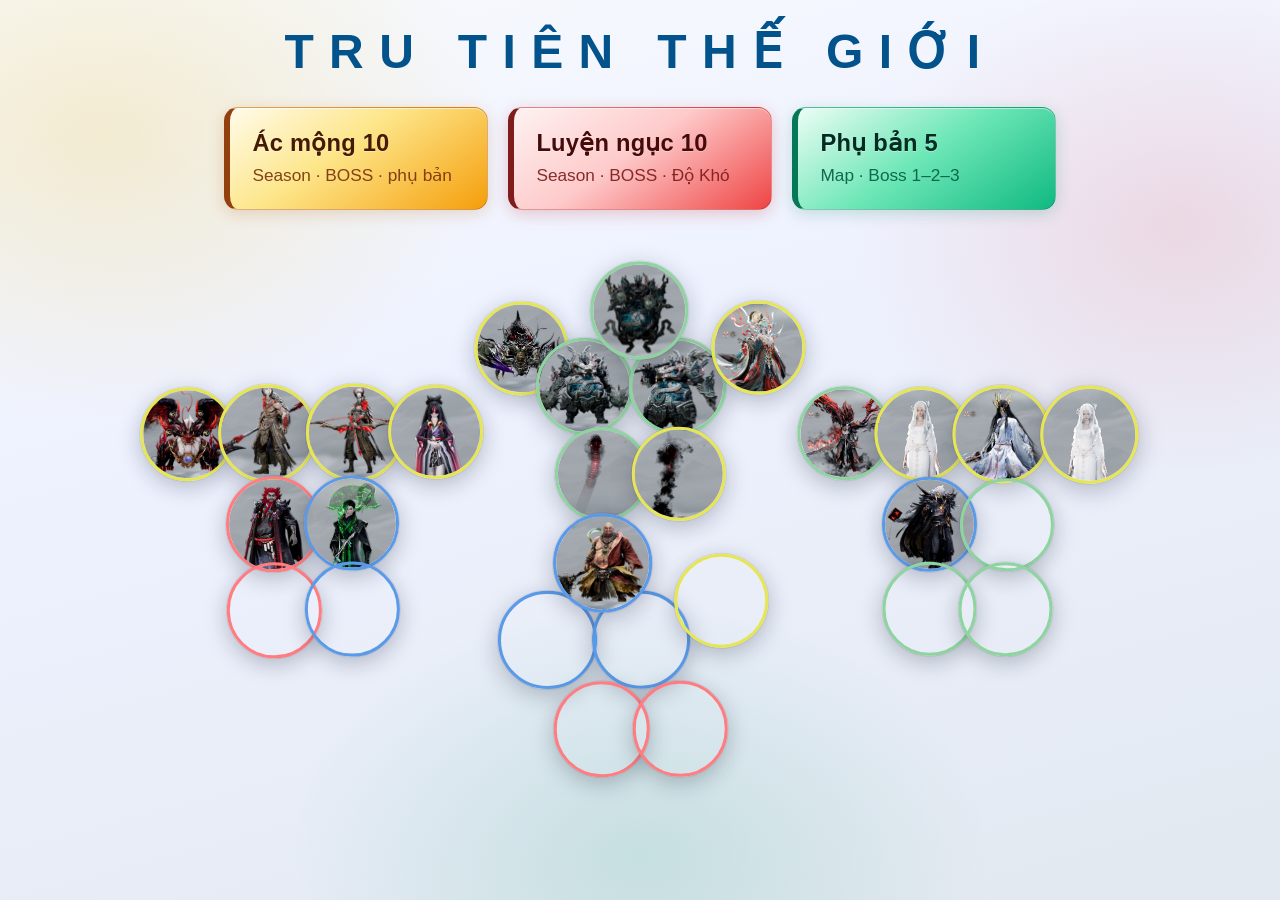
==== commit 481c55f7: "styling" ====
--- a/index.html
+++ b/index.html
@@ -4,6 +4,7 @@
     <meta charset="utf-8" />
     <meta name="viewport" content="width=device-width, initial-scale=1" />
     <title>Tru Tiên BOSS — Trang chủ</title>
+    <link rel="icon" href="https://zxsj.wanmei.com/favicon.ico" />
     <link rel="stylesheet" href="ac-mong-10.css" />
   </head>
   <body class="home-page">
@@ -12,7 +13,6 @@
     <main class="home-shell">
       <header class="home-header">
         <p class="home-kicker">Tru Tiên Thế Giới</p>
-        <h1 class="home-title">BOSS</h1>
       </header>
       <ul class="home-links" role="list">
         <li>
@@ -46,6 +46,6 @@
     <script src="table-app.js"></script>
     <script src="home-boss-avatars.js"></script>
     <script src="phu-ban-5.js"></script>
-    <script src="home-pb5-fill.js"></script>
+    <!-- <script src="home-pb5-fill.js"></script> -->
   </body>
 </html>
--- a/ac-mong-10.css
+++ b/ac-mong-10.css
@@ -231,11 +231,11 @@
 
 .home-kicker {
   margin: 0 0 0.35rem;
-  font-size: clamp(1.25rem, 3.5vw, 1.5rem);
+  font-size: clamp(2rem, 5vw, 3rem);
   font-weight: 700;
   letter-spacing: 0.32em;
   text-transform: uppercase;
-  color: #0070c0;
+  color: #02528b;
 }
 
 .home-title {
@@ -1295,7 +1295,7 @@
 /* Trang chủ: dải 3 mùa — grid theo nội dung, không căng full màn; avatar nhỏ hơn, scale chủ yếu theo độ khó */
 body.home-page .home-boss-strip.home-boss-strip--tiered {
   /* Base avatar ~×1.5 so với bản trước; margin chồng/inter vẫn tỉ lệ theo base */
-  --home-boss-avatar-base: clamp(4.4rem, 6.75vw, 5.9rem);
+  --home-boss-avatar-base: clamp(4.8rem, 7vw, 6.25rem);
   --boss-avatar-ref: var(--home-boss-avatar-base);
   --boss-avatar-ref-dense: calc(var(--home-boss-avatar-base) * 0.805);
   --boss-avatar-inter: calc(var(--home-boss-avatar-base) * 0.958);
@@ -2887,6 +2887,12 @@
 
 body.excel-boss-page table.excel-ac-mong td[data-col="Độ khó"] {
   vertical-align: top;
+}
+
+body.excel-boss-page table td[data-col="No."],
+body.excel-boss-page table td[data-col="Index"],
+body.excel-boss-page table td[data-col="Độ khó"] {
+  text-align: center;
 }
 
 body.excel-boss-page
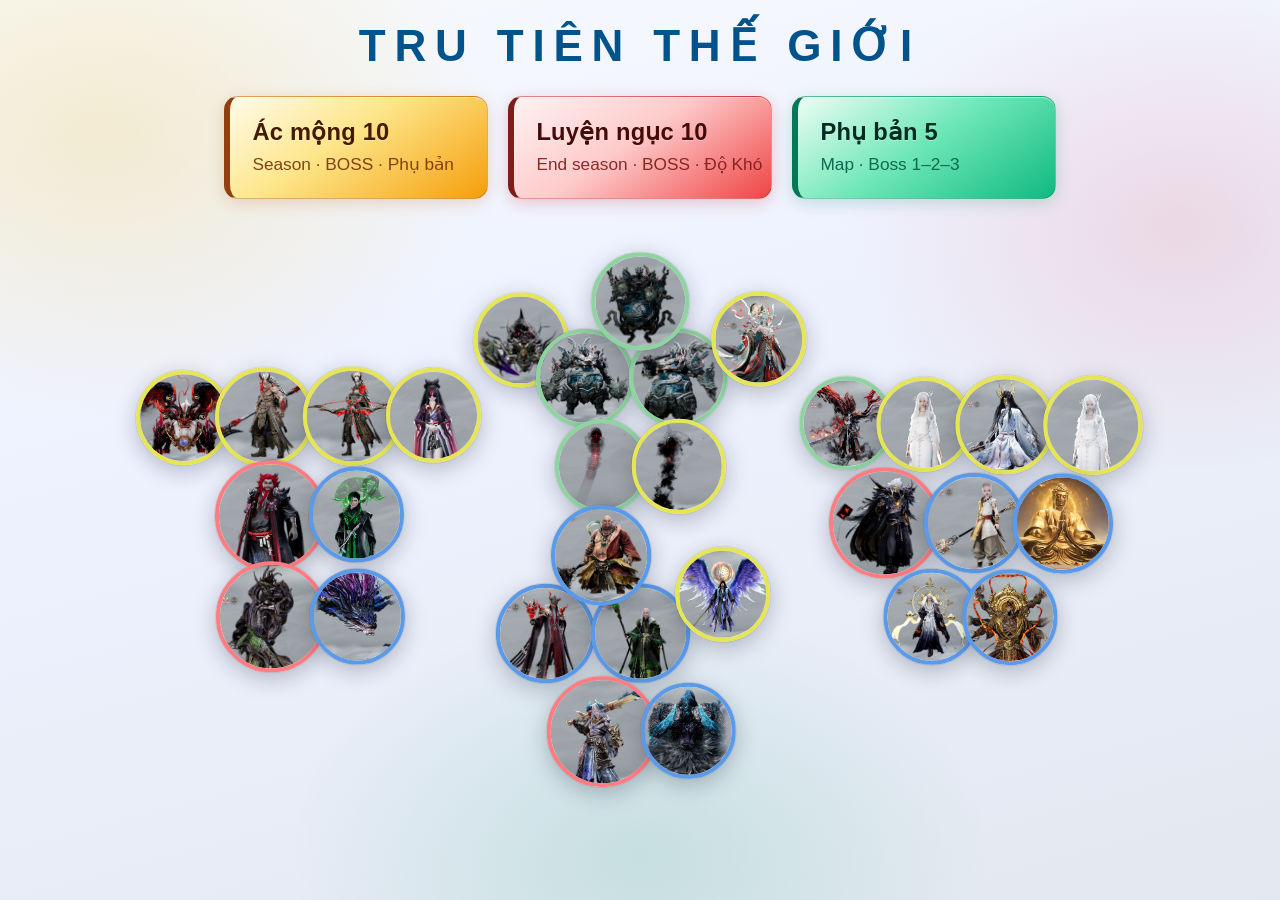
==== commit 3b744e90: "update text" ====
--- a/index.html
+++ b/index.html
@@ -18,13 +18,13 @@
         <li>
           <a class="home-card home-card--ac" href="ac-mong-10.html">
             <span class="home-card__label">Ác mộng 10</span>
-            <span class="home-card__hint">Season · BOSS · phụ bản</span>
+            <span class="home-card__hint">Season · BOSS · Phụ bản</span>
           </a>
         </li>
         <li>
           <a class="home-card home-card--ln" href="luyen-nguc-10.html">
             <span class="home-card__label">Luyện ngục 10</span>
-            <span class="home-card__hint">Season · BOSS · Độ Khó</span>
+            <span class="home-card__hint">End season · BOSS · Độ Khó</span>
           </a>
         </li>
         <li>
--- a/ac-mong-10.css
+++ b/ac-mong-10.css
@@ -22,7 +22,7 @@
   margin: 0;
   min-height: 100%;
   min-height: 100dvh;
-  padding-block: clamp(0.25rem, 2vw, 1rem);
+  padding-block: clamp(0.25rem, 2vw, 0.8rem) 0.1rem;
   /* Chừa 2 bên rộng hơn — avatar / lưới cụm ít sát mép */
   padding-inline: clamp(1.55rem, 5.8vw, 3.6rem);
   box-sizing: border-box;
@@ -98,7 +98,8 @@
  */
 .home-pb5-fill {
   --pb5-size: clamp(2.15rem, 5.5vw, 3.6rem);
-  --pb5-overlap: 0.065; /* ~5–8% đường kính giữa hai ảnh kề / hai hàng */
+  --pb5-overlap: 0.065;
+  /* ~5–8% đường kính giữa hai ảnh kề / hai hàng */
   position: relative;
   z-index: 0;
   width: 100%;
@@ -194,7 +195,7 @@
 }
 
 body.home-page .home-kicker {
-  margin: 0 0 0.22rem;
+  margin: 0 0 0.1rem;
 }
 
 body.home-page .home-title {
@@ -207,7 +208,7 @@
   margin-left: auto;
   margin-right: auto;
   width: 100%;
-  margin-bottom: clamp(0.32rem, 1.15vw, 0.75rem);
+  margin-bottom: clamp(0.2rem, 1vw, 0.5rem);
 }
 
 body.home-page .home-links > li {
@@ -230,10 +231,10 @@
 }
 
 .home-kicker {
-  margin: 0 0 0.35rem;
-  font-size: clamp(2rem, 5vw, 3rem);
+  margin: 0 0 0.2rem;
+  font-size: clamp(2rem, 5vw, 2.75rem);
   font-weight: 700;
-  letter-spacing: 0.32em;
+  letter-spacing: 0.2em;
   text-transform: uppercase;
   color: #02528b;
 }
@@ -263,9 +264,11 @@
   100% {
     transform: translateY(0) scale(1);
   }
+
   28% {
     transform: translateY(-5px) scale(1.06);
   }
+
   55% {
     transform: translateY(-10px) scale(1.11);
   }
@@ -276,9 +279,11 @@
   100% {
     transform: translate(0, 0) scale(1) rotate(0deg);
   }
+
   40% {
     transform: translate(4px, -7px) scale(1.09) rotate(3deg);
   }
+
   72% {
     transform: translate(-3px, -4px) scale(1.05) rotate(-2deg);
   }
@@ -288,15 +293,19 @@
   0% {
     transform: translate(0, 0) scale(1);
   }
+
   22% {
     transform: translate(5px, -5px) scale(1.06);
   }
+
   48% {
     transform: translate(-4px, -9px) scale(1.1);
   }
+
   74% {
     transform: translate(-6px, -3px) scale(1.04);
   }
+
   100% {
     transform: translate(0, 0) scale(1);
   }
@@ -307,9 +316,11 @@
   100% {
     transform: rotate(0deg) translateY(0) scale(1);
   }
+
   35% {
     transform: rotate(5deg) translateY(-7px) scale(1.08);
   }
+
   65% {
     transform: rotate(-4deg) translateY(-4px) scale(1.06);
   }
@@ -320,6 +331,7 @@
   100% {
     transform: scale(1) translateY(0);
   }
+
   50% {
     transform: scale(1.12) translateY(-8px);
   }
@@ -330,9 +342,11 @@
   100% {
     transform: translateY(0) rotate(0deg) scale(1);
   }
+
   30% {
     transform: translateY(-5px) rotate(-3deg) scale(1.06);
   }
+
   62% {
     transform: translateY(-10px) rotate(3deg) scale(1.1);
   }
@@ -343,9 +357,11 @@
   100% {
     transform: translate(0, 0) scale(1) rotate(0deg);
   }
+
   32% {
     transform: translate(-6px, -7px) scale(1.09) rotate(-2.5deg);
   }
+
   64% {
     transform: translate(6px, -11px) scale(1.12) rotate(2deg);
   }
@@ -356,6 +372,7 @@
   100% {
     transform: translateY(0) scale(1);
   }
+
   48% {
     transform: translateY(-11px) scale(1.13);
   }
@@ -366,12 +383,15 @@
   100% {
     transform: translate(0, 0) scale(1);
   }
+
   18% {
     transform: translateY(-4px) scale(1.06);
   }
+
   42% {
     transform: translateY(-12px) scale(1.14) rotate(-2deg);
   }
+
   68% {
     transform: translateY(-5px) scale(1.08) rotate(1.5deg);
   }
@@ -382,6 +402,7 @@
   100% {
     transform: scale(1);
   }
+
   50% {
     transform: scale(1.14) translateY(-7px);
   }
@@ -393,6 +414,7 @@
   100% {
     transform: translate(0, 0) scale(1);
   }
+
   50% {
     transform: translate(8px, -6px) scale(1.08);
   }
@@ -403,6 +425,7 @@
   100% {
     transform: scale(1) translateY(0);
   }
+
   45% {
     transform: scale(1.14) translateY(-9px);
   }
@@ -413,9 +436,11 @@
   100% {
     transform: translate(0, 0) rotate(0deg);
   }
+
   30% {
     transform: translate(-5px, -8px) rotate(-4deg) scale(1.06);
   }
+
   65% {
     transform: translate(6px, -4px) rotate(3deg) scale(1.05);
   }
@@ -426,9 +451,11 @@
   100% {
     transform: rotate(0deg) translateY(0);
   }
+
   25% {
     transform: rotate(5deg) translateY(-6px);
   }
+
   75% {
     transform: rotate(-5deg) translateY(-8px);
   }
@@ -439,12 +466,15 @@
   100% {
     transform: translateY(0) scale(1);
   }
+
   15% {
     transform: translateY(-2px) scale(1.03);
   }
+
   35% {
     transform: translateY(-12px) scale(1.12);
   }
+
   55% {
     transform: translateY(-5px) scale(1.07);
   }
@@ -455,9 +485,11 @@
   100% {
     transform: translate(0, 0) scale(1);
   }
+
   33% {
     transform: translate(-7px, -5px) scale(1.07);
   }
+
   66% {
     transform: translate(7px, -9px) scale(1.09);
   }
@@ -468,6 +500,7 @@
   100% {
     transform: translateY(0) scale(1) rotate(0deg);
   }
+
   50% {
     transform: translateY(-10px) scale(1.1) rotate(2.5deg);
   }
@@ -478,15 +511,19 @@
   100% {
     transform: translate(0, 0);
   }
+
   20% {
     transform: translate(2px, -4px);
   }
+
   40% {
     transform: translate(-3px, -7px);
   }
+
   60% {
     transform: translate(3px, -5px);
   }
+
   80% {
     transform: translate(-2px, -3px);
   }
@@ -553,29 +590,28 @@
   margin-left: clamp(-2.05rem, -4.65vw, -1.35rem);
 }
 
-/* Góc: cùng công thức scale 100% → 80% như strip */
 .home-boss-stack--diff-t0 {
   --boss-tier-scale: 1;
 }
 
 .home-boss-stack--diff-t1 {
-  --boss-tier-scale: 0.98;
+  --boss-tier-scale: 0.95;
 }
 
 .home-boss-stack--diff-t2 {
-  --boss-tier-scale: 0.96;
+  --boss-tier-scale: 0.925;
 }
 
 .home-boss-stack--diff-t3 {
-  --boss-tier-scale: 0.94;
+  --boss-tier-scale: 0.92;
 }
 
 .home-boss-stack--diff-t0 .home-boss-stack__img,
 .home-boss-stack--diff-t1 .home-boss-stack__img,
 .home-boss-stack--diff-t2 .home-boss-stack__img,
 .home-boss-stack--diff-t3 .home-boss-stack__img {
-  width: calc(clamp(4.05rem, 9.85vw, 6.2rem) * var(--boss-tier-scale, 1));
-  height: calc(clamp(4.05rem, 9.85vw, 6.2rem) * var(--boss-tier-scale, 1));
+  width: calc(clamp(4rem, 9.5vw, 5.5rem) * var(--boss-tier-scale, 1));
+  height: calc(clamp(4rem, 9.5vw, 5.5rem) * var(--boss-tier-scale, 1));
 }
 
 /* Viền avatar — cùng palette chip Độ khó (bảng listing): đỏ / lam / vàng / lá */
@@ -1362,15 +1398,15 @@
 }
 
 .home-boss-tier--t750 {
-  --boss-tier-scale: 0.98;
+  --boss-tier-scale: 0.92;
 }
 
 .home-boss-tier--t500 {
-  --boss-tier-scale: 0.96;
+  --boss-tier-scale: 0.86;
 }
 
 .home-boss-tier--tlow {
-  --boss-tier-scale: 0.94;
+  --boss-tier-scale: 0.8;
 }
 
 .home-boss-tier .home-boss-stack--strip {
@@ -1413,19 +1449,19 @@
 
 /* Dải 3 mùa: chênh độ khó nhỏ (dễ ↔ khó ~2%) — size chủ yếu từ --home-boss-avatar-base trên home */
 .home-boss-strip--tiered .home-boss-stack--diff-t0 {
-  --boss-tier-scale: 1;
+  --boss-tier-scale: 1.15;
 }
 
 .home-boss-strip--tiered .home-boss-stack--diff-t1 {
-  --boss-tier-scale: 0.993;
+  --boss-tier-scale: 0.98;
 }
 
 .home-boss-strip--tiered .home-boss-stack--diff-t2 {
-  --boss-tier-scale: 0.986;
+  --boss-tier-scale: 0.97;
 }
 
 .home-boss-strip--tiered .home-boss-stack--diff-t3 {
-  --boss-tier-scale: 0.98;
+  --boss-tier-scale: 0.96;
 }
 
 /* Độ khó tầng 500 / <500: animation strip-b — gắn theo bundle (không còn theo cột season) */
@@ -1795,7 +1831,7 @@
 .home-boss-stack--strip .home-boss-stack__img {
   width: clamp(4.15rem, 12.4vw, 7.05rem);
   height: clamp(4.15rem, 12.4vw, 7.05rem);
-  border-width: 4px;
+  border-width: 5px;
   box-shadow:
     0 6px 22px rgba(15, 23, 42, 0.26),
     0 0 0 1px rgba(15, 23, 42, 0.07);
@@ -1809,7 +1845,7 @@
 .home-boss-stack--strip-dense .home-boss-stack__img {
   width: clamp(3.35rem, 9.2vw, 5.85rem);
   height: clamp(3.35rem, 9.2vw, 5.85rem);
-  border-width: 3px;
+  border-width: 4px;
 }
 
 .home-boss-stack--strip-dense:not(.home-boss-stack--cluster)
@@ -2153,7 +2189,7 @@
   .home-boss-stack__img {
     width: clamp(3.35rem, 14vw, 4.25rem);
     height: clamp(3.35rem, 14vw, 4.25rem);
-    border-width: 2px;
+    border-width: 3px;
   }
 
   .home-boss-stack__img:not(:first-child) {
@@ -2163,7 +2199,7 @@
   .home-boss-stack--strip .home-boss-stack__img {
     width: var(--boss-avatar-ref);
     height: var(--boss-avatar-ref);
-    border-width: 3px;
+    border-width: 4px;
   }
 
   .home-boss-stack--strip:not(.home-boss-stack--cluster)
@@ -2174,7 +2210,7 @@
   .home-boss-stack--strip-dense .home-boss-stack__img {
     width: var(--boss-avatar-ref-dense);
     height: var(--boss-avatar-ref-dense);
-    border-width: 2px;
+    border-width: 3px;
   }
 
   .home-boss-stack--strip-dense:not(.home-boss-stack--cluster)
@@ -2432,6 +2468,7 @@
     opacity: 0;
     transform: translateY(1.15rem) scale(0.97);
   }
+
   to {
     opacity: 1;
     transform: translateY(0) scale(1);
@@ -2443,6 +2480,7 @@
   100% {
     transform: translateY(0);
   }
+
   50% {
     transform: translateY(-5px);
   }
@@ -2453,6 +2491,7 @@
   100% {
     transform: translateY(0);
   }
+
   50% {
     transform: translateY(-4px);
   }
@@ -2463,6 +2502,7 @@
   100% {
     transform: translateY(0);
   }
+
   50% {
     transform: translateY(-6px);
   }
@@ -2473,9 +2513,11 @@
   100% {
     transform: translateY(0) rotate(0deg);
   }
+
   33% {
     transform: translateY(-5px) rotate(-0.6deg);
   }
+
   66% {
     transform: translateY(-4px) rotate(0.6deg);
   }
@@ -2713,6 +2755,14 @@
   min-height: 100dvh;
   padding: 0.65rem 1rem 1rem;
   box-sizing: border-box;
+}
+
+body.excel-boss-page .boss-table__title-icon {
+  display: block;
+  margin-top: 0.25rem;
+  width: 54%;
+  object-fit: contain;
+  border-radius: 16px;
 }
 
 body.excel-boss-page h1 {
@@ -2891,7 +2941,8 @@
 
 body.excel-boss-page table td[data-col="No."],
 body.excel-boss-page table td[data-col="Index"],
-body.excel-boss-page table td[data-col="Độ khó"] {
+body.excel-boss-page table td[data-col="Độ khó"],
+body.excel-boss-page table td[data-col="Mùa"] {
   text-align: center;
 }
 
@@ -2934,7 +2985,7 @@
   box-shadow: inset 0 1px 2px rgba(0, 0, 0, 0.04);
 }
 
-body.excel-boss-page .table-scroll {
+body.excel-boss-page .table-container {
   /* Cùng độ dày + màu với viền ô (divider) bên trong */
   border: 0.5px solid #9aa8b8;
   border-radius: 6px;
@@ -2942,19 +2993,13 @@
     0 4px 24px rgba(15, 23, 42, 0.08),
     0 1px 3px rgba(15, 23, 42, 0.04);
   background: #ffffff;
-  width: 100%;
-  max-width: 100%;
-  min-width: 0;
-  overflow-x: auto;
-  overflow-y: auto;
-  -webkit-overflow-scrolling: touch;
   background-clip: padding-box;
 }
 
-/* Bảng list: tối thiểu 1500px; khung .table-scroll cuộn ngang */
-body.excel-boss-page .table-scroll > table,
-body.excel-boss-page .table-scroll table.excel-ac-mong,
-body.excel-boss-page .table-scroll table.data-table {
+/* Bảng list: tối thiểu 1500px; khung .table-container cuộn ngang */
+body.excel-boss-page .table-container > table,
+body.excel-boss-page .table-container table.excel-ac-mong,
+body.excel-boss-page .table-container table.data-table {
   min-width: 1500px;
 }
 
@@ -2974,7 +3019,6 @@
   border-right: 0.5px solid #9aa8b8;
   border-bottom: 0.5px solid #9aa8b8;
   padding: 0.3rem 0.48rem;
-  vertical-align: top;
 }
 
 body.excel-boss-page table.excel-ac-mong thead tr:first-child th {
@@ -3003,6 +3047,7 @@
 }
 
 body.excel-boss-page table.excel-ac-mong thead th {
+  z-index: 3;
   background: linear-gradient(180deg, #e2e9f6 0%, #d4dff0 100%);
   color: #0f172a;
   font-weight: 700;
@@ -3012,11 +3057,12 @@
   word-break: normal;
   word-wrap: normal;
   hyphens: none;
-  cursor: pointer;
+  box-shadow: 0 1px 0 0 #9aa8b8;
 }
 
 body.excel-boss-page table.excel-ac-mong thead th:hover {
   background: linear-gradient(180deg, #d6e0f2 0%, #c8d4ea 100%);
+  box-shadow: 0 1px 0 0 #9aa8b8;
 }
 
 body.excel-boss-page
@@ -3068,7 +3114,7 @@
   tbody
   tr:hover
   td {
-  filter: brightness(0.97);
+  filter: brightness(1.06) saturate(1.01);
 }
 
 body.excel-boss-page table.excel-ac-mong thead th.sort-asc::after,
@@ -3092,13 +3138,14 @@
 /* Phụ bản 5 — tên boss + ảnh bên dưới (giống layout Excel) */
 body.excel-boss-page table.excel-phu-ban td.cell-boss-with-img {
   vertical-align: top;
+  overflow: visible;
 }
 
 body.excel-boss-page table.excel-phu-ban .boss-cell__name {
-  font-size: 10pt;
+  font-size: 13pt;
   font-weight: 700;
   line-height: 1.38;
-  margin-bottom: 0.28rem;
+  margin-bottom: 0.15rem;
 }
 
 body.excel-boss-page table.excel-phu-ban .boss-cell__fig {
@@ -3112,7 +3159,11 @@
 }
 
 /* Không flex-grow — viền ôm sát kích thước ảnh (tránh kéo giãn ô rỗng trong border) */
-body.excel-boss-page table.excel-phu-ban .boss-cell__fig img {
+body.excel-boss-page
+  table.excel-phu-ban
+  .boss-cell__fig
+  .boss-table-img-hover
+  > img {
   display: block;
   flex: 0 1 auto;
   min-width: 0;
@@ -3131,12 +3182,27 @@
   backface-visibility: hidden;
 }
 
-body.excel-boss-page table.excel-phu-ban .boss-cell__fig img:only-child {
+body.excel-boss-page
+  table.excel-phu-ban
+  .boss-cell__fig
+  .boss-table-img-hover:only-of-type
+  > img {
   max-width: 100%;
 }
 
-body.excel-boss-page table.excel-phu-ban .boss-cell__fig img:not(:only-child) {
+body.excel-boss-page
+  table.excel-phu-ban
+  .boss-cell__fig
+  .boss-table-img-hover:not(:only-of-type) {
   max-width: calc(50% - 2px);
+}
+
+body.excel-boss-page
+  table.excel-phu-ban
+  .boss-cell__fig
+  .boss-table-img-hover:not(:only-of-type)
+  > img {
+  max-width: 100%;
 }
 
 /* Multiline cells (Kỹ năng, BOSS) — giữ xuống dòng như Excel */
@@ -3146,10 +3212,11 @@
 
 /* Cột ảnh BOSS — padding trái/phải 4px; ảnh fill bề ngang vùng nội dung ô */
 body.excel-boss-page table.excel-ac-mong td.cell-images {
-  vertical-align: middle;
+  vertical-align: top;
   padding: 3px 4px;
   line-height: 0;
   box-sizing: border-box;
+  overflow: visible;
 }
 
 body.excel-boss-page .boss-image-strip {
@@ -3163,7 +3230,7 @@
 }
 
 /* Listing Ác mộng / Luyện ngục — ảnh full width strip (đã trừ padding ô) */
-body.excel-boss-page .boss-image-strip img {
+body.excel-boss-page .boss-image-strip .boss-table-img-hover > img {
   display: block;
   max-width: 100%;
   width: auto;
@@ -3180,22 +3247,79 @@
   backface-visibility: hidden;
 }
 
+body.excel-boss-page .boss-table-img-hover {
+  position: relative;
+  display: inline-block;
+  flex: 0 1 auto;
+  max-width: 100%;
+  line-height: 0;
+  vertical-align: top;
+}
+
+body.excel-boss-page .boss-image-strip .boss-table-img-hover {
+  display: block;
+  align-self: center;
+}
+
+/* Vị trí / kích thước ảnh: table-app.js; có thể port ra document.body */
+body.excel-boss-page .boss-table-img-hover__tip {
+  position: fixed;
+  left: 0;
+  top: 0;
+  width: auto;
+  box-sizing: border-box;
+  border: 10px solid #000;
+  border-radius: 12px;
+  overflow: hidden;
+  box-shadow:
+    0 10px 36px rgba(15, 23, 42, 0.22),
+    1px 4px 8px rgba(15, 23, 42, 0.1);
+  opacity: 0;
+  visibility: hidden;
+  pointer-events: none;
+  z-index: 100600;
+  transition:
+    opacity 0.14s ease,
+    visibility 0.14s ease;
+}
+
+body.excel-boss-page
+  .boss-table-img-hover__tip.boss-table-img-hover__tip--open {
+  opacity: 1;
+  visibility: visible;
+  pointer-events: auto;
+}
+
+body.excel-boss-page .boss-table-img-hover__tip img {
+  display: block;
+  width: auto;
+  max-width: 20vw;
+  height: auto;
+  max-height: min(55vh, 650px);
+  object-fit: contain;
+  border-radius: 10px;
+  margin: 0;
+  padding: 0;
+  border: none;
+  background: #0f172a;
+}
+
 /* Cột %: bảng full width; ô chữ xuống dòng trong khung cột (tránh tràn ngang) */
 body.excel-boss-page table.excel-ac-mong.data-table--fixed {
   width: 100%;
   min-width: 100%;
 }
 
-/* Listing trong .table-scroll: không để --fixed ghi đè min 1500px (rule trên dùng cho ngữ cảnh khác nếu có) */
-body.excel-boss-page .table-scroll table.excel-ac-mong.data-table--fixed {
+/* Listing trong .table-container: không để --fixed ghi đè min 1500px (rule trên dùng cho ngữ cảnh khác nếu có) */
+body.excel-boss-page .table-container table.excel-ac-mong.data-table--fixed {
   width: max(100%, 1500px);
   min-width: 1500px;
 }
 
 /* Trang listing Phụ bản 5 (phu-ban-5.html) — min-width bảng 420px */
-body.excel-boss-page--phu-ban-5-list .table-scroll > table,
-body.excel-boss-page--phu-ban-5-list .table-scroll table.excel-ac-mong,
-body.excel-boss-page--phu-ban-5-list .table-scroll table.data-table {
+body.excel-boss-page--phu-ban-5-list .table-container > table,
+body.excel-boss-page--phu-ban-5-list .table-container table.excel-ac-mong,
+body.excel-boss-page--phu-ban-5-list .table-container table.data-table {
   min-width: 420px;
 }
 
@@ -3204,7 +3328,7 @@
 }
 
 body.excel-boss-page--phu-ban-5-list
-  .table-scroll
+  .table-container
   table.excel-ac-mong.data-table--fixed {
   width: max(100%, 420px);
   min-width: 420px;
@@ -3303,15 +3427,32 @@
 
 body.boss-detail-page .boss-detail__title {
   flex: 0 0 auto;
-  font-size: clamp(1.05rem, 2.2vw, 1.45rem);
+  font-family: "Pacifico", cursive;
+  font-size: clamp(2rem, 6vw, 3rem);
+  letter-spacing: 0.15em;
   font-weight: 800;
   margin: 0 0 0.5rem;
   line-height: 1.25;
-  padding: 0.45rem 0.65rem 0.5rem 0.75rem;
+  display: flex;
+  align-items: center;
+  gap: 2rem;
+  flex-wrap: wrap;
   background: linear-gradient(135deg, #ffffff 0%, #f3f7ff 100%);
   border-left: 4px solid #0070c0;
-  border-radius: 0 10px 10px 0;
+  border-radius: 10px;
   box-shadow: 0 3px 18px rgba(0, 70, 140, 0.1);
+  overflow: hidden;
+}
+
+body.boss-detail-page .boss-detail__title-icon {
+  flex: 0 0 auto;
+  width: clamp(5rem, 7.5vw, 8rem);
+  height: clamp(5rem, 7.5vw, 8rem);
+  object-fit: cover;
+  border: 1px solid rgba(15, 23, 42, 0.18);
+  box-shadow: 0 2px 6px rgba(15, 23, 42, 0.14);
+  background: #0f172a;
+  border-radius: 4px;
 }
 
 body.boss-detail-page .boss-detail__error {
@@ -3354,8 +3495,8 @@
 
 /* Cuộn nội dung trong aside ảnh / cột phụ — không áp cho cột video (xem .boss-detail__aside--videos) */
 body.boss-detail-page .boss-detail__aside:not(.boss-detail__aside--videos) {
-  min-width: 0;
-  min-height: 0;
+  /* min-width: 0; */
+  /* min-height: 0; */
   overflow: auto;
   align-self: stretch;
   padding: 0.55rem 0.6rem 0.65rem;
@@ -3472,7 +3613,7 @@
 body:is(.boss-detail-page--ac-mong-detail, .boss-detail-page--luyen-detail)
   .boss-detail__layout {
   --boss-detail-section-min: 400px;
-  grid-template-rows: minmax(0, 1fr);
+  /* grid-template-rows: minmax(0, 1fr); */
   min-height: 0;
 }
 
@@ -3480,18 +3621,16 @@
   body.boss-detail-page--luyen-detail
     .boss-detail__layout:not(.boss-detail__layout--no-video) {
     grid-template-columns:
-      minmax(490px, 1.2fr)
-      minmax(0, max-content)
-      minmax(600px, 2.4fr);
+      minmax(460px, 1.2fr) minmax(240px, max-content)
+      minmax(600px, 2fr);
   }
 
   /* Cột video tối thiểu 680px khi chưa wrap (3 cột cùng hàng) */
   body.boss-detail-page--ac-mong-detail
     .boss-detail__layout:not(.boss-detail__layout--no-video) {
     grid-template-columns:
-      minmax(490px, 1.2fr)
-      minmax(0, max-content)
-      minmax(680px, 2.4fr);
+      minmax(460px, 1.2fr) minmax(240px, max-content)
+      minmax(680px, 2fr);
   }
 }
 
@@ -3500,7 +3639,7 @@
   body.boss-detail-page--ac-mong-detail
     .boss-detail__layout--ac-mong-3col
     > .boss-detail__aside--videos {
-    width: min(100%, 100vw);
+    width: min(100%, calc(100vw - 2.55rem));
     max-width: 100%;
     min-width: 0;
   }
@@ -3518,7 +3657,7 @@
   .boss-detail__info-col,
 body:is(.boss-detail-page--ac-mong-detail, .boss-detail-page--luyen-detail)
   .boss-detail__images-col {
-  min-height: 0;
+  min-height: 550px;
   overflow-x: hidden;
   overflow-y: auto;
   -webkit-overflow-scrolling: touch;
@@ -3529,6 +3668,7 @@
   min-width: 0;
   --ac-detail-row-lh: 1.45;
   font-size: 11.25pt;
+  min-height: 550px;
 }
 
 body:is(.boss-detail-page--ac-mong-detail, .boss-detail-page--luyen-detail)
@@ -3671,6 +3811,20 @@
   container-name: boss-video;
 }
 
+body.boss-detail-page .boss-detail__video-boss-name {
+  font-family: "Calistoga", cursive;
+  font-weight: 600;
+  font-size: 1.375rem;
+  letter-spacing: 0.08em;
+  margin-right: 1.5rem;
+  display: none;
+}
+body.boss-detail-page
+  .boss-detail__aside--videos--popout
+  .boss-detail__video-boss-name {
+  display: inline-block !important;
+}
+
 body.boss-detail-page .boss-detail__video-heading-row {
   display: flex;
   flex-wrap: wrap;
@@ -3680,14 +3834,102 @@
   margin: 0 0 0.15rem;
 }
 
+body.boss-detail-page .boss-detail__video-heading--tabs {
+  display: flex;
+  flex-wrap: nowrap;
+  align-items: stretch;
+  gap: 0.35rem;
+  min-width: 0;
+}
+
+body.boss-detail-page .boss-detail__video-tab-arrow {
+  flex: 0 0 auto;
+  display: inline-flex;
+  align-items: center;
+  justify-content: center;
+  width: 1.75rem;
+  height: 1.75rem;
+  margin: 0;
+  padding: 0;
+  font: inherit;
+  line-height: 1;
+  color: #475569;
+  background: #f1f5f9;
+  border: 1px solid rgba(15, 23, 42, 0.14);
+  border-radius: 8px;
+  cursor: pointer;
+  transition:
+    background 0.15s ease,
+    border-color 0.15s ease,
+    color 0.15s ease;
+}
+
+body.boss-detail-page .boss-detail__video-tab-arrow:hover {
+  background: #e2e8f0;
+  border-color: rgba(15, 23, 42, 0.22);
+  color: #0f172a;
+}
+
+body.boss-detail-page .boss-detail__video-tab-arrow:focus-visible {
+  outline: 2px solid #3b82f6;
+  outline-offset: 2px;
+}
+
+body.boss-detail-page .boss-detail__video-tab-arrow__inner {
+  display: block;
+  font-size: 1.25rem;
+  font-weight: 700;
+  margin-top: -0.14em;
+}
+
+body.boss-detail-page .boss-detail__video-tabs {
+  display: flex;
+  align-items: strecth;
+  justify-content: flex-start;
+  gap: 0.35rem;
+  margin: 0;
+  min-width: 0;
+}
+
+body.boss-detail-page .boss-detail__video-tab {
+  margin: 0;
+  padding: 0.3rem 0.75rem;
+  font-size: 0.825rem;
+  font-weight: 700;
+  letter-spacing: 0.02em;
+  color: #475569;
+  background: #f1f5f9;
+  border: 1px solid rgba(15, 23, 42, 0.14);
+  border-radius: 7px;
+  cursor: pointer;
+  transition:
+    background 0.15s ease,
+    border-color 0.15s ease,
+    color 0.15s ease;
+}
+
+body.boss-detail-page .boss-detail__video-tab:hover {
+  background: #e2e8f0;
+  border-color: rgba(15, 23, 42, 0.22);
+  color: #0f172a;
+}
+
+body.boss-detail-page .boss-detail__video-tab--active {
+  color: #0f172a;
+  background: linear-gradient(180deg, #fff 0%, #e8f0fe 100%);
+  border-color: rgba(59, 130, 246, 0.45);
+  box-shadow: 0 1px 2px rgba(59, 130, 246, 0.12);
+}
+
+body.boss-detail-page .boss-detail__video-tab:focus-visible {
+  outline: 2px solid #3b82f6;
+  outline-offset: 2px;
+}
+
 body.boss-detail-page .boss-detail__video-heading {
   flex: 1 1 auto;
   margin: 0;
-  font-size: 0.82rem;
-  font-weight: 800;
-  color: #334155;
-  letter-spacing: 0.04em;
-  text-transform: uppercase;
+  min-width: 0;
 }
 
 body.boss-detail-page .boss-detail__video-popout-btn {
@@ -3727,9 +3969,8 @@
 .boss-detail__video-popout-backdrop {
   position: fixed;
   inset: 0;
-  z-index: 10040;
-  background: rgba(15, 23, 42, 0.52);
-  backdrop-filter: blur(2px);
+  z-index: 9999;
+  background: rgba(15, 23, 42, 0.65);
 }
 
 /* Chế độ phóng: khối video căn giữa, ~85% ngang, vùng player 16:9 */
@@ -3738,10 +3979,10 @@
   position: fixed;
   left: 50%;
   top: 50%;
-  transform: translate(-50%, -50.75%);
+  transform: translate(-50%, -51%);
   z-index: 10050;
   width: 92%;
-  max-width: min(92vw, 100rem);
+  max-width: min(92vw, 105rem);
   margin: 0;
   align-self: center;
   box-sizing: border-box;
@@ -3752,10 +3993,13 @@
     0 0 0 1px rgba(255, 255, 255, 0.06);
 }
 
-/* Một video: stack = khối 16:9; nhiều video: mỗi frame giữ 16:9, stack cao theo cột */
+/* Một video: stack = khối 16:9; tab nhiều trailer: một khối 16:9; nhiều video xếp dọc: stack cuộn */
 body.boss-detail-page
   .boss-detail__aside--videos.boss-detail__aside--videos--popout
-  .boss-detail__video-stack:has(> .boss-detail__video-frame:only-child) {
+  .boss-detail__video-stack:has(> .boss-detail__video-frame:only-child),
+body.boss-detail-page
+  .boss-detail__aside--videos.boss-detail__aside--videos--popout
+  .boss-detail__video-stack.boss-detail__video-stack--tabs {
   width: 100%;
   aspect-ratio: 16 / 9;
   flex: 0 0 auto;
@@ -3765,9 +4009,11 @@
 
 body.boss-detail-page
   .boss-detail__aside--videos.boss-detail__aside--videos--popout
-  .boss-detail__video-stack:not(:has(> .boss-detail__video-frame:only-child)) {
+  .boss-detail__video-stack:not(.boss-detail__video-stack--tabs):not(
+    :has(> .boss-detail__video-frame:only-child)
+  ) {
   width: 100%;
-  max-height: calc(92vh - 3.5rem);
+  max-height: calc(95vh - 3.5rem);
   overflow: auto;
 }
 
@@ -3784,6 +4030,20 @@
   flex: 0 0 auto;
   width: 100%;
   min-height: 0;
+}
+
+body.boss-detail-page .boss-detail__video-stack--tabs {
+  gap: 0;
+}
+
+body.boss-detail-page .boss-detail__video-tab-panel {
+  flex: 0 0 auto;
+  min-height: 0;
+  width: 100%;
+}
+
+body.boss-detail-page .boss-detail__video-tab-panel[hidden] {
+  display: none !important;
 }
 
 body.boss-detail-page .boss-detail__video-frame {
@@ -3864,7 +4124,7 @@
   body.boss-detail-page--ac-mong-detail
     .boss-detail__layout--ac-mong-3col
     > .boss-detail__aside--videos:nth-child(3) {
-    width: min(100%, 100vw);
+    width: min(100%, calc(100vw - 2.55rem));
     max-width: 100%;
     min-width: 0;
   }
@@ -3886,7 +4146,7 @@
   body.boss-detail-page--ac-mong-detail
     .boss-detail__layout--ac-mong-3col
     > .boss-detail__aside--videos {
-    width: min(100%, 100vw);
+    width: min(100%, calc(100vw - 2.55rem));
     max-width: 100%;
     min-width: 0;
   }
@@ -3961,6 +4221,8 @@
 
 body.boss-detail-page--phu-ban .boss-detail__title {
   margin-bottom: 0.65rem;
+  padding: 0.75rem 1.25rem;
+  font-size: clamp(1.5rem, 4.5vw, 2.25rem);
 }
 
 body.boss-detail-page--phu-ban .boss-detail__fields-inner--phu-ban {
@@ -4066,7 +4328,7 @@
 }
 
 body.boss-detail-page--phu-ban .boss-detail__field--phu-boss .boss-detail__pre {
-  font-size: 1.02em;
+  font-size: 1.25em;
   font-weight: 600;
   color: #1e293b;
   line-height: 1.42;
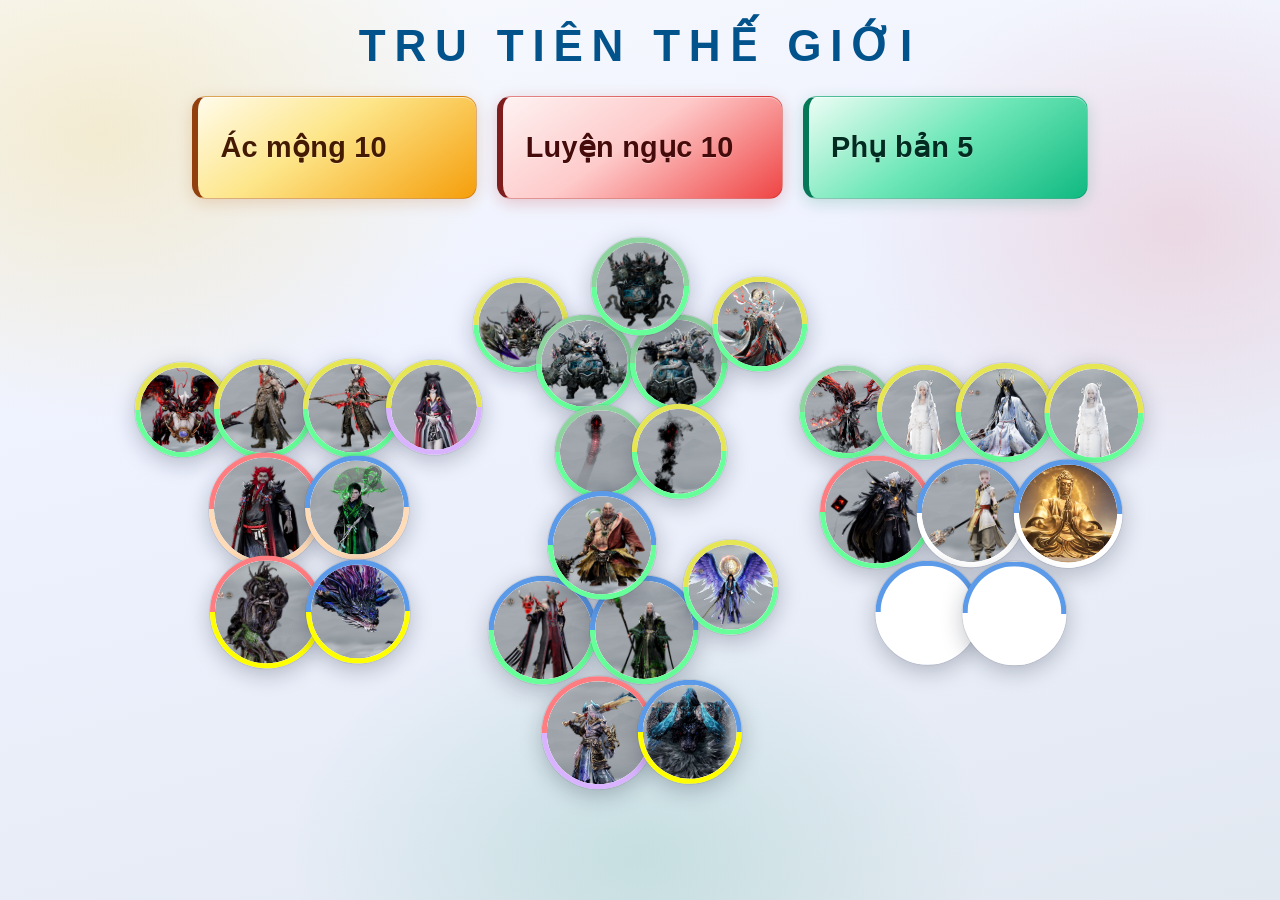
==== commit c39f81c4: "styling" ====
--- a/index.html
+++ b/index.html
@@ -18,19 +18,19 @@
         <li>
           <a class="home-card home-card--ac" href="ac-mong-10.html">
             <span class="home-card__label">Ác mộng 10</span>
-            <span class="home-card__hint">Season · BOSS · Phụ bản</span>
+            <!-- <span class="home-card__hint">Season · BOSS · Phụ bản</span> -->
           </a>
         </li>
         <li>
           <a class="home-card home-card--ln" href="luyen-nguc-10.html">
             <span class="home-card__label">Luyện ngục 10</span>
-            <span class="home-card__hint">End season · BOSS · Độ Khó</span>
+            <!-- <span class="home-card__hint">End season · BOSS · Độ Khó</span> -->
           </a>
         </li>
         <li>
           <a class="home-card home-card--pb" href="phu-ban-5.html">
             <span class="home-card__label">Phụ bản 5</span>
-            <span class="home-card__hint">Map · Boss 1–2–3</span>
+            <!-- <span class="home-card__hint">Map · Boss 1–2–3</span> -->
           </a>
         </li>
       </ul>
--- a/ac-mong-10.css
+++ b/ac-mong-10.css
@@ -2,6 +2,8 @@
  * Trang chủ index:
  * — Màn hẹp / xếp dọc: cuộn cả trang (html/body), đủ chỗ cho header + link + dải avatar.
  * — Màn rộng: khóa chiều cao viewport, chỉ cuộn trong .home-shell (tránh “lọt” scroll toàn trang).
+ *
+ * Viewport: widescreen = min-width 1024px; mobile = max-width 1023px (feature queries: hover, reduced-motion).
  */
 html.home-index {
   height: auto;
@@ -157,7 +159,7 @@
   box-shadow: 0 2px 9px rgba(15, 23, 42, 0.1);
 }
 
-@media (max-width: 639px) {
+@media (max-width: 1023px) {
   .home-pb5-fill {
     --pb5-size: clamp(1.95rem, 6.2vw, 3rem);
     padding: clamp(0.4rem, 1.6vw, 0.75rem) clamp(0.85rem, 3.2vw, 1.35rem)
@@ -175,7 +177,7 @@
   min-height: 0;
   display: flex;
   flex-direction: column;
-  /* Màn hẹp: cuộn trang — không clip; màn rộng: overflow trong @media (min-width:1024px) */
+  /* Hẹp hơn 1024px: cuộn trang — không clip shell */
   overflow: visible;
 }
 
@@ -187,7 +189,7 @@
 }
 
 body.home-page .home-header {
-  max-width: min(52rem, 100%);
+  max-width: min(56rem, 100%);
   margin-left: auto;
   margin-right: auto;
   width: 100%;
@@ -204,7 +206,7 @@
 }
 
 body.home-page .home-links {
-  max-width: min(52rem, 100%);
+  max-width: min(56rem, 100%);
   margin-left: auto;
   margin-right: auto;
   width: 100%;
@@ -538,17 +540,19 @@
 }
 
 /* Hiệu năng: tab ẩn / chuyển tab → pause animation (home-boss-avatars.js gắn class) */
-html.home-index.home-page--avatars-paused .home-boss-deco .home-boss-stack__img,
+html.home-index.home-page--avatars-paused
+  .home-boss-deco
+  .home-boss-stack__img-container,
 html.home-index.home-page--avatars-paused
   .home-boss-strip
-  .home-boss-stack__img,
+  .home-boss-stack__img-container,
 html.home-index.home-page--avatars-paused .home-links > li {
   animation-play-state: paused !important;
 }
 
 @media (prefers-reduced-motion: reduce) {
-  html.home-index .home-boss-deco .home-boss-stack__img,
-  html.home-index .home-boss-strip .home-boss-stack__img {
+  html.home-index .home-boss-deco .home-boss-stack__img-container,
+  html.home-index .home-boss-strip .home-boss-stack__img-container {
     animation: none !important;
   }
 
@@ -565,19 +569,20 @@
   flex-wrap: nowrap;
 }
 
-.home-boss-stack__img {
+.home-boss-stack__img-container {
   position: relative;
   z-index: 0;
   flex: 0 0 auto;
   width: clamp(3.75rem, 9.2vw, 5.85rem);
   height: clamp(3.75rem, 9.2vw, 5.85rem);
   border-radius: 50%;
-  object-fit: cover;
-  object-position: center top;
   border: 3px solid rgba(255, 255, 255, 0.95);
   box-shadow:
     0 5px 18px rgba(15, 23, 42, 0.24),
     0 0 0 1px rgba(15, 23, 42, 0.06);
+  /* Clip ảnh con vào hình tròn của khung (img kế thừa border-radius nhưng overflow
+   * vẫn cần để đảm bảo content luôn nằm trong khung). */
+  overflow: hidden;
   transition:
     transform 0.42s cubic-bezier(0.34, 1.18, 0.45, 1),
     opacity 0.32s ease-out,
@@ -586,7 +591,18 @@
     filter 0.28s ease;
 }
 
-.home-boss-stack__img:not(:first-child) {
+/* Ảnh con là media-filler — khung (.home-boss-stack__img-container) đảm nhận
+ * mọi visual: viền, đổ bóng, nth-child layout, animation, hover scale, repel. */
+.home-boss-stack__img-container > .home-boss-stack__img {
+  display: block;
+  width: 100%;
+  height: 100%;
+  border-radius: inherit;
+  object-fit: cover;
+  object-position: center top;
+}
+
+.home-boss-stack__img-container:not(:first-child) {
   margin-left: clamp(-2.05rem, -4.65vw, -1.35rem);
 }
 
@@ -595,28 +611,28 @@
 }
 
 .home-boss-stack--diff-t1 {
+  --boss-tier-scale: 1;
+}
+
+.home-boss-stack--diff-t2 {
   --boss-tier-scale: 0.95;
 }
 
-.home-boss-stack--diff-t2 {
-  --boss-tier-scale: 0.925;
-}
-
 .home-boss-stack--diff-t3 {
-  --boss-tier-scale: 0.92;
-}
-
-.home-boss-stack--diff-t0 .home-boss-stack__img,
-.home-boss-stack--diff-t1 .home-boss-stack__img,
-.home-boss-stack--diff-t2 .home-boss-stack__img,
-.home-boss-stack--diff-t3 .home-boss-stack__img {
+  --boss-tier-scale: 0.9;
+}
+
+.home-boss-stack--diff-t0 .home-boss-stack__img-container,
+.home-boss-stack--diff-t1 .home-boss-stack__img-container,
+.home-boss-stack--diff-t2 .home-boss-stack__img-container,
+.home-boss-stack--diff-t3 .home-boss-stack__img-container {
   width: calc(clamp(4rem, 9.5vw, 5.5rem) * var(--boss-tier-scale, 1));
   height: calc(clamp(4rem, 9.5vw, 5.5rem) * var(--boss-tier-scale, 1));
 }
 
 /* Viền avatar — cùng palette chip Độ khó (bảng listing): đỏ / lam / vàng / lá */
-.home-boss-tier--t1000 .home-boss-stack--strip .home-boss-stack__img,
-.home-boss-stack--diff-t0 .home-boss-stack__img {
+.home-boss-tier--t1000 .home-boss-stack--strip .home-boss-stack__img-container,
+.home-boss-stack--diff-t0 .home-boss-stack__img-container {
   border-color: #ff7c80;
   box-shadow:
     0 0 0 1px rgba(90, 18, 22, 0.35),
@@ -624,8 +640,8 @@
     0 4px 16px rgba(15, 23, 42, 0.2);
 }
 
-.home-boss-tier--t750 .home-boss-stack--strip .home-boss-stack__img,
-.home-boss-stack--diff-t1 .home-boss-stack__img {
+.home-boss-tier--t750 .home-boss-stack--strip .home-boss-stack__img-container,
+.home-boss-stack--diff-t1 .home-boss-stack__img-container {
   border-color: #5b9ae8;
   box-shadow:
     0 0 0 1px rgba(28, 72, 130, 0.38),
@@ -633,8 +649,8 @@
     0 4px 16px rgba(15, 23, 42, 0.18);
 }
 
-.home-boss-tier--t500 .home-boss-stack--strip .home-boss-stack__img,
-.home-boss-stack--diff-t2 .home-boss-stack__img {
+.home-boss-tier--t500 .home-boss-stack--strip .home-boss-stack__img-container,
+.home-boss-stack--diff-t2 .home-boss-stack__img-container {
   border-color: #e6e655;
   box-shadow:
     0 0 0 1px rgba(110, 110, 25, 0.32),
@@ -642,8 +658,8 @@
     0 4px 16px rgba(15, 23, 42, 0.18);
 }
 
-.home-boss-tier--tlow .home-boss-stack--strip .home-boss-stack__img,
-.home-boss-stack--diff-t3 .home-boss-stack__img {
+.home-boss-tier--tlow .home-boss-stack--strip .home-boss-stack__img-container,
+.home-boss-stack--diff-t3 .home-boss-stack__img-container {
   border-color: #8fd4a0;
   box-shadow:
     0 0 0 1px rgba(35, 95, 55, 0.28),
@@ -651,121 +667,121 @@
     0 4px 16px rgba(15, 23, 42, 0.18);
 }
 
-.home-boss-deco .home-boss-stack__img:nth-child(1) {
+.home-boss-deco .home-boss-stack__img-container:nth-child(1) {
   animation-delay: 0s;
 }
 
-.home-boss-deco .home-boss-stack__img:nth-child(2) {
+.home-boss-deco .home-boss-stack__img-container:nth-child(2) {
   animation-delay: 0.08s;
 }
 
-.home-boss-deco .home-boss-stack__img:nth-child(3) {
+.home-boss-deco .home-boss-stack__img-container:nth-child(3) {
   animation-delay: 0.16s;
 }
 
-.home-boss-deco .home-boss-stack__img:nth-child(4) {
+.home-boss-deco .home-boss-stack__img-container:nth-child(4) {
   animation-delay: 0.24s;
 }
 
-.home-boss-deco .home-boss-stack__img:nth-child(5) {
+.home-boss-deco .home-boss-stack__img-container:nth-child(5) {
   animation-delay: 0.32s;
 }
 
-.home-boss-deco .home-boss-stack__img:nth-child(6) {
+.home-boss-deco .home-boss-stack__img-container:nth-child(6) {
   animation-delay: 0.4s;
 }
 
 /* Trên trái — sóng nảy */
-.home-boss-stack--tl .home-boss-stack__img {
+.home-boss-stack--tl .home-boss-stack__img-container {
   animation: home-avl-tl 1.95s cubic-bezier(0.42, 0, 0.58, 1) infinite;
 }
 
-.home-boss-stack--tl .home-boss-stack__img:nth-child(even) {
+.home-boss-stack--tl .home-boss-stack__img-container:nth-child(even) {
   animation-name: home-avl-tl-b;
   animation-duration: 2.1s;
   animation-timing-function: cubic-bezier(0.34, 0.72, 0.42, 1.15);
 }
 
 /* Trên phải — drift / nghiêng */
-.home-boss-stack--tr .home-boss-stack__img {
+.home-boss-stack--tr .home-boss-stack__img-container {
   animation: home-avl-tr 1.85s ease-in-out infinite;
 }
 
-.home-boss-stack--tr .home-boss-stack__img:nth-child(even) {
+.home-boss-stack--tr .home-boss-stack__img-container:nth-child(even) {
   animation-name: home-avl-tr-b;
   animation-duration: 2s;
   animation-timing-function: cubic-bezier(0.45, 0, 0.55, 1);
 }
 
 /* Giữa trái — pulse scale */
-.home-boss-stack--ml .home-boss-stack__img {
+.home-boss-stack--ml .home-boss-stack__img-container {
   animation: home-avl-mid 2.05s ease-in-out infinite;
 }
 
-.home-boss-stack--ml .home-boss-stack__img:nth-child(even) {
+.home-boss-stack--ml .home-boss-stack__img-container:nth-child(even) {
   animation-name: home-avl-mid-b;
   animation-duration: 2.2s;
   animation-timing-function: cubic-bezier(0.4, 0, 0.2, 1);
 }
 
 /* Giữa phải — đổi vai: lẻ pulse / chẵn rock (lệch phase so với ml) */
-.home-boss-stack--mr .home-boss-stack__img {
+.home-boss-stack--mr .home-boss-stack__img-container {
   animation: home-avl-mid 1.9s ease-in-out infinite;
 }
 
-.home-boss-stack--mr .home-boss-stack__img:nth-child(1) {
+.home-boss-stack--mr .home-boss-stack__img-container:nth-child(1) {
   animation-delay: 0.14s;
 }
 
-.home-boss-stack--mr .home-boss-stack__img:nth-child(2) {
+.home-boss-stack--mr .home-boss-stack__img-container:nth-child(2) {
   animation-delay: 0.22s;
 }
 
-.home-boss-stack--mr .home-boss-stack__img:nth-child(3) {
+.home-boss-stack--mr .home-boss-stack__img-container:nth-child(3) {
   animation-delay: 0.3s;
 }
 
-.home-boss-stack--mr .home-boss-stack__img:nth-child(even) {
+.home-boss-stack--mr .home-boss-stack__img-container:nth-child(even) {
   animation-name: home-avl-mid-b;
   animation-duration: 2.05s;
   animation-timing-function: cubic-bezier(0.4, 0, 0.2, 1);
 }
 
 /* Dải dưới — hàng 1: lắc ngang + nảy; chẵn: spike dọc */
-.home-boss-stack--strip .home-boss-stack__img {
+.home-boss-stack--strip .home-boss-stack__img-container {
   animation: home-avl-strip-a 2s cubic-bezier(0.4, 0, 0.25, 1) infinite;
 }
 
-.home-boss-stack--strip .home-boss-stack__img:nth-child(even) {
+.home-boss-stack--strip .home-boss-stack__img-container:nth-child(even) {
   animation-name: home-avl-strip-a2;
   animation-duration: 1.9s;
   animation-timing-function: cubic-bezier(0.45, 0, 0.55, 1.25);
 }
 
-.home-boss-stack--strip .home-boss-stack__img:nth-child(1) {
+.home-boss-stack--strip .home-boss-stack__img-container:nth-child(1) {
   animation-delay: 0s;
 }
 
-.home-boss-stack--strip .home-boss-stack__img:nth-child(2) {
+.home-boss-stack--strip .home-boss-stack__img-container:nth-child(2) {
   animation-delay: 0.07s;
 }
 
-.home-boss-stack--strip .home-boss-stack__img:nth-child(3) {
+.home-boss-stack--strip .home-boss-stack__img-container:nth-child(3) {
   animation-delay: 0.14s;
 }
 
-.home-boss-stack--strip .home-boss-stack__img:nth-child(4) {
+.home-boss-stack--strip .home-boss-stack__img-container:nth-child(4) {
   animation-delay: 0.21s;
 }
 
 /* Cụm ≥500 — kiểu hàng 2 cũ */
-.home-boss-tier--t500 .home-boss-stack--strip .home-boss-stack__img {
+.home-boss-tier--t500 .home-boss-stack--strip .home-boss-stack__img-container {
   animation: home-avl-strip-b 2.1s cubic-bezier(0.36, 0.85, 0.47, 1.1) infinite;
 }
 
 .home-boss-tier--t500
   .home-boss-stack--strip
-  .home-boss-stack__img:nth-child(even) {
+  .home-boss-stack__img-container:nth-child(even) {
   animation-name: home-avl-strip-b2;
   animation-duration: 1.75s;
   animation-timing-function: cubic-bezier(0.5, 0, 0.5, 1.4);
@@ -773,26 +789,26 @@
 
 .home-boss-tier--t500
   .home-boss-stack--strip
-  .home-boss-stack__img:nth-child(odd) {
+  .home-boss-stack__img-container:nth-child(odd) {
   animation-delay: 0.22s;
 }
 
 .home-boss-tier--t500
   .home-boss-stack--strip
-  .home-boss-stack__img:nth-child(even) {
+  .home-boss-stack__img-container:nth-child(even) {
   animation-delay: 0.04s;
 }
 
 /* Cụm <500 — xen kẽ strip-a / a2 mạnh hơn */
 .home-boss-tier--tlow
   .home-boss-stack--strip
-  .home-boss-stack__img:nth-child(odd) {
+  .home-boss-stack__img-container:nth-child(odd) {
   animation-delay: 0.1s;
 }
 
 .home-boss-tier--tlow
   .home-boss-stack--strip
-  .home-boss-stack__img:nth-child(even) {
+  .home-boss-stack__img-container:nth-child(even) {
   animation-name: home-avl-strip-a2;
   animation-duration: 1.85s;
 }
@@ -800,13 +816,13 @@
 /* Fallback (không có dữ liệu tier): 2 hàng như trước */
 .home-boss-strip:not(.home-boss-strip--tiered)
   > .home-boss-stack--strip:nth-child(2)
-  .home-boss-stack__img {
+  .home-boss-stack__img-container {
   animation: home-avl-strip-b 2.1s cubic-bezier(0.36, 0.85, 0.47, 1.1) infinite;
 }
 
 .home-boss-strip:not(.home-boss-strip--tiered)
   > .home-boss-stack--strip:nth-child(2)
-  .home-boss-stack__img:nth-child(even) {
+  .home-boss-stack__img-container:nth-child(even) {
   animation-name: home-avl-strip-b2;
   animation-duration: 1.75s;
   animation-timing-function: cubic-bezier(0.5, 0, 0.5, 1.4);
@@ -814,24 +830,24 @@
 
 .home-boss-strip:not(.home-boss-strip--tiered)
   > .home-boss-stack--strip:nth-child(2)
-  .home-boss-stack__img:nth-child(odd) {
+  .home-boss-stack__img-container:nth-child(odd) {
   animation-delay: 0.22s;
 }
 
 .home-boss-strip:not(.home-boss-strip--tiered)
   > .home-boss-stack--strip:nth-child(2)
-  .home-boss-stack__img:nth-child(even) {
+  .home-boss-stack__img-container:nth-child(even) {
   animation-delay: 0.04s;
 }
 
 /* Hover: góc / strip hàng — phóng vừa; cụm lưới — phóng ~2.15x + lân cận đẩy (JS + --repel-*) */
 @media (hover: hover) and (pointer: fine) {
-  .home-boss-deco .home-boss-stack__img {
+  .home-boss-deco .home-boss-stack__img-container {
     pointer-events: auto;
     cursor: pointer;
   }
 
-  .home-boss-strip .home-boss-stack__img {
+  .home-boss-strip .home-boss-stack__img-container {
     cursor: pointer;
   }
 
@@ -840,7 +856,7 @@
     cursor: pointer;
   }
 
-  .home-boss-stack--bundles .home-boss-bundle .home-boss-stack__img {
+  .home-boss-stack--bundles .home-boss-bundle .home-boss-stack__img-container {
     pointer-events: none;
     cursor: inherit;
   }
@@ -853,22 +869,22 @@
 
   .home-boss-stack--strip.home-boss-stack--cluster.home-boss-stack--cluster-wrap
     .home-boss-bundle
-    .home-boss-stack__img {
+    .home-boss-stack__img-container {
     pointer-events: none;
     cursor: inherit;
   }
 
-  .home-boss-tier:has(.home-boss-stack__img:hover),
+  .home-boss-tier:has(.home-boss-stack__img-container:hover),
   .home-boss-tier:has(.home-boss-bundle:hover),
   .home-boss-tier:has(.home-boss-bundle.home-boss-bundle--detail-hover) {
     z-index: 10000;
   }
 
-  .home-boss-stack__img:hover {
+  .home-boss-stack__img-container:hover {
     animation-play-state: paused !important;
     transform: scale(1.14);
     z-index: 999999;
-    filter: brightness(1.06) saturate(1.05);
+    filter: brightness(1.08) saturate(1.05);
     box-shadow:
       0 10px 28px rgba(15, 23, 42, 0.32),
       0 0 0 1px rgba(15, 23, 42, 0.08);
@@ -878,7 +894,7 @@
   .home-boss-stack--strip.home-boss-stack--cluster:not(
       .home-boss-stack--bundles
     ):not(.home-boss-stack--cluster-wrap)
-    .home-boss-stack__img:hover {
+    .home-boss-stack__img-container:hover {
     animation: none !important;
     transform: scale(2.15);
     z-index: 999999;
@@ -901,10 +917,10 @@
 
   .home-boss-stack--strip.home-boss-stack--cluster.home-boss-stack--cluster-wrap
     .home-boss-bundle:hover
-    .home-boss-stack__img,
+    .home-boss-stack__img-container,
   .home-boss-stack--strip.home-boss-stack--cluster.home-boss-stack--cluster-wrap
     .home-boss-bundle.home-boss-bundle--detail-hover
-    .home-boss-stack__img {
+    .home-boss-stack__img-container {
     animation: none !important;
     transform: none;
     box-shadow:
@@ -917,10 +933,10 @@
    */
   .home-boss-stack--strip.home-boss-stack--cluster.home-boss-stack--cluster-wrap
     .home-boss-bundle--3:hover
-    .home-boss-stack__img:nth-child(1),
+    .home-boss-stack__img-container:nth-child(1),
   .home-boss-stack--strip.home-boss-stack--cluster.home-boss-stack--cluster-wrap
     .home-boss-bundle--3.home-boss-bundle--detail-hover
-    .home-boss-stack__img:nth-child(1) {
+    .home-boss-stack__img-container:nth-child(1) {
     transform: translateX(
       calc(var(--boss-avatar-ref) * var(--boss-tier-scale, 1) * -0.11)
     );
@@ -928,10 +944,10 @@
 
   .home-boss-stack--strip.home-boss-stack--cluster.home-boss-stack--cluster-wrap.home-boss-stack--strip-dense
     .home-boss-bundle--3:hover
-    .home-boss-stack__img:nth-child(1),
+    .home-boss-stack__img-container:nth-child(1),
   .home-boss-stack--strip.home-boss-stack--cluster.home-boss-stack--cluster-wrap.home-boss-stack--strip-dense
     .home-boss-bundle--3.home-boss-bundle--detail-hover
-    .home-boss-stack__img:nth-child(1) {
+    .home-boss-stack__img-container:nth-child(1) {
     transform: translateX(
       calc(var(--boss-avatar-ref-dense) * var(--boss-tier-scale, 1) * -0.11)
     );
@@ -943,10 +959,10 @@
    */
   .home-boss-stack--strip.home-boss-stack--cluster.home-boss-stack--cluster-wrap
     .home-boss-bundle--2:hover
-    .home-boss-stack__img:not(:first-child),
+    .home-boss-stack__img-container:not(:first-child),
   .home-boss-stack--strip.home-boss-stack--cluster.home-boss-stack--cluster-wrap
     .home-boss-bundle--2.home-boss-bundle--detail-hover
-    .home-boss-stack__img:not(:first-child) {
+    .home-boss-stack__img-container:not(:first-child) {
     margin-left: calc(
       var(--boss-avatar-ref) * var(--boss-tier-scale, 1) * -0.052
     );
@@ -955,10 +971,10 @@
 
   .home-boss-stack--strip.home-boss-stack--cluster.home-boss-stack--cluster-wrap.home-boss-stack--strip-dense
     .home-boss-bundle--2:hover
-    .home-boss-stack__img:not(:first-child),
+    .home-boss-stack__img-container:not(:first-child),
   .home-boss-stack--strip.home-boss-stack--cluster.home-boss-stack--cluster-wrap.home-boss-stack--strip-dense
     .home-boss-bundle--2.home-boss-bundle--detail-hover
-    .home-boss-stack__img:not(:first-child) {
+    .home-boss-stack__img-container:not(:first-child) {
     margin-left: calc(
       var(--boss-avatar-ref-dense) * var(--boss-tier-scale, 1) * -0.052
     );
@@ -967,10 +983,10 @@
 
   .home-boss-stack--strip.home-boss-stack--cluster.home-boss-stack--cluster-wrap
     .home-boss-bundle--3:hover
-    .home-boss-stack__img:nth-child(1),
+    .home-boss-stack__img-container:nth-child(1),
   .home-boss-stack--strip.home-boss-stack--cluster.home-boss-stack--cluster-wrap
     .home-boss-bundle--3.home-boss-bundle--detail-hover
-    .home-boss-stack__img:nth-child(1) {
+    .home-boss-stack__img-container:nth-child(1) {
     margin-bottom: calc(
       var(--boss-avatar-ref) * var(--boss-tier-scale, 1) * -0.08
     );
@@ -979,10 +995,10 @@
 
   .home-boss-stack--strip.home-boss-stack--cluster.home-boss-stack--cluster-wrap
     .home-boss-bundle--3:hover
-    .home-boss-stack__img:nth-child(2),
+    .home-boss-stack__img-container:nth-child(2),
   .home-boss-stack--strip.home-boss-stack--cluster.home-boss-stack--cluster-wrap
     .home-boss-bundle--3.home-boss-bundle--detail-hover
-    .home-boss-stack__img:nth-child(2) {
+    .home-boss-stack__img-container:nth-child(2) {
     /* Ngang: chồng gần rest (-0.12) để hai mặt dưới không tách quá; dọc vẫn bớt chồng (-0.08). */
     margin-right: calc(
       var(--boss-avatar-ref) * var(--boss-tier-scale, 1) * -0.12
@@ -995,10 +1011,10 @@
 
   .home-boss-stack--strip.home-boss-stack--cluster.home-boss-stack--cluster-wrap
     .home-boss-bundle--3:hover
-    .home-boss-stack__img:nth-child(3),
+    .home-boss-stack__img-container:nth-child(3),
   .home-boss-stack--strip.home-boss-stack--cluster.home-boss-stack--cluster-wrap
     .home-boss-bundle--3.home-boss-bundle--detail-hover
-    .home-boss-stack__img:nth-child(3) {
+    .home-boss-stack__img-container:nth-child(3) {
     margin-left: calc(
       var(--boss-avatar-ref) * var(--boss-tier-scale, 1) * -0.12
     );
@@ -1010,10 +1026,10 @@
 
   .home-boss-stack--strip.home-boss-stack--cluster.home-boss-stack--cluster-wrap.home-boss-stack--strip-dense
     .home-boss-bundle--3:hover
-    .home-boss-stack__img:nth-child(1),
+    .home-boss-stack__img-container:nth-child(1),
   .home-boss-stack--strip.home-boss-stack--cluster.home-boss-stack--cluster-wrap.home-boss-stack--strip-dense
     .home-boss-bundle--3.home-boss-bundle--detail-hover
-    .home-boss-stack__img:nth-child(1) {
+    .home-boss-stack__img-container:nth-child(1) {
     margin-bottom: calc(
       var(--boss-avatar-ref-dense) * var(--boss-tier-scale, 1) * -0.08
     );
@@ -1022,10 +1038,10 @@
 
   .home-boss-stack--strip.home-boss-stack--cluster.home-boss-stack--cluster-wrap.home-boss-stack--strip-dense
     .home-boss-bundle--3:hover
-    .home-boss-stack__img:nth-child(2),
+    .home-boss-stack__img-container:nth-child(2),
   .home-boss-stack--strip.home-boss-stack--cluster.home-boss-stack--cluster-wrap.home-boss-stack--strip-dense
     .home-boss-bundle--3.home-boss-bundle--detail-hover
-    .home-boss-stack__img:nth-child(2) {
+    .home-boss-stack__img-container:nth-child(2) {
     margin-right: calc(
       var(--boss-avatar-ref-dense) * var(--boss-tier-scale, 1) * -0.12
     );
@@ -1037,10 +1053,10 @@
 
   .home-boss-stack--strip.home-boss-stack--cluster.home-boss-stack--cluster-wrap.home-boss-stack--strip-dense
     .home-boss-bundle--3:hover
-    .home-boss-stack__img:nth-child(3),
+    .home-boss-stack__img-container:nth-child(3),
   .home-boss-stack--strip.home-boss-stack--cluster.home-boss-stack--cluster-wrap.home-boss-stack--strip-dense
     .home-boss-bundle--3.home-boss-bundle--detail-hover
-    .home-boss-stack__img:nth-child(3) {
+    .home-boss-stack__img-container:nth-child(3) {
     margin-left: calc(
       var(--boss-avatar-ref-dense) * var(--boss-tier-scale, 1) * -0.12
     );
@@ -1052,10 +1068,10 @@
 
   .home-boss-stack--strip.home-boss-stack--cluster.home-boss-stack--cluster-wrap
     .home-boss-bundle--4:hover
-    .home-boss-stack__img:nth-child(2),
+    .home-boss-stack__img-container:nth-child(2),
   .home-boss-stack--strip.home-boss-stack--cluster.home-boss-stack--cluster-wrap
     .home-boss-bundle--4.home-boss-bundle--detail-hover
-    .home-boss-stack__img:nth-child(2) {
+    .home-boss-stack__img-container:nth-child(2) {
     margin-left: calc(
       var(--boss-avatar-ref) * var(--boss-tier-scale, 1) * -0.08
     );
@@ -1064,10 +1080,10 @@
 
   .home-boss-stack--strip.home-boss-stack--cluster.home-boss-stack--cluster-wrap
     .home-boss-bundle--4:hover
-    .home-boss-stack__img:nth-child(3),
+    .home-boss-stack__img-container:nth-child(3),
   .home-boss-stack--strip.home-boss-stack--cluster.home-boss-stack--cluster-wrap
     .home-boss-bundle--4.home-boss-bundle--detail-hover
-    .home-boss-stack__img:nth-child(3) {
+    .home-boss-stack__img-container:nth-child(3) {
     margin-top: calc(
       var(--boss-avatar-ref) * var(--boss-tier-scale, 1) * -0.08
     );
@@ -1076,10 +1092,10 @@
 
   .home-boss-stack--strip.home-boss-stack--cluster.home-boss-stack--cluster-wrap
     .home-boss-bundle--4:hover
-    .home-boss-stack__img:nth-child(4),
+    .home-boss-stack__img-container:nth-child(4),
   .home-boss-stack--strip.home-boss-stack--cluster.home-boss-stack--cluster-wrap
     .home-boss-bundle--4.home-boss-bundle--detail-hover
-    .home-boss-stack__img:nth-child(4) {
+    .home-boss-stack__img-container:nth-child(4) {
     margin-left: calc(
       var(--boss-avatar-ref) * var(--boss-tier-scale, 1) * -0.08
     );
@@ -1091,10 +1107,10 @@
 
   .home-boss-stack--strip.home-boss-stack--cluster.home-boss-stack--cluster-wrap.home-boss-stack--strip-dense
     .home-boss-bundle--4:hover
-    .home-boss-stack__img:nth-child(2),
+    .home-boss-stack__img-container:nth-child(2),
   .home-boss-stack--strip.home-boss-stack--cluster.home-boss-stack--cluster-wrap.home-boss-stack--strip-dense
     .home-boss-bundle--4.home-boss-bundle--detail-hover
-    .home-boss-stack__img:nth-child(2) {
+    .home-boss-stack__img-container:nth-child(2) {
     margin-left: calc(
       var(--boss-avatar-ref-dense) * var(--boss-tier-scale, 1) * -0.08
     );
@@ -1103,10 +1119,10 @@
 
   .home-boss-stack--strip.home-boss-stack--cluster.home-boss-stack--cluster-wrap.home-boss-stack--strip-dense
     .home-boss-bundle--4:hover
-    .home-boss-stack__img:nth-child(3),
+    .home-boss-stack__img-container:nth-child(3),
   .home-boss-stack--strip.home-boss-stack--cluster.home-boss-stack--cluster-wrap.home-boss-stack--strip-dense
     .home-boss-bundle--4.home-boss-bundle--detail-hover
-    .home-boss-stack__img:nth-child(3) {
+    .home-boss-stack__img-container:nth-child(3) {
     margin-top: calc(
       var(--boss-avatar-ref-dense) * var(--boss-tier-scale, 1) * -0.08
     );
@@ -1115,10 +1131,10 @@
 
   .home-boss-stack--strip.home-boss-stack--cluster.home-boss-stack--cluster-wrap.home-boss-stack--strip-dense
     .home-boss-bundle--4:hover
-    .home-boss-stack__img:nth-child(4),
+    .home-boss-stack__img-container:nth-child(4),
   .home-boss-stack--strip.home-boss-stack--cluster.home-boss-stack--cluster-wrap.home-boss-stack--strip-dense
     .home-boss-bundle--4.home-boss-bundle--detail-hover
-    .home-boss-stack__img:nth-child(4) {
+    .home-boss-stack__img-container:nth-child(4) {
     margin-left: calc(
       var(--boss-avatar-ref-dense) * var(--boss-tier-scale, 1) * -0.08
     );
@@ -1150,7 +1166,7 @@
 
   .home-boss-stack--strip.home-boss-stack--cluster.home-boss-stack--bundles
     .home-boss-bundle:hover
-    .home-boss-stack__img {
+    .home-boss-stack__img-container {
     animation: none !important;
     transform: none;
     /* không đặt z-index: 0 — giữ thứ tự lớp trong bundle (vd. cụm 3: trên > dưới) */
@@ -1162,14 +1178,14 @@
   .home-boss-stack--strip.home-boss-stack--cluster.home-boss-stack--repel-active:not(
       .home-boss-stack--bundles
     )
-    .home-boss-stack__img:not(:hover) {
+    .home-boss-stack__img-container:not(:hover) {
     animation: none !important;
     transform: translate(var(--repel-x, 0px), var(--repel-y, 0px));
   }
 
   .home-boss-stack--strip.home-boss-stack--cluster.home-boss-stack--bundles.home-boss-stack--repel-active
     .home-boss-bundle:not(:hover)
-    .home-boss-stack__img {
+    .home-boss-stack__img-container {
     animation: none !important;
     transform: translate(var(--repel-x, 0px), var(--repel-y, 0px));
   }
@@ -1195,14 +1211,14 @@
     transform: translate(var(--repel-x, 0px), var(--repel-y, 0px)) scale(1.045);
     transition: transform 0.38s cubic-bezier(0.32, 1.05, 0.45, 1);
   }
-
-  @media (max-width: 480px) {
-    .home-boss-stack--strip.home-boss-stack--cluster.home-boss-stack--cluster-wrap.home-boss-stack--repel-active
-      .home-boss-bundle:not(:hover):not(.home-boss-bundle--detail-hover):not(
-        .home-boss-bundle--1
-      ) {
-      transform: translate(var(--repel-x, 0px), var(--repel-y, 0px)) scale(1.02);
-    }
+}
+
+@media (max-width: 1023px) and (hover: hover) and (pointer: fine) {
+  .home-boss-stack--strip.home-boss-stack--cluster.home-boss-stack--cluster-wrap.home-boss-stack--repel-active
+    .home-boss-bundle:not(:hover):not(.home-boss-bundle--detail-hover):not(
+      .home-boss-bundle--1
+    ) {
+    transform: translate(var(--repel-x, 0px), var(--repel-y, 0px)) scale(1.02);
   }
 }
 
@@ -1261,22 +1277,6 @@
   gap: clamp(1px, 0.14vw, 3px);
 }
 
-@media (max-width: 1024px) {
-  .home-boss-strip--tiered {
-    grid-template-columns: repeat(2, minmax(0, 1fr));
-    justify-content: center;
-    gap: clamp(1px, 0.18vw, 3px);
-  }
-}
-
-@media (max-width: 480px) {
-  .home-boss-strip--tiered {
-    grid-template-columns: minmax(0, 1fr);
-    justify-content: center;
-    gap: clamp(1px, 0.22vw, 4px);
-  }
-}
-
 body.home-page .home-boss-tier {
   width: max-content;
   min-width: 0;
@@ -1343,7 +1343,7 @@
   transform: none;
   box-sizing: border-box;
   padding-inline: clamp(0px, 0.35vw, 4px);
-  padding-bottom: clamp(1rem, 2vw, 2rem);
+  padding-bottom: clamp(2rem, 3vw, 4rem);
   margin-left: auto;
   margin-right: auto;
   justify-content: center;
@@ -1355,15 +1355,15 @@
   justify-items: center;
 }
 
-@media (max-width: 1024px) {
+@media (max-width: 1023px) {
+  .home-boss-strip--tiered {
+    grid-template-columns: repeat(auto-fit, minmax(min(100%, 11.5rem), 1fr));
+    justify-content: center;
+    gap: clamp(1px, 0.2vw, 4px);
+  }
+
   body.home-page .home-boss-strip--tiered {
-    grid-template-columns: repeat(2, auto);
-  }
-}
-
-@media (max-width: 480px) {
-  body.home-page .home-boss-strip--tiered {
-    grid-template-columns: max-content;
+    grid-template-columns: repeat(auto-fit, minmax(min(100%, 12rem), auto));
     justify-items: center;
   }
 
@@ -1373,7 +1373,9 @@
 }
 
 /* Kích thước avatar: gần cố định theo base, chỉ tách bậc độ khó (--boss-tier-scale, chênh ~2%) */
-body.home-page .home-boss-strip.home-boss-strip--tiered .home-boss-stack__img {
+body.home-page
+  .home-boss-strip.home-boss-strip--tiered
+  .home-boss-stack__img-container {
   width: calc(var(--home-boss-avatar-base) * var(--boss-tier-scale, 1));
   height: calc(var(--home-boss-avatar-base) * var(--boss-tier-scale, 1));
 }
@@ -1398,7 +1400,7 @@
 }
 
 .home-boss-tier--t750 {
-  --boss-tier-scale: 0.92;
+  --boss-tier-scale: 0.95;
 }
 
 .home-boss-tier--t500 {
@@ -1406,7 +1408,7 @@
 }
 
 .home-boss-tier--tlow {
-  --boss-tier-scale: 0.8;
+  --boss-tier-scale: 0.84;
 }
 
 .home-boss-tier .home-boss-stack--strip {
@@ -1453,27 +1455,27 @@
 }
 
 .home-boss-strip--tiered .home-boss-stack--diff-t1 {
-  --boss-tier-scale: 0.98;
+  --boss-tier-scale: 1.05;
 }
 
 .home-boss-strip--tiered .home-boss-stack--diff-t2 {
-  --boss-tier-scale: 0.97;
+  --boss-tier-scale: 0.95;
 }
 
 .home-boss-strip--tiered .home-boss-stack--diff-t3 {
-  --boss-tier-scale: 0.96;
+  --boss-tier-scale: 0.935;
 }
 
 /* Độ khó tầng 500 / <500: animation strip-b — gắn theo bundle (không còn theo cột season) */
 .home-boss-strip--tiered
   .home-boss-bundle.home-boss-stack--diff-t2
-  .home-boss-stack__img {
+  .home-boss-stack__img-container {
   animation: home-avl-strip-b 2.1s cubic-bezier(0.36, 0.85, 0.47, 1.1) infinite;
 }
 
 .home-boss-strip--tiered
   .home-boss-bundle.home-boss-stack--diff-t2
-  .home-boss-stack__img:nth-child(even) {
+  .home-boss-stack__img-container:nth-child(even) {
   animation-name: home-avl-strip-b2;
   animation-duration: 1.75s;
   animation-timing-function: cubic-bezier(0.5, 0, 0.5, 1.4);
@@ -1481,25 +1483,25 @@
 
 .home-boss-strip--tiered
   .home-boss-bundle.home-boss-stack--diff-t2
-  .home-boss-stack__img:nth-child(odd) {
+  .home-boss-stack__img-container:nth-child(odd) {
   animation-delay: 0.22s;
 }
 
 .home-boss-strip--tiered
   .home-boss-bundle.home-boss-stack--diff-t2
-  .home-boss-stack__img:nth-child(even) {
+  .home-boss-stack__img-container:nth-child(even) {
   animation-delay: 0.04s;
 }
 
 .home-boss-strip--tiered
   .home-boss-bundle.home-boss-stack--diff-t3
-  .home-boss-stack__img:nth-child(odd) {
+  .home-boss-stack__img-container:nth-child(odd) {
   animation-delay: 0.1s;
 }
 
 .home-boss-strip--tiered
   .home-boss-bundle.home-boss-stack--diff-t3
-  .home-boss-stack__img:nth-child(even) {
+  .home-boss-stack__img-container:nth-child(even) {
   animation-name: home-avl-strip-a2;
   animation-duration: 1.85s;
 }
@@ -1607,7 +1609,7 @@
 .home-boss-stack--strip.home-boss-stack--cluster.home-boss-stack--cluster-wrap
   .home-boss-season-cluster__row
   .home-boss-bundle--1
-  .home-boss-stack__img {
+  .home-boss-stack__img-container {
   position: relative;
   margin: clamp(-0.42rem, -1vw, -0.16rem);
   z-index: 0;
@@ -1628,7 +1630,7 @@
 .home-boss-stack--strip.home-boss-stack--cluster.home-boss-stack--cluster-wrap.home-boss-stack--strip-dense
   .home-boss-season-cluster__row
   .home-boss-bundle--1
-  .home-boss-stack__img {
+  .home-boss-stack__img-container {
   margin: clamp(-0.32rem, -0.8vw, -0.1rem);
 }
 
@@ -1645,13 +1647,13 @@
  */
 .home-boss-stack--strip.home-boss-stack--cluster.home-boss-stack--cluster-wrap
   .home-boss-bundle--2
-  .home-boss-stack__img:not(:first-child) {
+  .home-boss-stack__img-container:not(:first-child) {
   margin-left: calc(var(--boss-avatar-ref) * var(--boss-tier-scale, 1) * -0.15);
 }
 
 .home-boss-stack--strip.home-boss-stack--cluster.home-boss-stack--cluster-wrap.home-boss-stack--strip-dense
   .home-boss-bundle--2
-  .home-boss-stack__img:not(:first-child) {
+  .home-boss-stack__img-container:not(:first-child) {
   margin-left: calc(
     var(--boss-avatar-ref-dense) * var(--boss-tier-scale, 1) * -0.15
   );
@@ -1659,7 +1661,7 @@
 
 .home-boss-stack--strip.home-boss-stack--cluster.home-boss-stack--cluster-wrap
   .home-boss-bundle--3
-  .home-boss-stack__img:nth-child(1) {
+  .home-boss-stack__img-container:nth-child(1) {
   margin-bottom: calc(
     var(--boss-avatar-ref) * var(--boss-tier-scale, 1) * -0.15
   );
@@ -1668,7 +1670,7 @@
 
 .home-boss-stack--strip.home-boss-stack--cluster.home-boss-stack--cluster-wrap
   .home-boss-bundle--3
-  .home-boss-stack__img:nth-child(2) {
+  .home-boss-stack__img-container:nth-child(2) {
   margin-right: calc(
     var(--boss-avatar-ref) * var(--boss-tier-scale, 1) * -0.15
   );
@@ -1678,7 +1680,7 @@
 
 .home-boss-stack--strip.home-boss-stack--cluster.home-boss-stack--cluster-wrap
   .home-boss-bundle--3
-  .home-boss-stack__img:nth-child(3) {
+  .home-boss-stack__img-container:nth-child(3) {
   margin-left: calc(var(--boss-avatar-ref) * var(--boss-tier-scale, 1) * -0.15);
   margin-top: calc(var(--boss-avatar-ref) * var(--boss-tier-scale, 1) * -0.15);
   z-index: 0;
@@ -1686,7 +1688,7 @@
 
 .home-boss-stack--strip.home-boss-stack--cluster.home-boss-stack--cluster-wrap.home-boss-stack--strip-dense
   .home-boss-bundle--3
-  .home-boss-stack__img:nth-child(1) {
+  .home-boss-stack__img-container:nth-child(1) {
   margin-bottom: calc(
     var(--boss-avatar-ref-dense) * var(--boss-tier-scale, 1) * -0.15
   );
@@ -1694,7 +1696,7 @@
 
 .home-boss-stack--strip.home-boss-stack--cluster.home-boss-stack--cluster-wrap.home-boss-stack--strip-dense
   .home-boss-bundle--3
-  .home-boss-stack__img:nth-child(2) {
+  .home-boss-stack__img-container:nth-child(2) {
   margin-right: calc(
     var(--boss-avatar-ref-dense) * var(--boss-tier-scale, 1) * -0.15
   );
@@ -1705,7 +1707,7 @@
 
 .home-boss-stack--strip.home-boss-stack--cluster.home-boss-stack--cluster-wrap.home-boss-stack--strip-dense
   .home-boss-bundle--3
-  .home-boss-stack__img:nth-child(3) {
+  .home-boss-stack__img-container:nth-child(3) {
   margin-left: calc(
     var(--boss-avatar-ref-dense) * var(--boss-tier-scale, 1) * -0.15
   );
@@ -1716,26 +1718,26 @@
 
 .home-boss-stack--strip.home-boss-stack--cluster.home-boss-stack--cluster-wrap
   .home-boss-bundle--4
-  .home-boss-stack__img:nth-child(2) {
+  .home-boss-stack__img-container:nth-child(2) {
   margin-left: calc(var(--boss-avatar-ref) * var(--boss-tier-scale, 1) * -0.15);
 }
 
 .home-boss-stack--strip.home-boss-stack--cluster.home-boss-stack--cluster-wrap
   .home-boss-bundle--4
-  .home-boss-stack__img:nth-child(3) {
+  .home-boss-stack__img-container:nth-child(3) {
   margin-top: calc(var(--boss-avatar-ref) * var(--boss-tier-scale, 1) * -0.15);
 }
 
 .home-boss-stack--strip.home-boss-stack--cluster.home-boss-stack--cluster-wrap
   .home-boss-bundle--4
-  .home-boss-stack__img:nth-child(4) {
+  .home-boss-stack__img-container:nth-child(4) {
   margin-left: calc(var(--boss-avatar-ref) * var(--boss-tier-scale, 1) * -0.15);
   margin-top: calc(var(--boss-avatar-ref) * var(--boss-tier-scale, 1) * -0.15);
 }
 
 .home-boss-stack--strip.home-boss-stack--cluster.home-boss-stack--cluster-wrap.home-boss-stack--strip-dense
   .home-boss-bundle--4
-  .home-boss-stack__img:nth-child(2) {
+  .home-boss-stack__img-container:nth-child(2) {
   margin-left: calc(
     var(--boss-avatar-ref-dense) * var(--boss-tier-scale, 1) * -0.15
   );
@@ -1743,7 +1745,7 @@
 
 .home-boss-stack--strip.home-boss-stack--cluster.home-boss-stack--cluster-wrap.home-boss-stack--strip-dense
   .home-boss-bundle--4
-  .home-boss-stack__img:nth-child(3) {
+  .home-boss-stack__img-container:nth-child(3) {
   margin-top: calc(
     var(--boss-avatar-ref-dense) * var(--boss-tier-scale, 1) * -0.15
   );
@@ -1751,7 +1753,7 @@
 
 .home-boss-stack--strip.home-boss-stack--cluster.home-boss-stack--cluster-wrap.home-boss-stack--strip-dense
   .home-boss-bundle--4
-  .home-boss-stack__img:nth-child(4) {
+  .home-boss-stack__img-container:nth-child(4) {
   margin-left: calc(
     var(--boss-avatar-ref-dense) * var(--boss-tier-scale, 1) * -0.15
   );
@@ -1763,7 +1765,7 @@
 .home-boss-stack--strip.home-boss-stack--cluster:not(
     .home-boss-stack--bundles
   ):not(.home-boss-stack--cluster-wrap)
-  .home-boss-stack__img {
+  .home-boss-stack__img-container {
   position: relative;
   margin: clamp(-0.32rem, -0.8vw, -0.16rem) clamp(-0.52rem, -1.35vw, -0.28rem);
   z-index: 0;
@@ -1773,26 +1775,26 @@
 .home-boss-stack--strip.home-boss-stack--cluster:not(
     .home-boss-stack--bundles
   ):not(.home-boss-stack--cluster-wrap)
-  .home-boss-stack__img:nth-child(even):not(:hover) {
+  .home-boss-stack__img-container:nth-child(even):not(:hover) {
   z-index: 1;
 }
 
 .home-boss-stack--strip.home-boss-stack--cluster.home-boss-stack--cluster-wrap
   .home-boss-strip-face-zb
-  .home-boss-stack__img {
+  .home-boss-stack__img-container {
   z-index: 1;
 }
 
 .home-boss-stack--strip.home-boss-stack--cluster:not(
     .home-boss-stack--bundles
   ):not(.home-boss-stack--cluster-wrap)
-  .home-boss-stack__img:nth-child(3n + 1):not(:hover) {
+  .home-boss-stack__img-container:nth-child(3n + 1):not(:hover) {
   z-index: 2;
 }
 
 .home-boss-stack--strip.home-boss-stack--cluster.home-boss-stack--cluster-wrap
   .home-boss-strip-face-za
-  .home-boss-stack__img {
+  .home-boss-stack__img-container {
   z-index: 2;
 }
 
@@ -1800,7 +1802,7 @@
 .home-boss-stack--strip.home-boss-stack--cluster:not(
     .home-boss-stack--bundles
   ):not(.home-boss-stack--cluster-wrap)[data-cluster-cols="1"]
-  .home-boss-stack__img {
+  .home-boss-stack__img-container {
   margin: clamp(-0.42rem, -1rem, -0.22rem) clamp(-0.32rem, -0.75vw, -0.16rem);
 }
 
@@ -1808,14 +1810,14 @@
 .home-boss-stack--strip.home-boss-stack--cluster:not(
     .home-boss-stack--bundles
   ):not(.home-boss-stack--cluster-wrap)[data-cluster-cols="2"]
-  .home-boss-stack__img {
+  .home-boss-stack__img-container {
   margin: clamp(-0.3rem, -0.72vw, -0.14rem) clamp(-0.78rem, -1.9vw, -0.42rem);
 }
 
 .home-boss-stack--strip.home-boss-stack--cluster:not(
     .home-boss-stack--bundles
   ):not(.home-boss-stack--cluster-wrap).home-boss-stack--strip-dense
-  .home-boss-stack__img {
+  .home-boss-stack__img-container {
   margin: clamp(-0.28rem, -0.68vw, -0.12rem) clamp(-0.45rem, -1.15vw, -0.24rem);
 }
 
@@ -1824,58 +1826,58 @@
   ):not(
     .home-boss-stack--cluster-wrap
   ).home-boss-stack--strip-dense[data-cluster-cols="2"]
-  .home-boss-stack__img {
+  .home-boss-stack__img-container {
   margin: clamp(-0.24rem, -0.58vw, -0.1rem) clamp(-0.65rem, -1.55vw, -0.35rem);
 }
 
-.home-boss-stack--strip .home-boss-stack__img {
+.home-boss-stack--strip .home-boss-stack__img-container {
   width: clamp(4.15rem, 12.4vw, 7.05rem);
   height: clamp(4.15rem, 12.4vw, 7.05rem);
-  border-width: 5px;
+  border-width: 3px;
   box-shadow:
     0 6px 22px rgba(15, 23, 42, 0.26),
     0 0 0 1px rgba(15, 23, 42, 0.07);
 }
 
 .home-boss-stack--strip:not(.home-boss-stack--cluster)
-  .home-boss-stack__img:not(:first-child) {
+  .home-boss-stack__img-container:not(:first-child) {
   margin-left: clamp(-2.55rem, -5.85vw, -1.78rem);
 }
 
-.home-boss-stack--strip-dense .home-boss-stack__img {
+.home-boss-stack--strip-dense .home-boss-stack__img-container {
   width: clamp(3.35rem, 9.2vw, 5.85rem);
   height: clamp(3.35rem, 9.2vw, 5.85rem);
-  border-width: 4px;
+  border-width: 3px;
 }
 
 .home-boss-stack--strip-dense:not(.home-boss-stack--cluster)
-  .home-boss-stack__img:not(:first-child) {
+  .home-boss-stack__img-container:not(:first-child) {
   margin-left: clamp(-2.1rem, -4.85vw, -1.3rem);
 }
 
 /*
  * Strip tier: base chung × --boss-tier-scale (1 → 0.8); dense cùng tỷ lệ.
  */
-.home-boss-tier--t1000 .home-boss-stack--strip .home-boss-stack__img,
-.home-boss-tier--t750 .home-boss-stack--strip .home-boss-stack__img,
-.home-boss-tier--t500 .home-boss-stack--strip .home-boss-stack__img,
-.home-boss-tier--tlow .home-boss-stack--strip .home-boss-stack__img {
+.home-boss-tier--t1000 .home-boss-stack--strip .home-boss-stack__img-container,
+.home-boss-tier--t750 .home-boss-stack--strip .home-boss-stack__img-container,
+.home-boss-tier--t500 .home-boss-stack--strip .home-boss-stack__img-container,
+.home-boss-tier--tlow .home-boss-stack--strip .home-boss-stack__img-container {
   width: calc(var(--boss-avatar-ref) * var(--boss-tier-scale, 1));
   height: calc(var(--boss-avatar-ref) * var(--boss-tier-scale, 1));
 }
 
 .home-boss-tier--t1000
   .home-boss-stack--strip.home-boss-stack--strip-dense
-  .home-boss-stack__img,
+  .home-boss-stack__img-container,
 .home-boss-tier--t750
   .home-boss-stack--strip.home-boss-stack--strip-dense
-  .home-boss-stack__img,
+  .home-boss-stack__img-container,
 .home-boss-tier--t500
   .home-boss-stack--strip.home-boss-stack--strip-dense
-  .home-boss-stack__img,
+  .home-boss-stack__img-container,
 .home-boss-tier--tlow
   .home-boss-stack--strip.home-boss-stack--strip-dense
-  .home-boss-stack__img {
+  .home-boss-stack__img-container {
   width: calc(var(--boss-avatar-ref-dense) * var(--boss-tier-scale, 1));
   height: calc(var(--boss-avatar-ref-dense) * var(--boss-tier-scale, 1));
 }
@@ -1888,22 +1890,28 @@
 }
 
 /* Cùng kích thước strip khi section là slot mùa (data-boss-season) */
-.home-boss-tier--season-1 .home-boss-stack--strip .home-boss-stack__img,
-.home-boss-tier--season-2 .home-boss-stack--strip .home-boss-stack__img,
-.home-boss-tier--season-3 .home-boss-stack--strip .home-boss-stack__img {
+.home-boss-tier--season-1
+  .home-boss-stack--strip
+  .home-boss-stack__img-container,
+.home-boss-tier--season-2
+  .home-boss-stack--strip
+  .home-boss-stack__img-container,
+.home-boss-tier--season-3
+  .home-boss-stack--strip
+  .home-boss-stack__img-container {
   width: calc(var(--boss-avatar-inter) * var(--boss-tier-scale, 1));
   height: calc(var(--boss-avatar-inter) * var(--boss-tier-scale, 1));
 }
 
 .home-boss-tier--season-1
   .home-boss-stack--strip.home-boss-stack--strip-dense
-  .home-boss-stack__img,
+  .home-boss-stack__img-container,
 .home-boss-tier--season-2
   .home-boss-stack--strip.home-boss-stack--strip-dense
-  .home-boss-stack__img,
+  .home-boss-stack__img-container,
 .home-boss-tier--season-3
   .home-boss-stack--strip.home-boss-stack--strip-dense
-  .home-boss-stack__img {
+  .home-boss-stack__img-container {
   width: calc(var(--boss-avatar-inter-dense) * var(--boss-tier-scale, 1));
   height: calc(var(--boss-avatar-inter-dense) * var(--boss-tier-scale, 1));
 }
@@ -1954,13 +1962,7 @@
   transform-origin: center center;
 }
 
-@media (max-width: 480px) {
-  .home-boss-bundle:not(.home-boss-bundle--1) {
-    transform: scale(1.02);
-  }
-}
-
-.home-boss-stack--bundles .home-boss-stack__img:not(:first-child) {
+.home-boss-stack--bundles .home-boss-stack__img-container:not(:first-child) {
   margin-left: 0;
 }
 
@@ -1979,13 +1981,13 @@
 }
 
 /* Chồng ~17% đường kính — bám theo size avatar tier */
-.home-boss-bundle--2 .home-boss-stack__img:not(:first-child) {
+.home-boss-bundle--2 .home-boss-stack__img-container:not(:first-child) {
   margin-left: calc(var(--boss-avatar-ref) * var(--boss-tier-scale, 1) * -0.17);
 }
 
 .home-boss-stack--strip-dense
   .home-boss-bundle--2
-  .home-boss-stack__img:not(:first-child) {
+  .home-boss-stack__img-container:not(:first-child) {
   margin-left: calc(
     var(--boss-avatar-ref-dense) * var(--boss-tier-scale, 1) * -0.17
   );
@@ -2003,7 +2005,7 @@
   isolation: isolate;
 }
 
-.home-boss-bundle--3 .home-boss-stack__img:nth-child(1) {
+.home-boss-bundle--3 .home-boss-stack__img-container:nth-child(1) {
   grid-column: 1 / -1;
   justify-self: center;
   position: relative;
@@ -2015,14 +2017,14 @@
 
 .home-boss-stack--strip-dense
   .home-boss-bundle--3
-  .home-boss-stack__img:nth-child(1) {
+  .home-boss-stack__img-container:nth-child(1) {
   margin-bottom: calc(
     var(--boss-avatar-ref-dense) * var(--boss-tier-scale, 1) * -0.1
   );
 }
 
 /* Hàng dưới: chồng ngang ~16% tổng + kéo lên ~18% — giao với ảnh trên */
-.home-boss-bundle--3 .home-boss-stack__img:nth-child(2) {
+.home-boss-bundle--3 .home-boss-stack__img-container:nth-child(2) {
   grid-row: 2;
   grid-column: 1;
   position: relative;
@@ -2033,7 +2035,7 @@
   margin-top: calc(var(--boss-avatar-ref) * var(--boss-tier-scale, 1) * -0.18);
 }
 
-.home-boss-bundle--3 .home-boss-stack__img:nth-child(3) {
+.home-boss-bundle--3 .home-boss-stack__img-container:nth-child(3) {
   grid-row: 2;
   grid-column: 2;
   position: relative;
@@ -2044,7 +2046,7 @@
 
 .home-boss-stack--strip-dense
   .home-boss-bundle--3
-  .home-boss-stack__img:nth-child(2) {
+  .home-boss-stack__img-container:nth-child(2) {
   margin-right: calc(
     var(--boss-avatar-ref-dense) * var(--boss-tier-scale, 1) * -0.08
   );
@@ -2055,7 +2057,7 @@
 
 .home-boss-stack--strip-dense
   .home-boss-bundle--3
-  .home-boss-stack__img:nth-child(3) {
+  .home-boss-stack__img-container:nth-child(3) {
   margin-left: calc(
     var(--boss-avatar-ref-dense) * var(--boss-tier-scale, 1) * -0.08
   );
@@ -2077,14 +2079,14 @@
   isolation: isolate;
 }
 
-.home-boss-bundle--4 .home-boss-stack__img:nth-child(1) {
+.home-boss-bundle--4 .home-boss-stack__img-container:nth-child(1) {
   grid-column: 1;
   grid-row: 1;
   position: relative;
   z-index: 2;
 }
 
-.home-boss-bundle--4 .home-boss-stack__img:nth-child(2) {
+.home-boss-bundle--4 .home-boss-stack__img-container:nth-child(2) {
   grid-column: 2;
   grid-row: 1;
   position: relative;
@@ -2092,7 +2094,7 @@
   margin-left: calc(var(--boss-avatar-ref) * var(--boss-tier-scale, 1) * -0.12);
 }
 
-.home-boss-bundle--4 .home-boss-stack__img:nth-child(3) {
+.home-boss-bundle--4 .home-boss-stack__img-container:nth-child(3) {
   grid-column: 1;
   grid-row: 2;
   position: relative;
@@ -2100,7 +2102,7 @@
   margin-top: calc(var(--boss-avatar-ref) * var(--boss-tier-scale, 1) * -0.12);
 }
 
-.home-boss-bundle--4 .home-boss-stack__img:nth-child(4) {
+.home-boss-bundle--4 .home-boss-stack__img-container:nth-child(4) {
   grid-column: 2;
   grid-row: 2;
   position: relative;
@@ -2111,7 +2113,7 @@
 
 .home-boss-stack--strip-dense
   .home-boss-bundle--4
-  .home-boss-stack__img:nth-child(2) {
+  .home-boss-stack__img-container:nth-child(2) {
   margin-left: calc(
     var(--boss-avatar-ref-dense) * var(--boss-tier-scale, 1) * -0.12
   );
@@ -2119,7 +2121,7 @@
 
 .home-boss-stack--strip-dense
   .home-boss-bundle--4
-  .home-boss-stack__img:nth-child(3) {
+  .home-boss-stack__img-container:nth-child(3) {
   margin-top: calc(
     var(--boss-avatar-ref-dense) * var(--boss-tier-scale, 1) * -0.12
   );
@@ -2127,7 +2129,7 @@
 
 .home-boss-stack--strip-dense
   .home-boss-bundle--4
-  .home-boss-stack__img:nth-child(4) {
+  .home-boss-stack__img-container:nth-child(4) {
   margin-left: calc(
     var(--boss-avatar-ref-dense) * var(--boss-tier-scale, 1) * -0.12
   );
@@ -2158,22 +2160,24 @@
   isolation: isolate;
 }
 
-.home-boss-bundle--many[data-bundle-n="4"] .home-boss-stack__img {
+.home-boss-bundle--many[data-bundle-n="4"] .home-boss-stack__img-container {
   margin: 0;
 }
 
-.home-boss-bundle--many .home-boss-stack__img {
+.home-boss-bundle--many .home-boss-stack__img-container {
   margin: clamp(-0.14rem, -0.38vw, -0.05rem) clamp(-0.22rem, -0.58vw, -0.1rem);
 }
 
 @media (max-width: 1023px) {
+  .home-boss-bundle:not(.home-boss-bundle--1) {
+    transform: scale(1.02);
+  }
+
   .home-boss-stack--ml,
   .home-boss-stack--mr {
     display: none;
   }
-}
-
-@media (max-width: 639px) {
+
   /* Strip / cluster dùng var(--boss-avatar-*) — thu nhỏ so với desktop */
   :root {
     --boss-avatar-ref: clamp(3.35rem, 15vw, 4.75rem);
@@ -2186,35 +2190,35 @@
     opacity: 0.52;
   }
 
-  .home-boss-stack__img {
+  .home-boss-stack__img-container {
     width: clamp(3.35rem, 14vw, 4.25rem);
     height: clamp(3.35rem, 14vw, 4.25rem);
     border-width: 3px;
   }
 
-  .home-boss-stack__img:not(:first-child) {
+  .home-boss-stack__img-container:not(:first-child) {
     margin-left: clamp(-1.55rem, -8vw, -1.05rem);
   }
 
-  .home-boss-stack--strip .home-boss-stack__img {
+  .home-boss-stack--strip .home-boss-stack__img-container {
     width: var(--boss-avatar-ref);
     height: var(--boss-avatar-ref);
-    border-width: 4px;
+    border-width: 3px;
   }
 
   .home-boss-stack--strip:not(.home-boss-stack--cluster)
-    .home-boss-stack__img:not(:first-child) {
+    .home-boss-stack__img-container:not(:first-child) {
     margin-left: clamp(-1.78rem, -8.8vw, -1.2rem);
   }
 
-  .home-boss-stack--strip-dense .home-boss-stack__img {
+  .home-boss-stack--strip-dense .home-boss-stack__img-container {
     width: var(--boss-avatar-ref-dense);
     height: var(--boss-avatar-ref-dense);
     border-width: 3px;
   }
 
   .home-boss-stack--strip-dense:not(.home-boss-stack--cluster)
-    .home-boss-stack__img:not(:first-child) {
+    .home-boss-stack__img-container:not(:first-child) {
     margin-left: clamp(-1.55rem, -7.5vw, -1.05rem);
   }
 
@@ -2225,7 +2229,7 @@
   .home-boss-stack--strip.home-boss-stack--cluster:not(
       .home-boss-stack--bundles
     ):not(.home-boss-stack--cluster-wrap)
-    .home-boss-stack__img {
+    .home-boss-stack__img-container {
     margin: clamp(-0.28rem, -1.05vw, -0.14rem)
       clamp(-0.45rem, -1.65vw, -0.24rem);
   }
@@ -2233,21 +2237,21 @@
   .home-boss-stack--strip.home-boss-stack--cluster:not(
       .home-boss-stack--bundles
     ):not(.home-boss-stack--cluster-wrap)[data-cluster-cols="1"]
-    .home-boss-stack__img {
+    .home-boss-stack__img-container {
     margin: clamp(-0.36rem, -1.2vw, -0.2rem) clamp(-0.28rem, -0.95vw, -0.14rem);
   }
 
   .home-boss-stack--strip.home-boss-stack--cluster:not(
       .home-boss-stack--bundles
     ):not(.home-boss-stack--cluster-wrap)[data-cluster-cols="2"]
-    .home-boss-stack__img {
+    .home-boss-stack__img-container {
     margin: clamp(-0.26rem, -0.95vw, -0.12rem) clamp(-0.68rem, -2.2vw, -0.38rem);
   }
 
   .home-boss-stack--strip.home-boss-stack--cluster:not(
       .home-boss-stack--bundles
     ):not(.home-boss-stack--cluster-wrap).home-boss-stack--strip-dense
-    .home-boss-stack__img {
+    .home-boss-stack__img-container {
     margin: clamp(-0.22rem, -0.85vw, -0.1rem) clamp(-0.38rem, -1.35vw, -0.2rem);
   }
 
@@ -2256,14 +2260,14 @@
     ):not(
       .home-boss-stack--cluster-wrap
     ).home-boss-stack--strip-dense[data-cluster-cols="2"]
-    .home-boss-stack__img {
+    .home-boss-stack__img-container {
     margin: clamp(-0.2rem, -0.75vw, -0.08rem) clamp(-0.55rem, -1.85vw, -0.32rem);
   }
 
   .home-boss-stack--strip.home-boss-stack--cluster.home-boss-stack--cluster-wrap
     .home-boss-season-cluster__row
     .home-boss-bundle--1
-    .home-boss-stack__img {
+    .home-boss-stack__img-container {
     margin: clamp(-0.36rem, -1.2vw, -0.2rem);
   }
 
@@ -2278,7 +2282,7 @@
   .home-boss-stack--strip.home-boss-stack--cluster.home-boss-stack--cluster-wrap.home-boss-stack--strip-dense
     .home-boss-season-cluster__row
     .home-boss-bundle--1
-    .home-boss-stack__img {
+    .home-boss-stack__img-container {
     margin: clamp(-0.28rem, -1.05vw, -0.14rem);
   }
 
@@ -2290,7 +2294,7 @@
     );
   }
 
-  .home-boss-bundle--2 .home-boss-stack__img:not(:first-child) {
+  .home-boss-bundle--2 .home-boss-stack__img-container:not(:first-child) {
     margin-left: calc(
       clamp(3.5rem, 16vw, 5rem) * var(--boss-tier-scale, 1) * -0.17
     );
@@ -2298,13 +2302,13 @@
 
   .home-boss-stack--strip-dense
     .home-boss-bundle--2
-    .home-boss-stack__img:not(:first-child) {
+    .home-boss-stack__img-container:not(:first-child) {
     margin-left: calc(
       clamp(2.85rem, 8.5vw, 4.35rem) * var(--boss-tier-scale, 1) * -0.17
     );
   }
 
-  .home-boss-bundle--3 .home-boss-stack__img:nth-child(1) {
+  .home-boss-bundle--3 .home-boss-stack__img-container:nth-child(1) {
     margin-bottom: calc(
       clamp(3.5rem, 16vw, 5rem) * var(--boss-tier-scale, 1) * -0.1
     );
@@ -2312,13 +2316,13 @@
 
   .home-boss-stack--strip-dense
     .home-boss-bundle--3
-    .home-boss-stack__img:nth-child(1) {
+    .home-boss-stack__img-container:nth-child(1) {
     margin-bottom: calc(
       clamp(2.85rem, 8.5vw, 4.35rem) * var(--boss-tier-scale, 1) * -0.1
     );
   }
 
-  .home-boss-bundle--3 .home-boss-stack__img:nth-child(2) {
+  .home-boss-bundle--3 .home-boss-stack__img-container:nth-child(2) {
     margin-right: calc(
       clamp(3.5rem, 16vw, 5rem) * var(--boss-tier-scale, 1) * -0.08
     );
@@ -2327,7 +2331,7 @@
     );
   }
 
-  .home-boss-bundle--3 .home-boss-stack__img:nth-child(3) {
+  .home-boss-bundle--3 .home-boss-stack__img-container:nth-child(3) {
     margin-left: calc(
       clamp(3.5rem, 16vw, 5rem) * var(--boss-tier-scale, 1) * -0.08
     );
@@ -2338,7 +2342,7 @@
 
   .home-boss-stack--strip-dense
     .home-boss-bundle--3
-    .home-boss-stack__img:nth-child(2) {
+    .home-boss-stack__img-container:nth-child(2) {
     margin-right: calc(
       clamp(2.85rem, 8.5vw, 4.35rem) * var(--boss-tier-scale, 1) * -0.08
     );
@@ -2349,7 +2353,7 @@
 
   .home-boss-stack--strip-dense
     .home-boss-bundle--3
-    .home-boss-stack__img:nth-child(3) {
+    .home-boss-stack__img-container:nth-child(3) {
     margin-left: calc(
       clamp(2.85rem, 8.5vw, 4.35rem) * var(--boss-tier-scale, 1) * -0.08
     );
@@ -2362,19 +2366,19 @@
     margin-left: clamp(-0.22rem, -1.05vw, -0.06rem);
   }
 
-  .home-boss-bundle--4 .home-boss-stack__img:nth-child(2) {
+  .home-boss-bundle--4 .home-boss-stack__img-container:nth-child(2) {
     margin-left: calc(
       clamp(3.5rem, 16vw, 5rem) * var(--boss-tier-scale, 1) * -0.12
     );
   }
 
-  .home-boss-bundle--4 .home-boss-stack__img:nth-child(3) {
+  .home-boss-bundle--4 .home-boss-stack__img-container:nth-child(3) {
     margin-top: calc(
       clamp(3.5rem, 16vw, 5rem) * var(--boss-tier-scale, 1) * -0.12
     );
   }
 
-  .home-boss-bundle--4 .home-boss-stack__img:nth-child(4) {
+  .home-boss-bundle--4 .home-boss-stack__img-container:nth-child(4) {
     margin-left: calc(
       clamp(3.5rem, 16vw, 5rem) * var(--boss-tier-scale, 1) * -0.12
     );
@@ -2385,7 +2389,7 @@
 
   .home-boss-stack--strip-dense
     .home-boss-bundle--4
-    .home-boss-stack__img:nth-child(2) {
+    .home-boss-stack__img-container:nth-child(2) {
     margin-left: calc(
       clamp(2.85rem, 8.5vw, 4.35rem) * var(--boss-tier-scale, 1) * -0.12
     );
@@ -2393,7 +2397,7 @@
 
   .home-boss-stack--strip-dense
     .home-boss-bundle--4
-    .home-boss-stack__img:nth-child(3) {
+    .home-boss-stack__img-container:nth-child(3) {
     margin-top: calc(
       clamp(2.85rem, 8.5vw, 4.35rem) * var(--boss-tier-scale, 1) * -0.12
     );
@@ -2401,7 +2405,7 @@
 
   .home-boss-stack--strip-dense
     .home-boss-bundle--4
-    .home-boss-stack__img:nth-child(4) {
+    .home-boss-stack__img-container:nth-child(4) {
     margin-left: calc(
       clamp(2.85rem, 8.5vw, 4.35rem) * var(--boss-tier-scale, 1) * -0.12
     );
@@ -2410,54 +2414,64 @@
     );
   }
 
-  .home-boss-tier--t1000 .home-boss-stack--strip .home-boss-stack__img,
-  .home-boss-tier--t750 .home-boss-stack--strip .home-boss-stack__img,
-  .home-boss-tier--t500 .home-boss-stack--strip .home-boss-stack__img,
-  .home-boss-tier--tlow .home-boss-stack--strip .home-boss-stack__img {
+  .home-boss-tier--t1000
+    .home-boss-stack--strip
+    .home-boss-stack__img-container,
+  .home-boss-tier--t750 .home-boss-stack--strip .home-boss-stack__img-container,
+  .home-boss-tier--t500 .home-boss-stack--strip .home-boss-stack__img-container,
+  .home-boss-tier--tlow
+    .home-boss-stack--strip
+    .home-boss-stack__img-container {
     width: calc(clamp(3.5rem, 16vw, 5rem) * var(--boss-tier-scale, 1));
     height: calc(clamp(3.5rem, 16vw, 5rem) * var(--boss-tier-scale, 1));
   }
 
   .home-boss-tier--t1000
     .home-boss-stack--strip.home-boss-stack--strip-dense
-    .home-boss-stack__img,
+    .home-boss-stack__img-container,
   .home-boss-tier--t750
     .home-boss-stack--strip.home-boss-stack--strip-dense
-    .home-boss-stack__img,
+    .home-boss-stack__img-container,
   .home-boss-tier--t500
     .home-boss-stack--strip.home-boss-stack--strip-dense
-    .home-boss-stack__img,
+    .home-boss-stack__img-container,
   .home-boss-tier--tlow
     .home-boss-stack--strip.home-boss-stack--strip-dense
-    .home-boss-stack__img {
+    .home-boss-stack__img-container {
     width: calc(clamp(2.85rem, 8.5vw, 4.35rem) * var(--boss-tier-scale, 1));
     height: calc(clamp(2.85rem, 8.5vw, 4.35rem) * var(--boss-tier-scale, 1));
   }
 
-  .home-boss-tier--season-1 .home-boss-stack--strip .home-boss-stack__img,
-  .home-boss-tier--season-2 .home-boss-stack--strip .home-boss-stack__img,
-  .home-boss-tier--season-3 .home-boss-stack--strip .home-boss-stack__img {
+  .home-boss-tier--season-1
+    .home-boss-stack--strip
+    .home-boss-stack__img-container,
+  .home-boss-tier--season-2
+    .home-boss-stack--strip
+    .home-boss-stack__img-container,
+  .home-boss-tier--season-3
+    .home-boss-stack--strip
+    .home-boss-stack__img-container {
     width: calc(clamp(3.45rem, 14.5vw, 5rem) * var(--boss-tier-scale, 1));
     height: calc(clamp(3.45rem, 14.5vw, 5rem) * var(--boss-tier-scale, 1));
   }
 
   .home-boss-tier--season-1
     .home-boss-stack--strip.home-boss-stack--strip-dense
-    .home-boss-stack__img,
+    .home-boss-stack__img-container,
   .home-boss-tier--season-2
     .home-boss-stack--strip.home-boss-stack--strip-dense
-    .home-boss-stack__img,
+    .home-boss-stack__img-container,
   .home-boss-tier--season-3
     .home-boss-stack--strip.home-boss-stack--strip-dense
-    .home-boss-stack__img {
+    .home-boss-stack__img-container {
     width: calc(clamp(2.85rem, 8.2vw, 4.35rem) * var(--boss-tier-scale, 1));
     height: calc(clamp(2.85rem, 8.2vw, 4.35rem) * var(--boss-tier-scale, 1));
   }
 
-  .home-boss-stack--diff-t0 .home-boss-stack__img,
-  .home-boss-stack--diff-t1 .home-boss-stack__img,
-  .home-boss-stack--diff-t2 .home-boss-stack__img,
-  .home-boss-stack--diff-t3 .home-boss-stack__img {
+  .home-boss-stack--diff-t0 .home-boss-stack__img-container,
+  .home-boss-stack--diff-t1 .home-boss-stack__img-container,
+  .home-boss-stack--diff-t2 .home-boss-stack__img-container,
+  .home-boss-stack--diff-t3 .home-boss-stack__img-container {
     width: calc(clamp(3.55rem, 14.5vw, 4.5rem) * var(--boss-tier-scale, 1));
     height: calc(clamp(3.55rem, 14.5vw, 4.5rem) * var(--boss-tier-scale, 1));
   }
@@ -2529,11 +2543,11 @@
   padding: 0;
   display: flex;
   flex-direction: column;
-  gap: clamp(0.95rem, 2.6vw, 1.25rem);
+  gap: clamp(1rem, 3vw, 1.75rem);
   flex-shrink: 0;
 }
 
-@media (min-width: 900px) {
+@media (min-width: 1024px) {
   .home-links {
     display: grid;
     grid-template-columns: repeat(3, minmax(0, 1fr));
@@ -2607,7 +2621,7 @@
 }
 
 .home-card__label {
-  font-size: clamp(1.22rem, 3.35vw, 1.48rem);
+  font-size: clamp(1.4rem, 3.5vw, 1.8rem);
   font-weight: 800;
   line-height: 1.2;
   letter-spacing: 0.01em;
@@ -3268,8 +3282,8 @@
   top: 0;
   width: auto;
   box-sizing: border-box;
-  border: 10px solid #000;
-  border-radius: 12px;
+  border: 15px solid #000;
+  border-radius: 16px;
   overflow: hidden;
   box-shadow:
     0 10px 36px rgba(15, 23, 42, 0.22),
@@ -3297,7 +3311,7 @@
   height: auto;
   max-height: min(55vh, 650px);
   object-fit: contain;
-  border-radius: 10px;
+  border-radius: 14px;
   margin: 0;
   padding: 0;
   border: none;
@@ -3516,13 +3530,6 @@
   align-content: start;
 }
 
-@media (min-width: 1180px) {
-  body.boss-detail-page:not(.boss-detail-page--phu-ban)
-    .boss-detail__fields-inner {
-    grid-template-columns: repeat(3, minmax(0, 1fr));
-  }
-}
-
 body.boss-detail-page .boss-detail__field {
   display: grid;
   grid-template-columns: minmax(6.5rem, 9.5rem) minmax(0, 1fr);
@@ -3617,7 +3624,12 @@
   min-height: 0;
 }
 
-@media (min-width: 1150px) {
+@media (min-width: 1024px) {
+  body.boss-detail-page:not(.boss-detail-page--phu-ban)
+    .boss-detail__fields-inner {
+    grid-template-columns: repeat(3, minmax(0, 1fr));
+  }
+
   body.boss-detail-page--luyen-detail
     .boss-detail__layout:not(.boss-detail__layout--no-video) {
     grid-template-columns:
@@ -3634,8 +3646,8 @@
   }
 }
 
-/* Viewport hẹp: không còn 3 cột cố định — video rộng theo 100% / tối đa viewport */
-@media (max-width: 1149px) {
+/* Không widescreen: video full chiều ngang theo viewport */
+@media (max-width: 1023px) {
   body.boss-detail-page--ac-mong-detail
     .boss-detail__layout--ac-mong-3col
     > .boss-detail__aside--videos {
@@ -3814,8 +3826,9 @@
 body.boss-detail-page .boss-detail__video-boss-name {
   font-family: "Calistoga", cursive;
   font-weight: 600;
-  font-size: 1.375rem;
-  letter-spacing: 0.08em;
+  font-size: 1.325rem;
+  line-height: 1.25;
+  letter-spacing: 0.1em;
   margin-right: 1.5rem;
   display: none;
 }
@@ -3979,14 +3992,14 @@
   position: fixed;
   left: 50%;
   top: 50%;
-  transform: translate(-50%, -51%);
+  transform: translate(-50%, calc(-50.75%));
   z-index: 10050;
-  width: 92%;
-  max-width: min(92vw, 105rem);
+  width: 91.5%;
+  max-width: min(91.5vw, 105rem);
   margin: 0;
   align-self: center;
   box-sizing: border-box;
-  max-height: min(95vh, 100%);
+  max-height: min(97.5vh, 100%);
   overflow: auto;
   box-shadow:
     0 8px 40px rgba(15, 23, 42, 0.35),
@@ -4004,7 +4017,7 @@
   aspect-ratio: 16 / 9;
   flex: 0 0 auto;
   min-height: 0;
-  max-height: min(calc(92vw * 9 / 16), calc(95vh - 3.5rem));
+  max-height: min(calc(91.5vw * 9 / 16), calc(97.5vh - 3.5rem));
 }
 
 body.boss-detail-page
@@ -4013,7 +4026,7 @@
     :has(> .boss-detail__video-frame:only-child)
   ) {
   width: 100%;
-  max-height: calc(95vh - 3.5rem);
+  max-height: calc(97.5vh - 3.5rem);
   overflow: auto;
 }
 
@@ -4149,55 +4162,6 @@
     width: min(100%, calc(100vw - 2.55rem));
     max-width: 100%;
     min-width: 0;
-  }
-}
-
-@media (max-width: 1000px) {
-  body:is(.boss-detail-page--ac-mong-detail, .boss-detail-page--luyen-detail)
-    .boss-detail__images-col {
-    max-height: min(48vh, 420px);
-  }
-}
-
-/* Rất hẹp: mỗi field = nhãn một dòng, giá trị dòng dưới full width */
-@media (max-width: 720px) {
-  body:is(.boss-detail-page--ac-mong-detail, .boss-detail-page--luyen-detail)
-    .boss-detail__info-col {
-    font-size: 10.75pt;
-  }
-
-  body:is(.boss-detail-page--ac-mong-detail, .boss-detail-page--luyen-detail)
-    .boss-detail__info-col
-    .boss-detail__field,
-  body:is(.boss-detail-page--ac-mong-detail, .boss-detail-page--luyen-detail)
-    .boss-detail__info-col
-    .boss-detail__field--wide {
-    grid-template-columns: 1fr;
-    column-gap: 0;
-    row-gap: 0.2rem;
-    align-items: start;
-    padding: 0.42rem 0;
-  }
-
-  body:is(.boss-detail-page--ac-mong-detail, .boss-detail-page--luyen-detail)
-    .boss-detail__info-col
-    .boss-detail__field
-    dt {
-    text-align: left;
-  }
-
-  body:is(.boss-detail-page--ac-mong-detail, .boss-detail-page--luyen-detail)
-    .boss-detail__info-col
-    .boss-detail__field
-    dd {
-    overflow-wrap: break-word;
-    word-break: normal;
-  }
-
-  body:is(.boss-detail-page--ac-mong-detail, .boss-detail-page--luyen-detail)
-    .boss-detail__info-col
-    dd.boss-detail__pre {
-    overflow-wrap: break-word;
   }
 }
 
@@ -4435,7 +4399,51 @@
   backface-visibility: hidden;
 }
 
-@media (max-width: 960px) {
+@media (max-width: 1023px) {
+  body:is(.boss-detail-page--ac-mong-detail, .boss-detail-page--luyen-detail)
+    .boss-detail__images-col {
+    max-height: min(48vh, 420px);
+  }
+
+  body:is(.boss-detail-page--ac-mong-detail, .boss-detail-page--luyen-detail)
+    .boss-detail__info-col {
+    font-size: 10.75pt;
+  }
+
+  body:is(.boss-detail-page--ac-mong-detail, .boss-detail-page--luyen-detail)
+    .boss-detail__info-col
+    .boss-detail__field,
+  body:is(.boss-detail-page--ac-mong-detail, .boss-detail-page--luyen-detail)
+    .boss-detail__info-col
+    .boss-detail__field--wide {
+    grid-template-columns: 1fr;
+    column-gap: 0;
+    row-gap: 0.2rem;
+    align-items: start;
+    padding: 0.42rem 0;
+  }
+
+  body:is(.boss-detail-page--ac-mong-detail, .boss-detail-page--luyen-detail)
+    .boss-detail__info-col
+    .boss-detail__field
+    dt {
+    text-align: left;
+  }
+
+  body:is(.boss-detail-page--ac-mong-detail, .boss-detail-page--luyen-detail)
+    .boss-detail__info-col
+    .boss-detail__field
+    dd {
+    overflow-wrap: break-word;
+    word-break: normal;
+  }
+
+  body:is(.boss-detail-page--ac-mong-detail, .boss-detail-page--luyen-detail)
+    .boss-detail__info-col
+    dd.boss-detail__pre {
+    overflow-wrap: break-word;
+  }
+
   html:has(body.boss-detail-page) {
     height: auto;
   }
@@ -4468,7 +4476,6 @@
     order: -1;
   }
 
-  /* Luyện ngục: mobile — nội dung trước, ảnh, rồi video (cùng cấu trúc 3 cột Ác mộng) */
   body.boss-detail-page--luyen-detail .boss-detail__info-col {
     order: 1;
   }
@@ -4479,11 +4486,6 @@
 
   body.boss-detail-page--luyen-detail .boss-detail__aside--videos {
     order: 3;
-  }
-
-  /* Phụ bản 5: mobile — nội dung trước, video sau */
-  body.boss-detail-page--phu-ban .boss-detail__main {
-    order: 1;
   }
 
   body.boss-detail-page--phu-ban .boss-detail__aside--videos {
@@ -4509,12 +4511,14 @@
   }
 
   body.boss-detail-page--phu-ban .boss-detail__main {
+    order: 1;
     display: flex;
     flex-direction: column;
     flex: 0 1 auto;
     min-height: min-content;
     height: auto;
     overflow: visible;
+    max-height: none;
   }
 
   body.boss-detail-page--phu-ban .boss-detail__fields-inner--phu-ban {
@@ -4526,20 +4530,19 @@
   body.boss-detail-page--phu-ban .boss-detail__phu-bosses {
     flex: 0 1 auto;
     min-height: min-content;
-  }
-
-  /* Không giới hạn max-height — ảnh dọc cần chiều cao theo tỉ lệ × width */
+    max-height: none;
+    grid-template-columns: 1fr;
+    grid-template-rows: none;
+    overflow-x: hidden;
+    overflow-y: visible;
+  }
+
   body.boss-detail-page--phu-ban .boss-detail__phu-img-scroll {
     min-height: 0;
     max-height: none;
-  }
-}
-
-/*
- * Phụ bản 5 detail: khi main + video đã wrap (không đủ ~520+400+gap) —
- * mỗi cột full width (video không còn max 400px).
- */
-@media (max-width: 940px) {
+    overflow: visible;
+  }
+
   body.boss-detail-page--phu-ban
     .boss-detail__layout:not(.boss-detail__layout--no-video)
     > .boss-detail__main {
@@ -4558,40 +4561,9 @@
     min-width: 0;
     align-self: stretch;
   }
-}
-
-@media (max-width: 900px) {
-  body.boss-detail-page--phu-ban .boss-detail__phu-bosses {
-    grid-template-columns: 1fr;
-    grid-template-rows: none;
-  }
 
   body.boss-detail-page--phu-ban .boss-detail__field--phu-meta:last-child {
     flex: 1 1 100%;
-  }
-}
-
-/* Phụ bản 5 detail: màn <1550px — chỉ cuộn trang, không cuộn trong main / boss / ảnh */
-@media (max-width: 1549px) {
-  body.boss-detail-page--phu-ban .boss-detail__main {
-    overflow: visible;
-    max-height: none;
-  }
-
-  body.boss-detail-page--phu-ban .boss-detail__fields-inner--phu-ban {
-    overflow: visible;
-  }
-
-  body.boss-detail-page--phu-ban .boss-detail__phu-bosses {
-    flex: 0 1 auto;
-    min-height: min-content;
-    max-height: none;
-    overflow-x: hidden;
-    overflow-y: visible;
-  }
-
-  body.boss-detail-page--phu-ban .boss-detail__phu-img-scroll {
-    overflow: visible;
   }
 }
 
